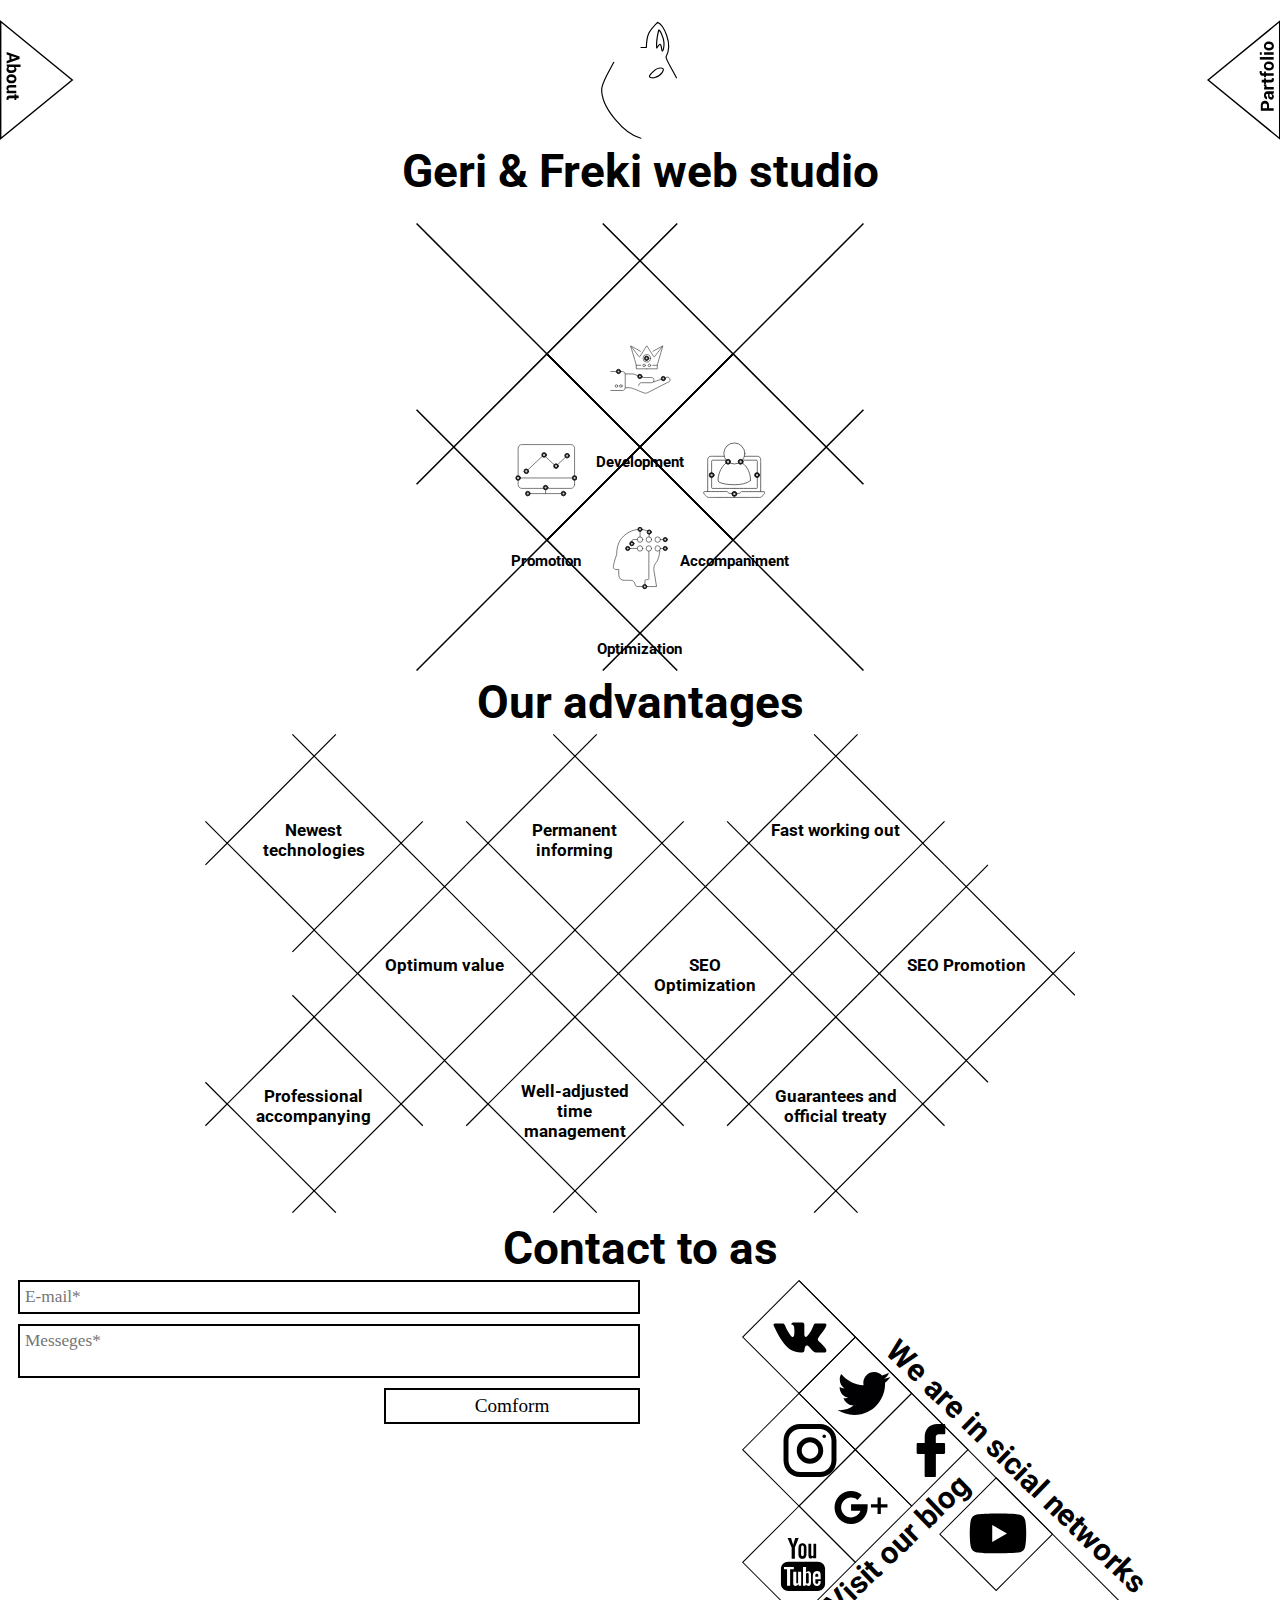
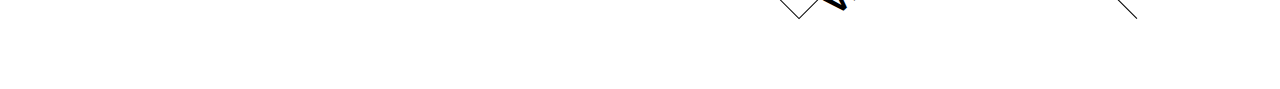
==== index.html @ c4fdc816 "Add files via upload" ====
<!DOCTYPE html>
<html lang="en" prefix="og: http://ogp.me/ns#">

<head>
	<meta charset="UTF-8">
	<meta http-equiv="X-UA-Compatible" content="IE=edge">
	<meta name="viewport" content="initial-scale=1.0,minimum-scale=1.0,maximum-scale=1.0,width=device-width">

	<meta property="og:type" content="Geri & Friki web studio">
	<meta property="og:url" content="https://geruandfreki.github.io">
	<meta property="og:title" content="Geri & Friki web studio">
	<meta property="og:description" content="Создаём, сопровождаем, продвигаем и оптимизируем сайты любой сложности">
	<meta property="og:image" content="https://geruandfreki.github.io/img/header/logo.png">

	<title>Geri & Friki web studio</title>
	<meta name="description" content="Создаём, сопровождаем, продвигаем и оптимизируем сайты любой сложности">
	<meta name="keywords" content="сайт, создать сайт, заказать сайт, веб студия">

	<link rel="shortcut icon" href="img/icons/favicon.ico" type="image/x-icon" />
	<link rel="apple-touch-icon" sizes="57x57" href="img/icons/apple-touch-icon-57x57.png">
	<link rel="apple-touch-icon" sizes="60x60" href="img/icons/apple-touch-icon-60x60.png">
	<link rel="apple-touch-icon" sizes="72x72" href="img/icons/apple-touch-icon-72x72.png">
	<link rel="apple-touch-icon" sizes="76x76" href="img/icons/apple-touch-icon-76x76.png">
	<link rel="apple-touch-icon" sizes="114x114" href="img/icons/apple-touch-icon-114x114.png">
	<link rel="apple-touch-icon" sizes="120x120" href="img/icons/apple-touch-icon-120x120.png">
	<link rel="apple-touch-icon" sizes="144x144" href="img/icons/apple-touch-icon-144x144.png">
	<link rel="apple-touch-icon" sizes="152x152" href="img/icons/apple-touch-icon-152x152.png">
	<link rel="apple-touch-icon" sizes="180x180" href="img/icons/apple-touch-icon-180x180.png">
	<link rel="icon" type="image/png" href="img/icons/favicon-16x16.png" sizes="16x16">
	<link rel="icon" type="image/png" href="img/icons/favicon-32x32.png" sizes="32x32">
	<link rel="icon" type="image/png" href="img/icons/favicon-96x96.png" sizes="96x96">
	<link rel="icon" type="image/png" href="img/icons/android-chrome-192x192.png" sizes="192x192">
	<meta name="application-name" content="Geri & Friki" />
	<meta name="msapplication-TileColor" content="#020305" />
	<meta name="msapplication-square70x70logo" content="img/icons/small.jpg" />
	<meta name="msapplication-square150x150logo" content="img/icons/medium.jpg" />
	<meta name="msapplication-wide310x150logo" content="img/icons/wide.jpg" />
	<meta name="msapplication-square310x310logo" content="img/icons/large.jpg" />
	<meta name="msapplication-notification" content="frequency=30;polling-uri=http://notifications.buildmypinnedsite.com/?feed=http://#&amp;id=1;polling-uri2=http://notifications.buildmypinnedsite.com/?feed=http://#&amp;id=2;polling-uri3=http://notifications.buildmypinnedsite.com/?feed=http://#&amp;id=3;polling-uri4=http://notifications.buildmypinnedsite.com/?feed=http://#&amp;id=4;polling-uri5=http://notifications.buildmypinnedsite.com/?feed=http://#&amp;id=5; cycle=1"
	/>

	<meta name="yandex-verification" content="e38f8c609e2bc6b4" />

	<link rel="stylesheet" type="text/css" href="style.css">
	<link href="https://fonts.googleapis.com/css?family=Roboto:400,700" rel="stylesheet">
</head>

<body>
	<div class="wrapper">
		<header>
			<!-- спрайт -->
			<object type="image/svg+xml" data="sprite.svg" height="0px" width="0px"></object>
			<svg class="header__btn-left" xmlns="http://www.w3.org/2000/svg" xmlns:xlink="http://www.w3.org/1999/xlink" viewBox="0 0 105.2 171.7"
			    style="enable-background:new 0 0 105.235 171.686;version:1">
				<a class="btn" href="#">
					<path class="header__btn__st0" d="M1 2.1l102.4 83.7L1 169.6V2.1z" />
					<g class="header__btn__st1">
						<path class="header__btn__st2" d="M13.5 57.2V50.7l-4-1.3v-3.7l18.5 6.4v3.8L9.5 62.2v-3.7L13.5 57.2zM16.4 51.6v4.7l7.3-2.3v-0.1L16.4 51.6z"
						/>
						<path class="header__btn__st2" d="M16 76c-2 0-3.7-0.5-4.9-1.4s-1.8-2.2-1.8-4c0-0.8 0.2-1.5 0.5-2.1 0.3-0.6 0.8-1.1 1.5-1.5l-1.7-0.3v-3.2h19.8v3.7H21.8c0.6 0.4 1 0.9 1.3 1.4s0.4 1.2 0.4 1.9c0 1.7-0.7 3.1-2 4 -1.3 0.9-3.1 1.4-5.3 1.4H16zM16.3 72.3c1.3 0 2.4-0.2 3.2-0.6 0.8-0.4 1.2-1.1 1.2-2 0-0.6-0.1-1.1-0.4-1.5 -0.2-0.4-0.6-0.7-1-0.9h-5.8c-0.4 0.2-0.7 0.5-1 0.9s-0.3 0.9-0.3 1.5c0 1 0.3 1.6 1 2s1.6 0.6 2.9 0.6H16.3z"
						/>
						<path class="header__btn__st2" d="M16.5 77.7c2 0 3.7 0.6 5 1.7 1.3 1.1 2 2.7 2 4.7 0 2-0.7 3.6-2 4.8s-3 1.7-5 1.7h-0.3c-2.1 0-3.7-0.6-5-1.7 -1.3-1.1-1.9-2.7-1.9-4.8 0-2 0.6-3.6 1.9-4.8 1.3-1.1 3-1.7 5-1.7H16.5zM16.3 81.4c-1.3 0-2.3 0.2-3 0.7 -0.8 0.4-1.1 1.2-1.1 2.1 0 1 0.4 1.7 1.1 2.1s1.8 0.7 3 0.7h0.3c1.2 0 2.2-0.2 3-0.7 0.8-0.4 1.2-1.2 1.2-2.1 0-1-0.4-1.7-1.2-2.1s-1.8-0.7-3-0.7H16.3z"
						/>
						<path class="header__btn__st2" d="M11.5 101.3c-0.7-0.4-1.3-1-1.7-1.6s-0.6-1.4-0.6-2.2c0-1.4 0.5-2.6 1.4-3.4 0.9-0.8 2.4-1.2 4.3-1.2h8.3v3.7h-8.3c-1 0-1.7 0.2-2.2 0.5s-0.7 0.8-0.7 1.5c0 0.6 0.1 1.1 0.3 1.5 0.2 0.4 0.5 0.8 0.8 1H23.3v3.7H9.5v-3.2L11.5 101.3z"
						/>
						<path class="header__btn__st2" d="M26.6 112H23.3v2.3h-2.6v-2.3h-7c-0.5 0-0.9 0.1-1.1 0.3s-0.3 0.5-0.3 0.9c0 0.2 0 0.4 0 0.5 0 0.1 0.1 0.3 0.1 0.5l-2.7 0.3c-0.1-0.4-0.2-0.7-0.3-1.1 -0.1-0.4-0.1-0.7-0.1-1.2 0-1.3 0.4-2.3 1.1-3s1.8-1 3.3-1h7v-2h2.6v2h3.4V112z"
						/>
					</g>
				</a>
			</svg>
			<svg xmlns="http://www.w3.org/2000/svg" xmlns:xlink="http://www.w3.org/1999/xlink" class="header__btn-right" viewBox="0 0 105 171.7">
				<a class="btn" href="#">
					<path class="header__btn__st0" d="M104 169.6L1.6 85.8l102.4-83.7V169.6z" />
					<g class="header__btn__st1">
						<path class="header__btn__st2" d="M88.7 126.2h6.7v3.7H77v-7.4c0-2.1 0.5-3.8 1.6-5s2.5-1.8 4.3-1.8 3.2 0.6 4.3 1.8 1.6 2.9 1.6 5V126.2zM85.9 126.2v-3.7c0-1-0.3-1.8-0.8-2.3-0.6-0.5-1.3-0.8-2.2-0.8-0.9 0-1.6 0.3-2.2 0.8-0.6 0.5-0.9 1.3-0.9 2.4v3.7H85.9z"
						/>
						<path class="header__btn__st2" d="M95.4 105.3c-0.3 0.1-0.6 0.3-1 0.3s-0.7 0.2-1.1 0.2c0.7 0.4 1.2 0.9 1.7 1.5s0.7 1.4 0.7 2.2c0 1.4-0.4 2.5-1.1 3.3-0.7 0.8-1.7 1.2-3 1.2-1.3 0-2.4-0.5-3.1-1.6-0.7-1-1.1-2.5-1.1-4.5v-2.1h-1.1c-0.7 0-1.2 0.2-1.5 0.5s-0.5 0.9-0.5 1.5c0 0.6 0.1 1.1 0.4 1.4 0.3 0.3 0.7 0.5 1.2 0.5l0 3.6-0.1 0c-1.2 0.1-2.2-0.4-3-1.5-0.8-1.1-1.3-2.5-1.3-4.2 0-1.6 0.4-3 1.3-4 0.8-1 2-1.5 3.6-1.5h5.7c0.6 0 1.2 0 1.8-0.1s1.1-0.3 1.7-0.5V105.3zM93 108.7c0-0.7-0.2-1.2-0.5-1.7s-0.7-0.9-1.1-1h-1.9v2.1c0 0.8 0.2 1.4 0.6 1.8 0.4 0.4 0.9 0.6 1.4 0.6 0.5 0 0.8-0.2 1.1-0.5S93 109.2 93 108.7z"
						/>
						<path class="header__btn__st2" d="M84.9 92.2l0 1.4c0 0.6 0.1 1 0.3 1.4s0.6 0.6 1 0.8h9.3v3.7H81.7v-3.4l2-0.2c-0.7-0.3-1.3-0.7-1.7-1.2-0.4-0.5-0.6-1.1-0.6-1.8 0-0.2 0-0.4 0-0.5 0-0.2 0.1-0.3 0.1-0.5L84.9 92.2z"
						/>
						<path class="header__btn__st2" d="M78.3 85.6h3.4V83.3h2.6v2.3h7c0.5 0 0.9-0.1 1.1-0.3s0.3-0.5 0.3-0.9c0-0.2 0-0.4 0-0.5 0-0.1-0.1-0.3-0.1-0.5l2.7-0.3c0.1 0.4 0.2 0.7 0.3 1.1 0.1 0.4 0.1 0.7 0.1 1.2 0 1.3-0.4 2.3-1.1 3s-1.8 1-3.3 1h-7v2H81.7v-2h-3.4V85.6z"
						/>
						<path class="header__btn__st2" d="M95.4 79.9H84.3v2H81.7v-2h-1.5c-1.5 0-2.7-0.4-3.6-1.3-0.8-0.9-1.3-2.1-1.3-3.7 0-0.3 0-0.6 0.1-1 0-0.3 0.1-0.7 0.2-1.1l2.8 0.3c0 0.2-0.1 0.4-0.1 0.6s0 0.4 0 0.7c0 0.6 0.2 1.1 0.5 1.4s0.8 0.5 1.4 0.5h1.5v-2.7h2.6v2.7h11.1V79.9z"
						/>
						<path class="header__btn__st2" d="M88.5 72.2c-2 0-3.7-0.6-5-1.7-1.3-1.1-2-2.7-2-4.7 0-2 0.7-3.6 2-4.8s3-1.7 5-1.7h0.3c2.1 0 3.7 0.6 5 1.7 1.3 1.1 1.9 2.7 1.9 4.8 0 2-0.6 3.6-1.9 4.8-1.3 1.1-3 1.7-5 1.7H88.5zM88.7 68.5c1.3 0 2.3-0.2 3-0.7 0.8-0.4 1.1-1.2 1.1-2.1 0-1-0.4-1.7-1.1-2.1s-1.8-0.7-3-0.7h-0.3c-1.2 0-2.2 0.2-3 0.7-0.8 0.4-1.2 1.2-1.2 2.1 0 1 0.4 1.7 1.2 2.1s1.8 0.7 3 0.7H88.7z"
						/>
						<path class="header__btn__st2" d="M95.4 53v3.7H75.6v-3.7H95.4z" />
						<path class="header__btn__st2" d="M78.4 46.1v3.7h-2.8v-3.7H78.4zM95.4 46.1v3.7H81.7v-3.7H95.4z" />
						<path class="header__btn__st2" d="M88.5 43.6c-2 0-3.7-0.6-5-1.7-1.3-1.1-2-2.7-2-4.7 0-2 0.7-3.6 2-4.8 1.3-1.2 3-1.7 5-1.7h0.3c2.1 0 3.7 0.6 5 1.7 1.3 1.1 1.9 2.7 1.9 4.8 0 2-0.6 3.6-1.9 4.8-1.3 1.1-3 1.7-5 1.7H88.5zM88.7 39.9c1.3 0 2.3-0.2 3-0.7 0.8-0.4 1.1-1.2 1.1-2.1 0-1-0.4-1.7-1.1-2.1s-1.8-0.7-3-0.7h-0.3c-1.2 0-2.2 0.2-3 0.7-0.8 0.4-1.2 1.2-1.2 2.1 0 1 0.4 1.7 1.2 2.1s1.8 0.7 3 0.7H88.7z"
						/>
					</g>
				</a>
			</svg>

			<svg class="header__logo" xmlns="http://www.w3.org/2000/svg" xmlns:xlink="http://www.w3.org/1999/xlink" viewBox="0 0 143 206">
				<a class="btn" href="http://gfstudio/">
					<path id="path1" fill="white" stroke-dasharray="600" stroke-dashoffset="0" class="header__logo__stt0" d="M72 203c-27.9-7.1-69.2-52.9-67.1-85.8C7.8 99 27.8 73 29.1 63.5 16.2 40.3 33.8 8.2 43.6 4 58 18.5 62.3 24.5 62.8 46.9l9.2 0.3V203z">
						<animate attributeName="stroke-dashoffset" values="600; 0" dur="2.5s" fill="freeze" />
					</path>
					<path id="path2" fill-opacity="0.0" stroke-dasharray="600" stroke-dashoffset="0" d="M46.5 48.2C47 43 45.2 26.6 43 18c-0.8-3.4-8.9 11.5-9.2 22.4 -0.2 7.3 1.8 13.7 2.9 13.7 1.4-0.1 1.1-11.3 3.9-11.8C43 41.8 46.3 49.7 46.5 48.2z">
						<animate attributeName="fill-opacity" begin="2.5s" from="0.0" to="1.0" dur="1s" fill="freeze" />
					</path>
					<path id="path3" fill-opacity="0.0" stroke-dasharray="600" stroke-dashoffset="0" d="M64.4 90.3c2.1 3.4-3.1 25.3 4.5 33.7 2.6 2.9 2 3.8 2.1 5 0.1 0.8-6.5 0.9-7.6 5 -3.2 12.1 7.6 11.6 7.6 15.3l0 10.6c-17.8 3.6-23.9-19.7-25.2-18.7 -2.3 1.9-0.3 22.4-1.3 22.1 -6.2-1.5-14.2-12.6-15-17.1 -1.2-6.7 6.4-22 5.8-22.4 -0.6-0.3-7.9 13.4-10 12.9 -3.9-1-9.7-12.9-9.7-17.4 0-7.5 19.7-18.7 19.7-24.7 0-3.8-3.8-4.2-4.2-11.1 -0.2-2.6 0.7-4.8 2.6-6.3 2.6-2.1 15.1 0.2 15.8 0.5C51.9 78.9 58 80 64.4 90.3zM59.4 98c0.5-1.3 3.4-1.1-9.2-12.4 -4.3-3.8-13.5-4.4-14-1.6 -0.3 1.6 0.8 10 14.5 14.7C53 99.6 58.9 99.2 59.4 98z">
						<animate attributeName="fill-opacity" begin="2.5s" from="0.0" to="1.0" dur="1s" fill="freeze" />
					</path>
					<path id="path4" fill-opacity="0.0" stroke-dasharray="600" stroke-dashoffset="0" class="header__logo__stt1" d="M72.3 47.2l9.2-0.3C82 24.5 86.2 18.5 100.7 4c9.7 4.2 27.4 36.3 14.5 59.5 1.3 9.5 21.3 35.5 24.2 53.7 0.6 10-2.7 21.2-8.6 32.2 -1.6-2.7-3.9-5.3-6.5-7.7 1.6 4.5 3 8.8 3.7 12.6 -3.6 6.1-8 12-12.7 17.5 -2.6-2.9-5-8-7.3-13.9 -1.3 5.8 0 13.4-0.3 22 -11.6 11.5-24.6 20.2-35.5 23M105 41.9c2.9 0.5 2.5 11.8 3.9 11.8 1.1 0.1 3.1-6.4 2.9-13.7 -0.3-10.9-8.4-25.8-9.2-22.4 -2.1 8.7-3.9 25-3.4 30.3C99.3 49.5 102.7 41.5 105 41.9zM96.1 98.8c13.7-4.7 14.7-13.2 14.5-14.7 -0.5-2.8-9.7-2.2-14 1.6 -12.7 11.2-9.8 11-9.2 12.3C87.9 99.2 93.8 99.6 96.1 98.8z">
						<animate attributeName="stroke-dashoffset" values="600; 0" dur="2.5s" fill="freeze" />
						<animate attributeName="fill-opacity" begin="2.5s" from="0.0" to="1.0" dur="1s" fill="freeze" />
					</path>
				</a>
			</svg>
		</header>
		<div class="content">
			<p class="content-caption">Geri & Freki web studio</p>
			<div class="content-1__conteiner">
				<svg class="content-1__conteiner__sections" xmlns="http://www.w3.org/2000/svg" xmlns:xlink="http://www.w3.org/1999/xlink"
				    viewBox="0 0 577.4 577.4">
					<g transform="translate(-47.293 -55.293)">
						<a class="btn" href="#1">
							<path class="content-1__conteiner__romb__a " d="M96 344l120-120 120 120-120 120Z" />
						</a>
						<a class="btn" href="#2">
							<path class="content-1__conteiner__romb__a " d="M216 224l120-120 120 120-120 120Z" />
						</a>
						<a class="btn" href="#3">
							<path class="content-1__conteiner__romb__a " d="M216 464l120 120 120-120-120-120Z" />
						</a>
						<a class="btn" href="#4">
							<path class="content-1__conteiner__romb__a " d="M456 224l120 120-120 120-120-120Z" />
						</a>
						<path class="content-1__conteiner__romb__e" d="M288 56l48 48 48-48" />
						<path class="content-1__conteiner__romb__e" d="M48 56l576 576" />
						<path class="content-1__conteiner__romb__e" d="M624 56l-576 576" />
						<path class="content-1__conteiner__romb__e" d="M48 296l48 48-48 48" />
						<path class="content-1__conteiner__romb__e" d="M624 296l-48 48 48 48" />
						<path class="content-1__conteiner__romb__e" d="M288 632l48-48 48 48" />
					</g>
				</svg>
				<div class="content-1__conteiner__romb p1_romb1">
					<a href="#nomer1" class="btn">
						<svg class="content-1__conteiner__romb__icon dev-sprite" xmlns="http://www.w3.org/2000/svg" xmlns:xlink="http://www.w3.org/1999/xlink">
							<use xlink:href="sprite.svg#development" />
						</svg>
						<p class="content-1__conteiner__romb__header-text">Development</p>
					</a>
				</div>
				<div class="content-1__conteiner__romb p1_romb2">
					<a href="#nomer2" class="btn">
						<svg class="content-1__conteiner__romb__icon promo-sprite" xmlns="http://www.w3.org/2000/svg" xmlns:xlink="http://www.w3.org/1999/xlink">
							<use xlink:href="sprite.svg#promotion" />
						</svg>
						<p class="content-1__conteiner__romb__header-text">Promotion</p>
					</a>
				</div>
				<div class="content-1__conteiner__romb p1_romb3">
					<a href="#nomer3" class="btn">
						<svg class="content-1__conteiner__romb__icon accomp-sprite" xmlns="http://www.w3.org/2000/svg" xmlns:xlink="http://www.w3.org/1999/xlink">
							<use xlink:href="sprite.svg#accompaniment" />
						</svg>
						<p class="content-1__conteiner__romb__header-text">Accompaniment</p>
					</a>
				</div>
				<div class="content-1__conteiner__romb p1_romb4">
					<a href="#nomer4" class="btn">
						<svg class="content-1__conteiner__romb__icon optim-sprite" xmlns="http://www.w3.org/2000/svg" xmlns:xlink="http://www.w3.org/1999/xlink">
							<use xlink:href="sprite.svg#optimization" />
						</svg>
						<p class="content-1__conteiner__romb__header-text">Optimization</p>
					</a>
				</div>
			</div>
		</div>
		<div class="content">
			<p class="content-caption">Our advantages</p>
			<div class="conteiner-advantages">
				<svg xmlns="http://www.w3.org/2000/svg" xmlns:xlink="http://www.w3.org/1999/xlink" class="content-2__conteiner__grid" viewBox="0 0 1437.7 791.4">
					<g transform="translate(1107.46 1654.574)">
						<a href="#1" class="btn">
							<path class="st0" d="M-927.2-1618l-143.6 143.6 143.6 143.6 143.6-143.6L-927.2-1618" />
						</a>
						<path class="st1" d="M-963.1-1653.9l35.9 35.9 35.9-35.9" />
						<path class="st1" d="M-1106.8-1510.2l35.9 35.9-35.9 35.9" />
						<path class="st1" d="M-963.1-1294.8l35.9-35.9 35.9 35.9" />
						<path class="st1" d="M-747.7-1510.2l-35.9 35.9 35.9 35.9" />
					</g>
					<g transform="translate(1322.903 1870.018)">
						<a href="#2" class="btn">
							<path class="st2" d="M-927.2-1618l-143.6 143.6 143.6 143.6 143.6-143.6L-927.2-1618" />
						</a>
						<path class="st1" d="M-963.1-1653.9l35.9 35.9 35.9-35.9" />
						<path class="st1" d="M-1106.8-1510.2l35.9 35.9-35.9 35.9" />
						<path class="st1" d="M-963.1-1294.8l35.9-35.9 35.9 35.9" />
						<path class="st1" d="M-747.7-1510.2l-35.9 35.9 35.9 35.9" />
					</g>
					<g transform="translate(1538.346 1654.574)">
						<a href="#3" class="btn">
							<path class="st3" d="M-927.2-1618l-143.6 143.6 143.6 143.6 143.6-143.6L-927.2-1618" />
						</a>
						<path class="st1" d="M-963.1-1653.9l35.9 35.9 35.9-35.9" />
						<path class="st1" d="M-1106.8-1510.2l35.9 35.9-35.9 35.9" />
						<path class="st1" d="M-963.1-1294.8l35.9-35.9 35.9 35.9" />
						<path class="st1" d="M-747.7-1510.2l-35.9 35.9 35.9 35.9" />
					</g>
					<g transform="translate(1107.46 2085.46)">
						<a href="#4" class="btn">
							<path class="st4" d="M-927.2-1618l-143.6 143.6 143.6 143.6 143.6-143.6L-927.2-1618" />
						</a>
						<path class="st1" d="M-963.1-1653.9l35.9 35.9 35.9-35.9" />
						<path class="st1" d="M-1106.8-1510.2l35.9 35.9-35.9 35.9" />
						<path class="st1" d="M-963.1-1294.8l35.9-35.9 35.9 35.9" />
						<path class="st1" d="M-747.7-1510.2l-35.9 35.9 35.9 35.9" />
					</g>
					<g transform="translate(1969.211 1654.579)">
						<a href="#5" class="btn">
							<path class="st5" d="M-927.2-1618l-143.6 143.6 143.6 143.6 143.6-143.6L-927.2-1618" />
						</a>
						<path class="st1" d="M-963.1-1653.9l35.9 35.9 35.9-35.9" />
						<path class="st1" d="M-1106.8-1510.2l35.9 35.9-35.9 35.9" />
						<path class="st1" d="M-963.1-1294.8l35.9-35.9 35.9 35.9" />
						<path class="st1" d="M-747.7-1510.2l-35.9 35.9 35.9 35.9" />
					</g>
					<g transform="translate(1538.346 2085.46)">
						<a href="#6" class="btn">
							<path class="st6" d="M-927.2-1618l-143.6 143.6 143.6 143.6 143.6-143.6L-927.2-1618" />
						</a>
						<path class="st1" d="M-963.1-1653.9l35.9 35.9 35.9-35.9" />
						<path class="st1" d="M-1106.8-1510.2l35.9 35.9-35.9 35.9" />
						<path class="st1" d="M-963.1-1294.8l35.9-35.9 35.9 35.9" />
						<path class="st1" d="M-747.7-1510.2l-35.9 35.9 35.9 35.9" />
					</g>
					<g transform="translate(1753.768 1870.022)">
						<a href="#7" class="btn">
							<path class="st7" d="M-927.2-1618l-143.6 143.6 143.6 143.6 143.6-143.6L-927.2-1618" />
						</a>
						<path class="st1" d="M-963.1-1653.9l35.9 35.9 35.9-35.9" />
						<path class="st1" d="M-1106.8-1510.2l35.9 35.9-35.9 35.9" />
						<path class="st1" d="M-963.1-1294.8l35.9-35.9 35.9 35.9" />
						<path class="st1" d="M-747.7-1510.2l-35.9 35.9 35.9 35.9" />
					</g>
					<g transform="translate(1969.211 2085.464)">
						<a href="#8" class="btn">
							<path class="st8" d="M-927.2-1618l-143.6 143.6 143.6 143.6 143.6-143.6L-927.2-1618" />
						</a>
						<path class="st1" d="M-963.1-1653.9l35.9 35.9 35.9-35.9" />
						<path class="st1" d="M-1106.8-1510.2l35.9 35.9-35.9 35.9" />
						<path class="st1" d="M-963.1-1294.8l35.9-35.9 35.9 35.9" />
						<path class="st1" d="M-747.7-1510.2l-35.9 35.9 35.9 35.9" />
					</g>
					<g transform="translate(2184.654 1870.022)">
						<a href="#9" class="btn">
							<path class="st9" d="M-927.2-1618l-143.6 143.6 143.6 143.6 143.6-143.6L-927.2-1618" />
						</a>
						<path class="st1" d="M-963.1-1653.9l35.9 35.9 35.9-35.9" />
						<path class="st1" d="M-1106.8-1510.2l35.9 35.9-35.9 35.9" />
						<path class="st1" d="M-963.1-1294.8l35.9-35.9 35.9 35.9" />
						<path class="st1" d="M-747.7-1510.2l-35.9 35.9 35.9 35.9" />
					</g>
				</svg>

				<div class="romb-advantages romb-1">
					<a href="#nomer1" class=" btn">
						<p class="grid-text-advantages">Newest technologies</p>
					</a>
				</div>
				<div class="romb-advantages romb-2">
					<a href="#nomer2" class=" btn">
						<p class="grid-text-advantages">Permanent informing</p>
					</a>
				</div>
				<div class="romb-advantages romb-3">
					<a href="#nomer3" class=" btn">
						<p class="grid-text-advantages">Fast working out</p>
					</a>
				</div>
				<div class="romb-advantages romb-4">
					<a href="#nomer4" class=" btn">
						<p class="grid-text-advantages">Optimum value</p>
					</a>
				</div>
				<div class="romb-advantages romb-5">
					<a href="#nomer5" class=" btn">
						<p class="grid-text-advantages">SEO Optimization</p>
					</a>
				</div>
				<div class="romb-advantages romb-6">
					<a href="#nomer6" class=" btn">
						<p class="grid-text-advantages">SEO Promotion</p>
					</a>
				</div>
				<div class="romb-advantages romb-7">
					<a href="#nomer7" class=" btn">
						<p class="grid-text-advantages">Professional accompanying</p>
					</a>
				</div>
				<div class="romb-advantages romb-8">
					<a href="#nomer8" class=" btn">
						<p class="grid-text-advantages">Well-adjusted time management</p>
					</a>
				</div>
				<div class="romb-advantages romb-9">
					<a href="#nomer9" class=" btn">
						<p class="grid-text-advantages">Guarantees and official treaty</p>
					</a>
				</div>
			</div>
		</div>
		<div class="content">
			<p class="content-caption">Contact to as</p>
			<div class="form">
				<form name="test" method="post" action="input1.php">
					<input type="text" id="uname" name="E-mail" placeholder="E-mail*">
					<textarea name="comment" placeholder="Messeges*"></textarea>
					<div class="form-btn">
						<input type="submit" value="Comform" name="Comform">
					</div>
				</form>
			</div>
			<div class="information">
				<div class="conteiner-information">
					<svg xmlns="http://www.w3.org/2000/svg" xmlns:xlink="http://www.w3.org/1999/xlink" viewBox="0 0 865.4 743.4">
						<g transform="translate(-2030.586 -742.586)">
							<a href="#1" class="btn">
								<path class="main3" d="M2144 744l-112 112 112 112 112-112L2144 744z" />
							</a>
							<a href="#2" class="btn">
								<path class="main3" d="M2256 856l-112 112 112 112 112-112L2256 856z" />
							</a>
							<a href="#3" class="btn">
								<path class="main3" d="M2144 968l-112 112 112 112 112-112L2144 968z" />
							</a>
							<a href="#4" class="btn">
								<path class="main3" d="M2368 968l-112 112 112 112 112-112L2368 968z" />
							</a>
							<a href="#5" class="btn">
								<path class="main3" d="M2256 1080l-112 112 112 112 112-112L2256 1080z" />
							</a>
							<a href="#6" class="btn">
								<path class="main3" d="M2144 1192l-112 112 112 112 112-112L2144 1192z" />
							</a>
							<a href="#7" class="btn">
								<path class="main3" d="M2144 744l672 672" />
							</a>
							<a href="#8" class="btn">
								<path class="main3" d="M2536 1136l-112 112 112 112 112-112L2536 1136z" />
							</a>
						</g>
					</svg>
				</div>
				<p class="information-text">We are in sicial networks</p>
				<p class="information-text-blog">Visit our blog</p>
				<a href="#1">
					<svg class="information-icon-vk" xmlns="http://www.w3.org/2000/svg" xmlns:xlink="http://www.w3.org/1999/xlink">
						<use xlink:href="sprite.svg#vk" />
					</svg>
				</a>
				<a href="#2">
					<svg class="information-icon-twitter" xmlns="http://www.w3.org/2000/svg" xmlns:xlink="http://www.w3.org/1999/xlink">
						<use xlink:href="sprite.svg#twitter" />
					</svg>
				</a>
				<a href="#3">
					<svg class="information-icon-instagram" xmlns="http://www.w3.org/2000/svg" xmlns:xlink="http://www.w3.org/1999/xlink">
						<use xlink:href="sprite.svg#instagram" />
					</svg>
				</a>
				<a href="#4">
					<svg class="information-icon-facebook" xmlns="http://www.w3.org/2000/svg" xmlns:xlink="http://www.w3.org/1999/xlink">
						<use xlink:href="sprite.svg#facebook" />
					</svg>
				</a>
				<a href="#5">
					<svg class="information-icon-google" xmlns="http://www.w3.org/2000/svg" xmlns:xlink="http://www.w3.org/1999/xlink">
						<use xlink:href="sprite.svg#google" />
					</svg>
				</a>
				<a href="#6">
					<svg class="information-icon-youtube" xmlns="http://www.w3.org/2000/svg" xmlns:xlink="http://www.w3.org/1999/xlink">
						<use xlink:href="sprite.svg#youtube" />
					</svg>
				</a>
				<a href="#7">
					<svg class="information-icon-blog" xmlns="http://www.w3.org/2000/svg" xmlns:xlink="http://www.w3.org/1999/xlink">
						<use xlink:href="sprite.svg#blog" />
					</svg>
				</a>
			</div>
		</div>
	</div>
	</div>
</body>

</html>
---- style.css ----
/*! normalize.css v8.0.0 | MIT License | github.com/necolas/normalize.css */

/* Document
========================================================================== */

/**
 * 1. Correct the line height in all browsers.
 * 2. Prevent adjustments of font size after orientation changes in iOS.
 */

html {
	line-height: 1.15;
	/* 1 */
	-webkit-text-size-adjust: 100%;
	/* 2 */
}

/* Sections
========================================================================== */

/**
  * Remove the margin in all browsers.
  */

body {
	margin: 0;
	background-image: url(img/bg_black.jpg);
	background-size: 100%;
}

/**
  * Correct the font size and margin on `h1` elements within `section` and
  * `article` contexts in Chrome, Firefox, and Safari.
  */

h1 {
	font-size: 2em;
	margin: 0.67em 0;
}

/* Grouping content
========================================================================== */

/**
  * 1. Add the correct box sizing in Firefox.
  * 2. Show the overflow in Edge and IE.
  */

hr {
	box-sizing: content-box;
	/* 1 */
	height: 0;
	/* 1 */
	overflow: visible;
	/* 2 */
}

/**
  * 1. Correct the inheritance and scaling of font size in all browsers.
  * 2. Correct the odd `em` font sizing in all browsers.
  */

pre {
	font-family: monospace, monospace;
	/* 1 */
	font-size: 1em;
	/* 2 */
}

/* Text-level semantics
========================================================================== */

/**
  * Remove the gray background on active links in IE 10.
  */

a {
	background-color: transparent;
	color: black;
	text-decoration: none;
}

/**
  * 1. Remove the bottom border in Chrome 57-
  * 2. Add the correct text decoration in Chrome, Edge, IE, Opera, and Safari.
  */

abbr[title] {
	border-bottom: none;
	/* 1 */
	text-decoration: underline;
	/* 2 */
	text-decoration: underline dotted;
	/* 2 */
}

/**
  * Add the correct font weight in Chrome, Edge, and Safari.
  */

b,
strong {
	font-weight: bolder;
}

/**
  * 1. Correct the inheritance and scaling of font size in all browsers.
  * 2. Correct the odd `em` font sizing in all browsers.
  */

code,
kbd,
samp {
	font-family: monospace, monospace;
	/* 1 */
	font-size: 1em;
	/* 2 */
}

/**
  * Add the correct font size in all browsers.
  */

small {
	font-size: 80%;
}

/**
  * Prevent `sub` and `sup` elements from affecting the line height in
  * all browsers.
  */

sub,
sup {
	font-size: 75%;
	line-height: 0;
	position: relative;
	vertical-align: baseline;
}

sub {
	bottom: -0.25em;
}

sup {
	top: -0.5em;
}

/* Embedded content
========================================================================== */

/**
  * Remove the border on images inside links in IE 10.
  */

img {
	border-style: none;
}

/* Forms
========================================================================== */

/**
  * 1. Change the font styles in all browsers.
  * 2. Remove the margin in Firefox and Safari.
  */

button,
input,
optgroup,
select,
textarea {
	font-family: inherit;
	/* 1 */
	font-size: 100%;
	/* 1 */
	line-height: 1.15;
	/* 1 */
	margin: 0;
	/* 2 */
}

/**
  * Show the overflow in IE.
  * 1. Show the overflow in Edge.
  */

button,
input {
	/* 1 */
	overflow: visible;
}

/**
  * Remove the inheritance of text transform in Edge, Firefox, and IE.
  * 1. Remove the inheritance of text transform in Firefox.
  */

button,
select {
	/* 1 */
	text-transform: none;
}

/**
  * Correct the inability to style clickable types in iOS and Safari.
  */

button,
[type="button"],
[type="reset"],
[type="submit"] {
	-webkit-appearance: button;
}

/**
  * Remove the inner border and padding in Firefox.
  */

button::-moz-focus-inner,
[type="button"]::-moz-focus-inner,
[type="reset"]::-moz-focus-inner,
[type="submit"]::-moz-focus-inner {
	border-style: none;
	padding: 0;
}

/**
  * Restore the focus styles unset by the previous rule.
  */

button:-moz-focusring,
[type="button"]:-moz-focusring,
[type="reset"]:-moz-focusring,
[type="submit"]:-moz-focusring {
	outline: 1px dotted ButtonText;
}

/**
  * Correct the padding in Firefox.
  */

fieldset {
	padding: 0.35em 0.75em 0.625em;
}

/**
  * 1. Correct the text wrapping in Edge and IE.
  * 2. Correct the color inheritance from `fieldset` elements in IE.
  * 3. Remove the padding so developers are not caught out when they zero out
  *    `fieldset` elements in all browsers.
  */

legend {
	box-sizing: border-box;
	/* 1 */
	color: inherit;
	/* 2 */
	display: table;
	/* 1 */
	max-width: 100%;
	/* 1 */
	padding: 0;
	/* 3 */
	white-space: normal;
	/* 1 */
}

/**
  * Add the correct vertical alignment in Chrome, Firefox, and Opera.
  */

progress {
	vertical-align: baseline;
}

/**
  * Remove the default vertical scrollbar in IE 10+.
  */

textarea {
	overflow: auto;
}

/**
  * 1. Add the correct box sizing in IE 10.
  * 2. Remove the padding in IE 10.
  */

[type="checkbox"],
[type="radio"] {
	box-sizing: border-box;
	/* 1 */
	padding: 0;
	/* 2 */
}

/**
  * Correct the cursor style of increment and decrement buttons in Chrome.
  */

[type="number"]::-webkit-inner-spin-button,
[type="number"]::-webkit-outer-spin-button {
	height: auto;
}

/**
  * 1. Correct the odd appearance in Chrome and Safari.
  * 2. Correct the outline style in Safari.
  */

[type="search"] {
	-webkit-appearance: textfield;
	/* 1 */
	outline-offset: -2px;
	/* 2 */
}

/**
  * Remove the inner padding in Chrome and Safari on macOS.
  */

[type="search"]::-webkit-search-decoration {
	-webkit-appearance: none;
}

/**
  * 1. Correct the inability to style clickable types in iOS and Safari.
  * 2. Change font properties to `inherit` in Safari.
  */

::-webkit-file-upload-button {
	-webkit-appearance: button;
	/* 1 */
	font: inherit;
	/* 2 */
}

/* Interactive
========================================================================== */

/*
  * Add the correct display in Edge, IE 10+, and Firefox.
  */

details {
	display: block;
}

/*
  * Add the correct display in all browsers.
  */

summary {
	display: list-item;
}

/* Misc
========================================================================== */

/**
  * Add the correct display in IE 10+.
  */

template {
	display: none;
}

/**
  * Add the correct display in IE 10.
  */

[hidden] {
	display: none;
}

.wrapper {
	width: 100%;
}

/*header*/

header {
	position: relative;
	float: left;
	height: 120px;
	width: 100%;
	margin-top: 20px;
}

.header__btn-left {
	float: left;
	height: 120px;
}

.header__btn-right {
	float: right;
	height: 120px;
}

.header__logo {
	float: left;
	width: calc(100% - 146.9px);
	height: 120px;
}

.btn {
	cursor: pointer;
}

/* header button */

.header__btn__st0 {
	fill: transparent;
	stroke: #000000;
	stroke-width: 2;
}

.header__btn__st1 {
	enable-background: new;
}

.header__btn__st2 {
	fill: #000000;
}

/* //header button */

/* header logo */

.header__logo__stt0 {
	fill: none;
	stroke: #000000;
	stroke-width: 2;
	stroke-linecap: round;
	stroke-linejoin: round;
	stroke-miterlimit: 10;
}

.header__logo__stt1 {
	stroke: #000000;
	stroke-width: 2;
	stroke-linecap: round;
	stroke-linejoin: round;
	stroke-miterlimit: 10;
}

/* //header logo */

/* //header */

.content {
	position: relative;
	float: left;
	text-align: center;
	width: 100%;
}

/* content main page 1 */

.content-caption {
	font-family: 'Roboto', sans-serif;
	font-weight: 700;
	font-size: calc(120vw * 0.03);
	margin: 5px 0 5px 0;
	text-align: center;
}

.content-1__conteiner {
	position: relative;
	display: block;
	width: 70%;
	margin: 0 auto;
	padding-top: 20px;
}

.content-1__conteiner__sections {
	position: relative;
	display: block;
	width: 50%;
	margin: 0 auto;
}

.content-1__conteiner__romb {
	position: absolute;
	display: block;
	width: 20%;
	text-align: center;
}

.p1_romb1 {
	top: 21%;
	left: 40%;
}

.p1_romb2 {
	top: 42%;
	left: 29.5%;
}

.p1_romb3 {
	top: 42%;
	left: 50.5%;
}

.p1_romb4 {
	top: 61%;
	left: 40%;
}

/* romb buttons */

.content-1__conteiner__romb__a {
	fill: transparent;
}

.content-1__conteiner__romb__e {
	fill: none;
}

.content-1__conteiner__romb__a,
.content-1__conteiner__romb__e {
	stroke: #000000;
	stroke-width: 2px;
}

/* //romb buttons */

.content-1__conteiner__romb__header-text {
	text-align: center;
	font-family: 'Roboto', sans-serif;
	font-weight: 700;
	font-size: calc(38vw * 0.03);
	margin: 0px;
}

.content-1__conteiner__romb__icon {
	margin: -5px;
	width: 35%;
	margin-bottom: 2%;
	fill: none;
	stroke: #3F3F3F;
	stroke-linecap: round;
	stroke-linejoin: round;
}

.content-1__conteiner__romb__content {
	margin: 0px;
	font-family: 'Roboto', sans-serif;
	font-weight: 400;
	font-size: calc(30vw * 0.03);
}

/* //content main page 2 */

.content-2__conteiner__grid {
	fill: transparent;
	stroke: #000000;
	stroke-width: 2;
}

.content-2__studio-name {
	font-family: 'Roboto', sans-serif;
	font-weight: 700;
	font-size: calc(120vw * 0.03);
	margin: 5px 0 5px 0;
	text-align: center;
}

.conteiner-advantages {
	position: relative;
	display: block;
	width: 68%;
	margin: 0 auto;
}

.grid-text-advantages {
	text-align: center;
	margin: 0px;
	font-size: calc(45vw * 0.03);
	font-family: 'Roboto', sans-serif;
	font-weight: 700;
}

.romb-advantages {
	position: absolute;
	margin: 0 auto;
	text-align: center;
	width: 15%;
}

.romb-1 {
	top: 18%;
	left: 5%;
}

.romb-2 {
	top: 18%;
	left: 35%;
}

.romb-3 {
	top: 18%;
	left: 65%;
}

.romb-4 {
	top: 46%;
	left: 20%;
}

.romb-5 {
	top: 46%;
	left: 50%;
}

.romb-6 {
	top: 46%;
	left: 80%;
}

.romb-7 {
	top: 73%;
	left: 5%;
}

.romb-8 {
	top: 72%;
	left: 35%;
}

.romb-9 {
	top: 73%;
	left: 65%;
}

/* //content main page 3 */

.main3 {
	fill: transparent;
	stroke: #000000;
	stroke-width: 2;
}

.content-3__studio-name {
	font-family: 'Roboto', sans-serif;
	font-weight: 700;
	font-size: calc(120vw * 0.03);
	margin: 5px 0 5px 0;
	text-align: center;
}

.form {
	position: relative;
	width: 50%;
	float: left;
}

.form-btn {
	text-align: right;
}

input[type=text] {
	float: right;
	padding: 5px;
	border: 2px solid #000000;
	margin-bottom: 10px;
	width: 95%;
	font-size: calc(45vw * 0.03);
}

textarea {
	float: right;
	padding: 5px;
	border: 2px solid #000000;
	margin-bottom: 10px;
	width: 95%;
	min-width: 20%;
	font-size: calc(45vw * 0.03);
	resize: none;
}

input[type=submit] {
	padding: 5px 15px;
	border: 2px solid #000000;
	cursor: pointer;
	width: 40%;
	font-size: calc(50vw * 0.03);
	background: transparent;
}

.information {
	position: relative;
	width: 50%;
	float: right;
}

.information-text {
	position: absolute;
	font-family: 'Roboto', sans-serif;
	font-weight: 700;
	font-size: calc(80vw * 0.03);
	transform: rotate(44deg);
	top: 32%;
	left: 25%;
	bottom: 10%;
}

.information-text-blog {
	position: absolute;
	font-family: 'Roboto', sans-serif;
	font-weight: 700;
	font-size: calc(80vw * 0.03);
	transform: rotate(-44deg);
	top: 58%;
	left: 24%;
	bottom: 25%;
}

.conteiner-information {
	z-index: 999;
	position: relative;
	display: block;
	width: 68%;
	margin: 0 auto;
}

.information-icon-vk {
	position: absolute;
	top: 8%;
	left: 20%;
	height: 14%;
	width: 10%;
}

.information-icon-twitter {
	position: absolute;
	top: 23%;
	left: 30%;
	height: 14%;
	width: 10%;
}

.information-icon-instagram {
	position: absolute;
	top: 38%;
	left: 21.5%;
	height: 14%;
	width: 10%;
}

.information-icon-facebook {
	position: absolute;
	top: 38%;
	left: 40.5%;
	height: 14%;
	width: 10%;
}

.information-icon-google {
	position: absolute;
	top: 53%;
	left: 29.5%;
	height: 14%;
	width: 10%;
}

.information-icon-youtube {
	position: absolute;
	top: 68%;
	left: 20.5%;
	height: 14%;
	width: 10%;
}

.information-icon-blog {
	position: absolute;
	top: 60%;
	left: 51%;
	height: 14%;
	width: 10%;
}

/* //content main page 1 @media only screen  */

@media screen and (max-width: 768px) {
	.content-1__conteiner {
		position: relative;
		display: block;
		width: 100%;
		margin: 0 auto;
		padding-top: 20px;
	}
	.content-1__conteiner__sections {
		position: relative;
		display: block;
		width: 80%;
		margin: 0 auto;
	}
	.content-1__studio-name {
		font-size: calc(200vw * 0.03);
	}
	.content-1__conteiner__romb__header-text {
		font-size: calc(100vw * 0.03);
	}
	.content-1__conteiner__romb__icon {
		width: 35%;
	}
	.content-1__conteiner__romb__content {
		font-size: calc(80vw * 0.03);
	}
	.p1_romb1 {
		top: 16%;
		left: 37.5%;
		width: 25%;
	}
	.p1_romb2 {
		top: 36%;
		left: 21%;
		width: 25%;
	}
	.p1_romb3 {
		top: 36%;
		left: 55%;
		width: 25%;
	}
	.p1_romb4 {
		top: 56%;
		left: 37.5%;
		width: 25%;
	}
	/* //content main page 2 @media only screen  */
	.content-2__studio-name {
		font-size: calc(200vw * 0.03);
	}
	.conteiner-advantages {
		position: relative;
		display: block;
		width: 85%;
		margin-top: 20%;
		margin-bottom: 20%;
		transform: rotate(90deg);
	}
	.romb-advantages {
		transform: rotate(-90deg);
	}
	/* //content main page 3 @media only screen  */
	.content-3__studio-name {
		font-size: calc(200vw * 0.03);
	}
	.form {
		position: relative;
		width: 97%;
	}
	input[type=text] {
		font-size: calc(100vw * 0.03);
	}
	textarea {
		font-size: calc(100vw * 0.03);
		resize: none;
	}
	input[type=submit] {
		font-size: calc(100vw * 0.03);
		background: transparent;
	}
	.information {
		margin-top: 5%;
		position: relative;
		width: 100%;
	}
	.information-text {
		top: 30%;
		left: 30%;
		bottom: 5%;
	}
	.information-text-blog {
		top: 53%;
		left: 43%;
		bottom: 6%;
	}
}

@media screen and (max-width: 570px) {
	.content-1__conteiner {
		position: relative;
		display: block;
		width: 100%;
		margin: 0 auto;
		padding-top: 20px;
	}
	.content-1__conteiner__sections {
		position: relative;
		display: block;
		width: 80%;
		margin: 0 auto;
	}
	.content-1__studio-name {
		font-size: calc(200vw * 0.03);
	}
	.content-1__conteiner__romb__header-text {
		font-size: calc(100vw * 0.03);
	}
	.content-1__conteiner__romb__icon {
		width: 35%;
	}
	.content-1__conteiner__romb__content {
		font-size: calc(80vw * 0.03);
	}
	.p1_romb1 {
		top: 20%;
		left: 37.5%;
		width: 25%;
	}
	.p1_romb2 {
		top: 40%;
		left: 21%;
		width: 25%;
	}
	.p1_romb3 {
		top: 40%;
		left: 55%;
		width: 25%;
	}
	.p1_romb4 {
		top: 60%;
		left: 37.5%;
		width: 25%;
	}
	/* //content main page 2 @media only screen  */
	.content-2__studio-name {
		font-size: calc(200vw * 0.03);
	}
	.conteiner-advantages {
		width: 100%;
		margin-top: 25%;
		margin-bottom: 25%;
	}
	.grid-text-advantages {
		font-size: calc(70vw * 0.03);
	}
	.romb-advantages {
		width: 15%;
		top: 18%;
		left: 5%;
	}
	/* //content main page 3 @media only screen  */
	.content-3__studio-name {
		font-size: calc(200vw * 0.03);
	}
	.form {
		position: relative;
		width: 97%;
	}
	input[type=text] {
		font-size: calc(100vw * 0.03);
	}
	textarea {
		font-size: calc(100vw * 0.03);
		resize: none;
	}
	input[type=submit] {
		font-size: calc(100vw * 0.03);
		background: transparent;
	}
	.information {
		margin-top: 5%;
		position: relative;
		width: 100%;
	}
	.information-text {
		font-size: calc(100vw * 0.03);
	}
	.information-text-blog {
		font-size: calc(100vw * 0.03);
		top: 48%;
	}
	.conteiner-information {
		z-index: 999;
		position: relative;
		display: block;
		width: 68%;
		margin: 0 auto;
	}
	.information-icon-vk {
		position: absolute;
		top: 8%;
		left: 20%;
		height: 14%;
	}
	.information-icon-twitter {
		position: absolute;
		top: 23%;
		left: 30%;
		height: 14%;
	}
	.information-icon-instagram {
		position: absolute;
		top: 38%;
		left: 21.5%;
		height: 14%;
	}
	.information-icon-facebook {
		position: absolute;
		top: 38%;
		left: 40.5%;
		height: 14%;
	}
	.information-icon-google {
		position: absolute;
		top: 53%;
		left: 29.5%;
		height: 14%;
	}
	.information-icon-youtube {
		position: absolute;
		top: 68%;
		left: 20.5%;
		height: 14%;
	}
	.information-icon-blog {
		position: absolute;
		top: 60%;
		left: 51%;
		height: 14%;
	}
}

.dev-sprite {}

.promo-sprite {}

.accomp-sprite {}

.optim-sprite {}

#st0 {
	fill: none;
	stroke: #3F3F3F;
	stroke-linecap: round;
	stroke-linejoin: round;
}

#st1 {
	fill: #C2C2C2;
}

#st2 {
	fill: none;
	stroke: #151515;
	stroke-width: 1.5;
}

#st3 {
	fill: none;
	stroke: #151515;
}
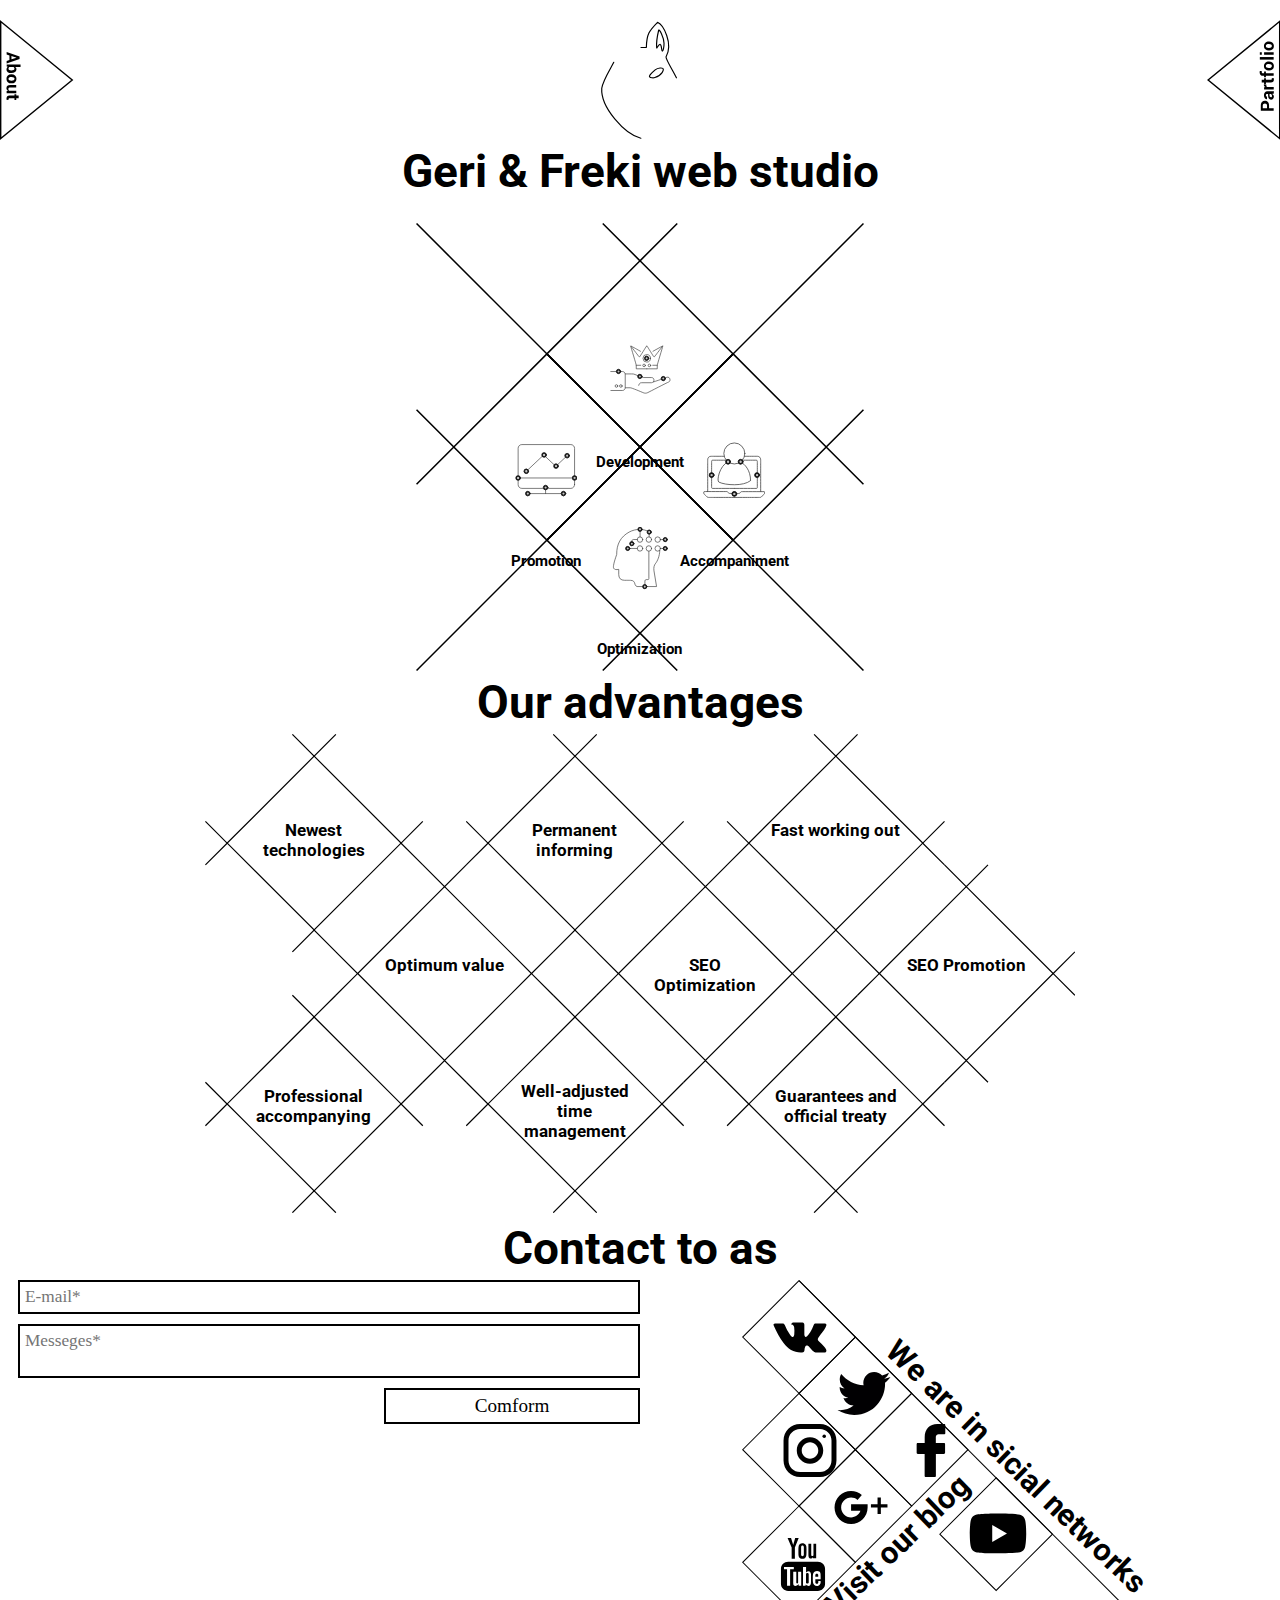
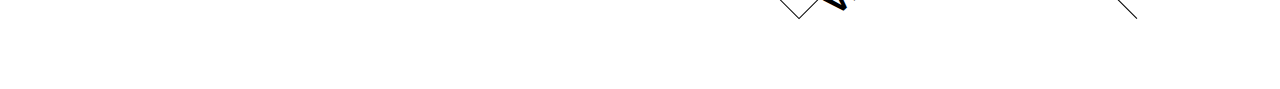
==== commit b260b76f: "Update index.html" ====
--- a/index.html
+++ b/index.html
@@ -48,8 +48,6 @@
 <body>
 	<div class="wrapper">
 		<header>
-			<!-- спрайт -->
-			<object type="image/svg+xml" data="sprite.svg" height="0px" width="0px"></object>
 			<svg class="header__btn-left" xmlns="http://www.w3.org/2000/svg" xmlns:xlink="http://www.w3.org/1999/xlink" viewBox="0 0 105.2 171.7"
 			    style="enable-background:new 0 0 105.235 171.686;version:1">
 				<a class="btn" href="#">
@@ -389,4 +387,4 @@
 	</div>
 </body>
 
-</html>+</html>
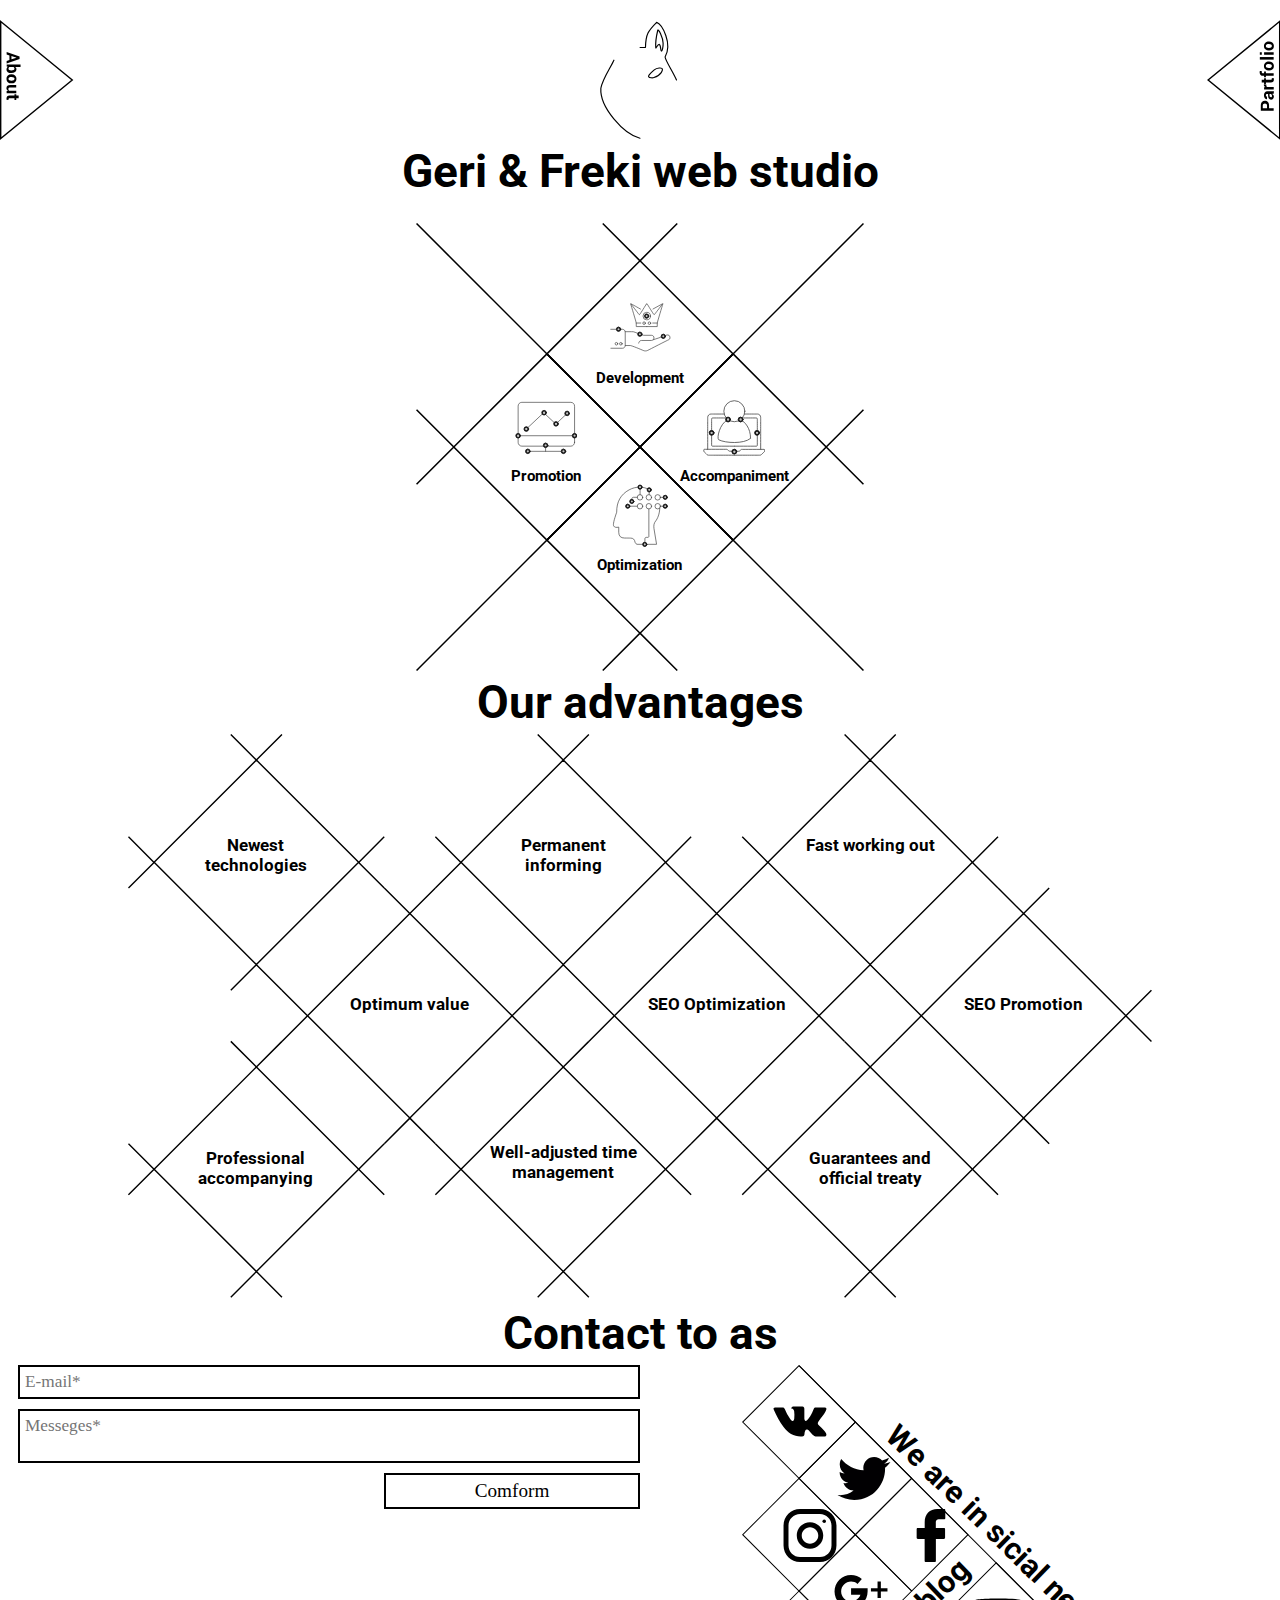
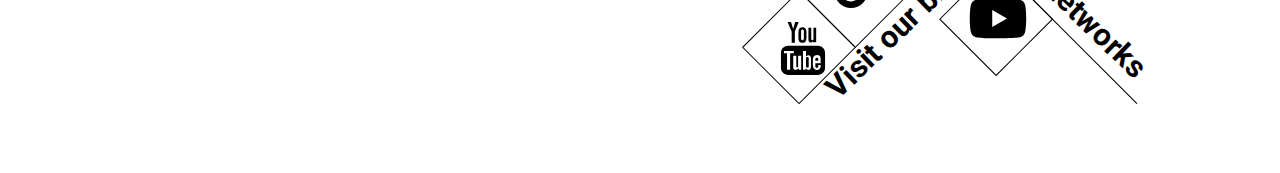
==== commit 2efd34b8: "Add files via upload" ====
--- a/index.html
+++ b/index.html
@@ -12,9 +12,9 @@
 	<meta property="og:description" content="Создаём, сопровождаем, продвигаем и оптимизируем сайты любой сложности">
 	<meta property="og:image" content="https://geruandfreki.github.io/img/header/logo.png">
 
-	<title>Geri & Friki web studio</title>
-	<meta name="description" content="Создаём, сопровождаем, продвигаем и оптимизируем сайты любой сложности">
-	<meta name="keywords" content="сайт, создать сайт, заказать сайт, веб студия">
+	<title>Geri & Friki web studio - site under reserve</title>
+	<meta name="description" content="We create, maintain, promote and optimize sites of any complexity">
+	<meta name="keywords" content="create a site, order a website, web studio, site to order, site">
 
 	<link rel="shortcut icon" href="img/icons/favicon.ico" type="image/x-icon" />
 	<link rel="apple-touch-icon" sizes="57x57" href="img/icons/apple-touch-icon-57x57.png">
@@ -387,4 +387,4 @@
 	</div>
 </body>
 
-</html>
+</html>--- a/style.css
+++ b/style.css
@@ -383,25 +383,29 @@
 header {
 	position: relative;
 	float: left;
-	height: 120px;
+	text-align: center;
 	width: 100%;
+	max-height: 120px;
 	margin-top: 20px;
 }
 
 .header__btn-left {
-	float: left;
-	height: 120px;
+	position: absolute;
+	height: 100%;
+	left: 0%;
 }
 
 .header__btn-right {
-	float: right;
-	height: 120px;
+	position: absolute;
+	height: 100%;
+	right: 0%;
+
 }
 
 .header__logo {
-	float: left;
-	width: calc(100% - 146.9px);
-	height: 120px;
+	position: relative;
+	height: 100%;
+	max-height: 120px;
 }
 
 .btn {
@@ -410,7 +414,7 @@
 
 /* header button */
 
-.header__btn__st0 {
+.header__btn__st0, .content-2__conteiner__grid{
 	fill: transparent;
 	stroke: #000000;
 	stroke-width: 2;
@@ -485,6 +489,7 @@
 	position: absolute;
 	display: block;
 	width: 20%;
+	height: 20%;
 	text-align: center;
 }
 
@@ -537,6 +542,7 @@
 .content-1__conteiner__romb__icon {
 	margin: -5px;
 	width: 35%;
+	height: 70%;
 	margin-bottom: 2%;
 	fill: none;
 	stroke: #3F3F3F;
@@ -553,24 +559,10 @@
 
 /* //content main page 2 */
 
-.content-2__conteiner__grid {
-	fill: transparent;
-	stroke: #000000;
-	stroke-width: 2;
-}
-
-.content-2__studio-name {
-	font-family: 'Roboto', sans-serif;
-	font-weight: 700;
-	font-size: calc(120vw * 0.03);
-	margin: 5px 0 5px 0;
-	text-align: center;
-}
-
 .conteiner-advantages {
 	position: relative;
 	display: block;
-	width: 68%;
+	width: 80%;
 	margin: 0 auto;
 }
 
@@ -1023,34 +1015,4 @@
 		left: 51%;
 		height: 14%;
 	}
-}
-
-.dev-sprite {}
-
-.promo-sprite {}
-
-.accomp-sprite {}
-
-.optim-sprite {}
-
-#st0 {
-	fill: none;
-	stroke: #3F3F3F;
-	stroke-linecap: round;
-	stroke-linejoin: round;
-}
-
-#st1 {
-	fill: #C2C2C2;
-}
-
-#st2 {
-	fill: none;
-	stroke: #151515;
-	stroke-width: 1.5;
-}
-
-#st3 {
-	fill: none;
-	stroke: #151515;
 }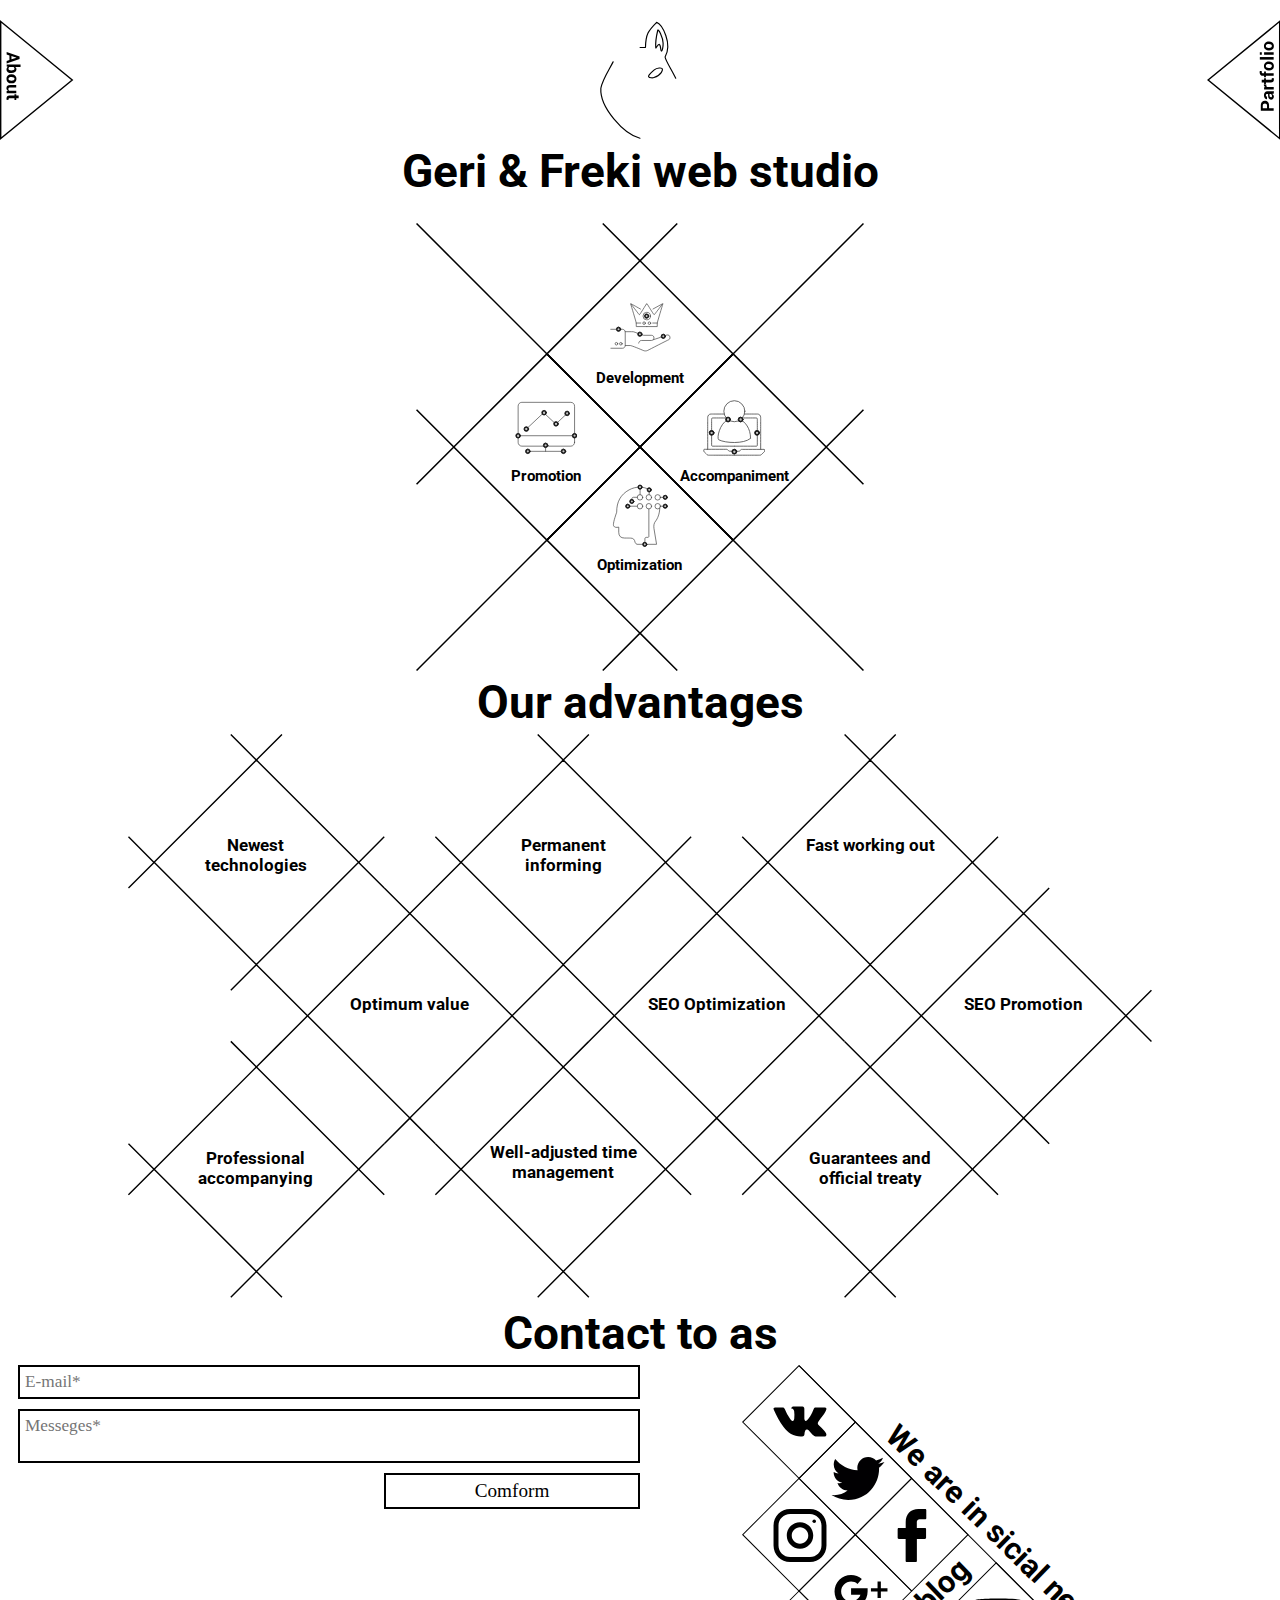
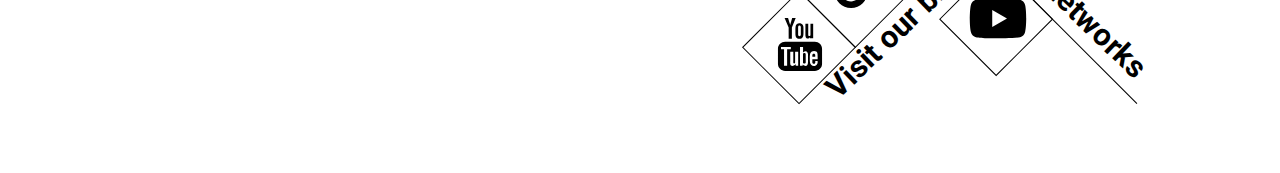
==== commit 93159a53: "Add files via upload" ====
--- a/index.html
+++ b/index.html
@@ -306,8 +306,8 @@
 			<p class="content-caption">Contact to as</p>
 			<div class="form">
 				<form name="test" method="post" action="input1.php">
-					<input type="text" id="uname" name="E-mail" placeholder="E-mail*">
-					<textarea name="comment" placeholder="Messeges*"></textarea>
+					<input type="text" id="uname" class="form-text" name="E-mail" placeholder="E-mail*">
+					<textarea name="comment" class="form-text" placeholder="Messeges*"></textarea>
 					<div class="form-btn">
 						<input type="submit" value="Comform" name="Comform">
 					</div>
@@ -318,28 +318,28 @@
 					<svg xmlns="http://www.w3.org/2000/svg" xmlns:xlink="http://www.w3.org/1999/xlink" viewBox="0 0 865.4 743.4">
 						<g transform="translate(-2030.586 -742.586)">
 							<a href="#1" class="btn">
-								<path class="main3" d="M2144 744l-112 112 112 112 112-112L2144 744z" />
+								<path class="conteiner-information__main3" d="M2144 744l-112 112 112 112 112-112L2144 744z" />
 							</a>
 							<a href="#2" class="btn">
-								<path class="main3" d="M2256 856l-112 112 112 112 112-112L2256 856z" />
+								<path class="conteiner-information__main3" d="M2256 856l-112 112 112 112 112-112L2256 856z" />
 							</a>
 							<a href="#3" class="btn">
-								<path class="main3" d="M2144 968l-112 112 112 112 112-112L2144 968z" />
+								<path class="conteiner-information__main3" d="M2144 968l-112 112 112 112 112-112L2144 968z" />
 							</a>
 							<a href="#4" class="btn">
-								<path class="main3" d="M2368 968l-112 112 112 112 112-112L2368 968z" />
+								<path class="conteiner-information__main3" d="M2368 968l-112 112 112 112 112-112L2368 968z" />
 							</a>
 							<a href="#5" class="btn">
-								<path class="main3" d="M2256 1080l-112 112 112 112 112-112L2256 1080z" />
+								<path class="conteiner-information__main3" d="M2256 1080l-112 112 112 112 112-112L2256 1080z" />
 							</a>
 							<a href="#6" class="btn">
-								<path class="main3" d="M2144 1192l-112 112 112 112 112-112L2144 1192z" />
+								<path class="conteiner-information__main3" d="M2144 1192l-112 112 112 112 112-112L2144 1192z" />
 							</a>
 							<a href="#7" class="btn">
-								<path class="main3" d="M2144 744l672 672" />
+								<path class="conteiner-information__main3" d="M2144 744l672 672" />
 							</a>
 							<a href="#8" class="btn">
-								<path class="main3" d="M2536 1136l-112 112 112 112 112-112L2536 1136z" />
+								<path class="conteiner-information__main3" d="M2536 1136l-112 112 112 112 112-112L2536 1136z" />
 							</a>
 						</g>
 					</svg>
@@ -347,37 +347,37 @@
 				<p class="information-text">We are in sicial networks</p>
 				<p class="information-text-blog">Visit our blog</p>
 				<a href="#1">
-					<svg class="information-icon-vk" xmlns="http://www.w3.org/2000/svg" xmlns:xlink="http://www.w3.org/1999/xlink">
+					<svg class="information-social-icon icon-vk" xmlns="http://www.w3.org/2000/svg" xmlns:xlink="http://www.w3.org/1999/xlink">
 						<use xlink:href="sprite.svg#vk" />
 					</svg>
 				</a>
 				<a href="#2">
-					<svg class="information-icon-twitter" xmlns="http://www.w3.org/2000/svg" xmlns:xlink="http://www.w3.org/1999/xlink">
+					<svg class="information-social-icon icon-twitter" xmlns="http://www.w3.org/2000/svg" xmlns:xlink="http://www.w3.org/1999/xlink">
 						<use xlink:href="sprite.svg#twitter" />
 					</svg>
 				</a>
 				<a href="#3">
-					<svg class="information-icon-instagram" xmlns="http://www.w3.org/2000/svg" xmlns:xlink="http://www.w3.org/1999/xlink">
+					<svg class="information-social-icon icon-instagram" xmlns="http://www.w3.org/2000/svg" xmlns:xlink="http://www.w3.org/1999/xlink">
 						<use xlink:href="sprite.svg#instagram" />
 					</svg>
 				</a>
 				<a href="#4">
-					<svg class="information-icon-facebook" xmlns="http://www.w3.org/2000/svg" xmlns:xlink="http://www.w3.org/1999/xlink">
+					<svg class="information-social-icon icon-facebook" xmlns="http://www.w3.org/2000/svg" xmlns:xlink="http://www.w3.org/1999/xlink">
 						<use xlink:href="sprite.svg#facebook" />
 					</svg>
 				</a>
 				<a href="#5">
-					<svg class="information-icon-google" xmlns="http://www.w3.org/2000/svg" xmlns:xlink="http://www.w3.org/1999/xlink">
+					<svg class="information-social-icon icon-google" xmlns="http://www.w3.org/2000/svg" xmlns:xlink="http://www.w3.org/1999/xlink">
 						<use xlink:href="sprite.svg#google" />
 					</svg>
 				</a>
 				<a href="#6">
-					<svg class="information-icon-youtube" xmlns="http://www.w3.org/2000/svg" xmlns:xlink="http://www.w3.org/1999/xlink">
+					<svg class="information-social-icon icon-youtube" xmlns="http://www.w3.org/2000/svg" xmlns:xlink="http://www.w3.org/1999/xlink">
 						<use xlink:href="sprite.svg#youtube" />
 					</svg>
 				</a>
 				<a href="#7">
-					<svg class="information-icon-blog" xmlns="http://www.w3.org/2000/svg" xmlns:xlink="http://www.w3.org/1999/xlink">
+					<svg class="information-social-icon icon-blog" xmlns="http://www.w3.org/2000/svg" xmlns:xlink="http://www.w3.org/1999/xlink">
 						<use xlink:href="sprite.svg#blog" />
 					</svg>
 				</a>
--- a/style.css
+++ b/style.css
@@ -399,7 +399,6 @@
 	position: absolute;
 	height: 100%;
 	right: 0%;
-
 }
 
 .header__logo {
@@ -414,7 +413,9 @@
 
 /* header button */
 
-.header__btn__st0, .content-2__conteiner__grid{
+.header__btn__st0,
+.content-2__conteiner__grid,
+.conteiner-information__main3 {
 	fill: transparent;
 	stroke: #000000;
 	stroke-width: 2;
@@ -628,22 +629,7 @@
 
 /* //content main page 3 */
 
-.main3 {
-	fill: transparent;
-	stroke: #000000;
-	stroke-width: 2;
-}
-
-.content-3__studio-name {
-	font-family: 'Roboto', sans-serif;
-	font-weight: 700;
-	font-size: calc(120vw * 0.03);
-	margin: 5px 0 5px 0;
-	text-align: center;
-}
-
 .form {
-	position: relative;
 	width: 50%;
 	float: left;
 }
@@ -652,7 +638,7 @@
 	text-align: right;
 }
 
-input[type=text] {
+.form-text {
 	float: right;
 	padding: 5px;
 	border: 2px solid #000000;
@@ -662,13 +648,6 @@
 }
 
 textarea {
-	float: right;
-	padding: 5px;
-	border: 2px solid #000000;
-	margin-bottom: 10px;
-	width: 95%;
-	min-width: 20%;
-	font-size: calc(45vw * 0.03);
 	resize: none;
 }
 
@@ -710,87 +689,62 @@
 }
 
 .conteiner-information {
-	z-index: 999;
-	position: relative;
-	display: block;
 	width: 68%;
 	margin: 0 auto;
 }
 
-.information-icon-vk {
+.information-social-icon {
 	position: absolute;
+	height: 14%;
+	width: 10%;
+}
+
+.icon-vk {
 	top: 8%;
 	left: 20%;
-	height: 14%;
-	width: 10%;
-}
-
-.information-icon-twitter {
-	position: absolute;
+}
+
+.icon-twitter {
 	top: 23%;
-	left: 30%;
-	height: 14%;
-	width: 10%;
-}
-
-.information-icon-instagram {
-	position: absolute;
+	left: 29%;
+}
+
+.icon-instagram {
 	top: 38%;
-	left: 21.5%;
-	height: 14%;
-	width: 10%;
-}
-
-.information-icon-facebook {
-	position: absolute;
+	left: 20%;
+}
+
+.icon-facebook {
 	top: 38%;
-	left: 40.5%;
-	height: 14%;
-	width: 10%;
-}
-
-.information-icon-google {
-	position: absolute;
+	left: 37.5%;
+}
+
+.icon-google {
 	top: 53%;
 	left: 29.5%;
-	height: 14%;
-	width: 10%;
-}
-
-.information-icon-youtube {
-	position: absolute;
-	top: 68%;
-	left: 20.5%;
-	height: 14%;
-	width: 10%;
-}
-
-.information-icon-blog {
-	position: absolute;
+}
+
+.icon-youtube {
+	top: 67%;
+	left: 20%;
+}
+
+.icon-blog {
 	top: 60%;
 	left: 51%;
-	height: 14%;
-	width: 10%;
 }
 
 /* //content main page 1 @media only screen  */
 
 @media screen and (max-width: 768px) {
 	.content-1__conteiner {
-		position: relative;
-		display: block;
 		width: 100%;
 		margin: 0 auto;
 		padding-top: 20px;
 	}
 	.content-1__conteiner__sections {
-		position: relative;
-		display: block;
 		width: 80%;
 		margin: 0 auto;
-	}
-	.content-1__studio-name {
-		font-size: calc(200vw * 0.03);
 	}
 	.content-1__conteiner__romb__header-text {
 		font-size: calc(100vw * 0.03);
@@ -804,30 +758,21 @@
 	.p1_romb1 {
 		top: 16%;
 		left: 37.5%;
-		width: 25%;
 	}
 	.p1_romb2 {
 		top: 36%;
 		left: 21%;
-		width: 25%;
 	}
 	.p1_romb3 {
 		top: 36%;
 		left: 55%;
-		width: 25%;
 	}
 	.p1_romb4 {
 		top: 56%;
 		left: 37.5%;
-		width: 25%;
 	}
 	/* //content main page 2 @media only screen  */
-	.content-2__studio-name {
-		font-size: calc(200vw * 0.03);
-	}
 	.conteiner-advantages {
-		position: relative;
-		display: block;
 		width: 85%;
 		margin-top: 20%;
 		margin-bottom: 20%;
@@ -837,11 +782,7 @@
 		transform: rotate(-90deg);
 	}
 	/* //content main page 3 @media only screen  */
-	.content-3__studio-name {
-		font-size: calc(200vw * 0.03);
-	}
 	.form {
-		position: relative;
 		width: 97%;
 	}
 	input[type=text] {
@@ -853,7 +794,6 @@
 	}
 	input[type=submit] {
 		font-size: calc(100vw * 0.03);
-		background: transparent;
 	}
 	.information {
 		margin-top: 5%;
@@ -874,20 +814,13 @@
 
 @media screen and (max-width: 570px) {
 	.content-1__conteiner {
-		position: relative;
-		display: block;
 		width: 100%;
 		margin: 0 auto;
 		padding-top: 20px;
 	}
 	.content-1__conteiner__sections {
-		position: relative;
-		display: block;
 		width: 80%;
 		margin: 0 auto;
-	}
-	.content-1__studio-name {
-		font-size: calc(200vw * 0.03);
 	}
 	.content-1__conteiner__romb__header-text {
 		font-size: calc(100vw * 0.03);
@@ -901,27 +834,20 @@
 	.p1_romb1 {
 		top: 20%;
 		left: 37.5%;
-		width: 25%;
 	}
 	.p1_romb2 {
 		top: 40%;
 		left: 21%;
-		width: 25%;
 	}
 	.p1_romb3 {
 		top: 40%;
 		left: 55%;
-		width: 25%;
 	}
 	.p1_romb4 {
 		top: 60%;
 		left: 37.5%;
-		width: 25%;
 	}
 	/* //content main page 2 @media only screen  */
-	.content-2__studio-name {
-		font-size: calc(200vw * 0.03);
-	}
 	.conteiner-advantages {
 		width: 100%;
 		margin-top: 25%;
@@ -936,11 +862,7 @@
 		left: 5%;
 	}
 	/* //content main page 3 @media only screen  */
-	.content-3__studio-name {
-		font-size: calc(200vw * 0.03);
-	}
 	.form {
-		position: relative;
 		width: 97%;
 	}
 	input[type=text] {
@@ -952,7 +874,6 @@
 	}
 	input[type=submit] {
 		font-size: calc(100vw * 0.03);
-		background: transparent;
 	}
 	.information {
 		margin-top: 5%;
@@ -967,52 +888,38 @@
 		top: 48%;
 	}
 	.conteiner-information {
-		z-index: 999;
-		position: relative;
-		display: block;
 		width: 68%;
 		margin: 0 auto;
 	}
-	.information-icon-vk {
-		position: absolute;
+	.information-social-icon {
+		height: 14%;
+	}
+	.icon-vk {
 		top: 8%;
 		left: 20%;
-		height: 14%;
-	}
-	.information-icon-twitter {
-		position: absolute;
+	}
+	.icon-twitter {
 		top: 23%;
 		left: 30%;
-		height: 14%;
-	}
-	.information-icon-instagram {
-		position: absolute;
+	}
+	.icon-instagram {
 		top: 38%;
 		left: 21.5%;
-		height: 14%;
-	}
-	.information-icon-facebook {
-		position: absolute;
+	}
+	.icon-facebook {
 		top: 38%;
 		left: 40.5%;
-		height: 14%;
 	}
 	.information-icon-google {
-		position: absolute;
 		top: 53%;
 		left: 29.5%;
-		height: 14%;
-	}
-	.information-icon-youtube {
-		position: absolute;
+	}
+	.icon-youtube {
 		top: 68%;
 		left: 20.5%;
-		height: 14%;
-	}
-	.information-icon-blog {
-		position: absolute;
+	}
+	.icon-blog {
 		top: 60%;
 		left: 51%;
-		height: 14%;
 	}
 }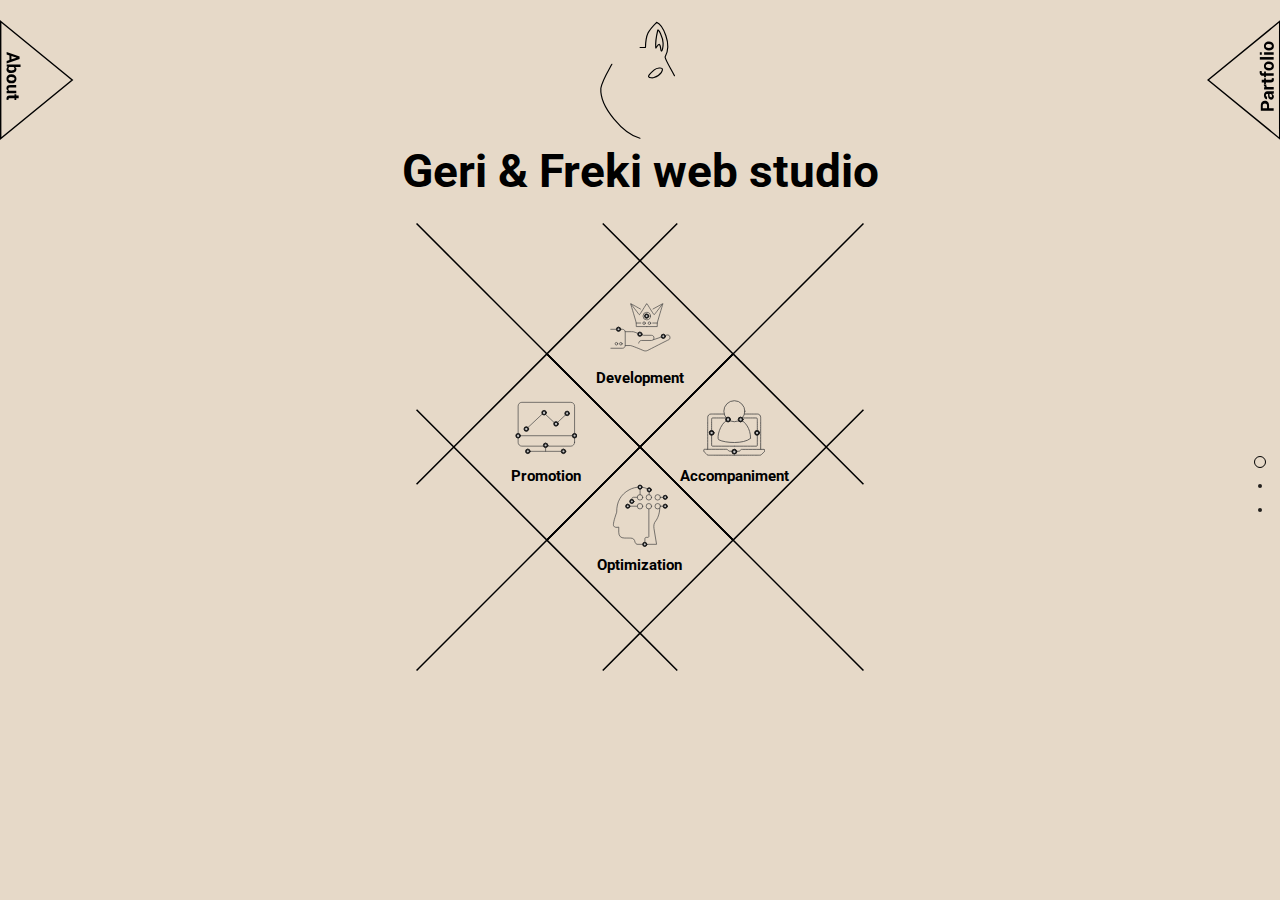
==== commit d64a6f86: "Add files via upload" ====
--- a/index.html
+++ b/index.html
@@ -43,76 +43,80 @@
 
 	<link rel="stylesheet" type="text/css" href="style.css">
 	<link href="https://fonts.googleapis.com/css?family=Roboto:400,700" rel="stylesheet">
+	<script type="text/javascript" src="onepagescroll.js"></script>
+	<link href='onepage-scroll.css' rel='stylesheet' type='text/css'>
 </head>
 
 <body>
 	<div class="wrapper">
-		<header>
-			<svg class="header__btn-left" xmlns="http://www.w3.org/2000/svg" xmlns:xlink="http://www.w3.org/1999/xlink" viewBox="0 0 105.2 171.7"
-			    style="enable-background:new 0 0 105.235 171.686;version:1">
-				<a class="btn" href="#">
-					<path class="header__btn__st0" d="M1 2.1l102.4 83.7L1 169.6V2.1z" />
-					<g class="header__btn__st1">
-						<path class="header__btn__st2" d="M13.5 57.2V50.7l-4-1.3v-3.7l18.5 6.4v3.8L9.5 62.2v-3.7L13.5 57.2zM16.4 51.6v4.7l7.3-2.3v-0.1L16.4 51.6z"
-						/>
-						<path class="header__btn__st2" d="M16 76c-2 0-3.7-0.5-4.9-1.4s-1.8-2.2-1.8-4c0-0.8 0.2-1.5 0.5-2.1 0.3-0.6 0.8-1.1 1.5-1.5l-1.7-0.3v-3.2h19.8v3.7H21.8c0.6 0.4 1 0.9 1.3 1.4s0.4 1.2 0.4 1.9c0 1.7-0.7 3.1-2 4 -1.3 0.9-3.1 1.4-5.3 1.4H16zM16.3 72.3c1.3 0 2.4-0.2 3.2-0.6 0.8-0.4 1.2-1.1 1.2-2 0-0.6-0.1-1.1-0.4-1.5 -0.2-0.4-0.6-0.7-1-0.9h-5.8c-0.4 0.2-0.7 0.5-1 0.9s-0.3 0.9-0.3 1.5c0 1 0.3 1.6 1 2s1.6 0.6 2.9 0.6H16.3z"
-						/>
-						<path class="header__btn__st2" d="M16.5 77.7c2 0 3.7 0.6 5 1.7 1.3 1.1 2 2.7 2 4.7 0 2-0.7 3.6-2 4.8s-3 1.7-5 1.7h-0.3c-2.1 0-3.7-0.6-5-1.7 -1.3-1.1-1.9-2.7-1.9-4.8 0-2 0.6-3.6 1.9-4.8 1.3-1.1 3-1.7 5-1.7H16.5zM16.3 81.4c-1.3 0-2.3 0.2-3 0.7 -0.8 0.4-1.1 1.2-1.1 2.1 0 1 0.4 1.7 1.1 2.1s1.8 0.7 3 0.7h0.3c1.2 0 2.2-0.2 3-0.7 0.8-0.4 1.2-1.2 1.2-2.1 0-1-0.4-1.7-1.2-2.1s-1.8-0.7-3-0.7H16.3z"
-						/>
-						<path class="header__btn__st2" d="M11.5 101.3c-0.7-0.4-1.3-1-1.7-1.6s-0.6-1.4-0.6-2.2c0-1.4 0.5-2.6 1.4-3.4 0.9-0.8 2.4-1.2 4.3-1.2h8.3v3.7h-8.3c-1 0-1.7 0.2-2.2 0.5s-0.7 0.8-0.7 1.5c0 0.6 0.1 1.1 0.3 1.5 0.2 0.4 0.5 0.8 0.8 1H23.3v3.7H9.5v-3.2L11.5 101.3z"
-						/>
-						<path class="header__btn__st2" d="M26.6 112H23.3v2.3h-2.6v-2.3h-7c-0.5 0-0.9 0.1-1.1 0.3s-0.3 0.5-0.3 0.9c0 0.2 0 0.4 0 0.5 0 0.1 0.1 0.3 0.1 0.5l-2.7 0.3c-0.1-0.4-0.2-0.7-0.3-1.1 -0.1-0.4-0.1-0.7-0.1-1.2 0-1.3 0.4-2.3 1.1-3s1.8-1 3.3-1h7v-2h2.6v2h3.4V112z"
-						/>
-					</g>
-				</a>
-			</svg>
-			<svg xmlns="http://www.w3.org/2000/svg" xmlns:xlink="http://www.w3.org/1999/xlink" class="header__btn-right" viewBox="0 0 105 171.7">
-				<a class="btn" href="#">
-					<path class="header__btn__st0" d="M104 169.6L1.6 85.8l102.4-83.7V169.6z" />
-					<g class="header__btn__st1">
-						<path class="header__btn__st2" d="M88.7 126.2h6.7v3.7H77v-7.4c0-2.1 0.5-3.8 1.6-5s2.5-1.8 4.3-1.8 3.2 0.6 4.3 1.8 1.6 2.9 1.6 5V126.2zM85.9 126.2v-3.7c0-1-0.3-1.8-0.8-2.3-0.6-0.5-1.3-0.8-2.2-0.8-0.9 0-1.6 0.3-2.2 0.8-0.6 0.5-0.9 1.3-0.9 2.4v3.7H85.9z"
-						/>
-						<path class="header__btn__st2" d="M95.4 105.3c-0.3 0.1-0.6 0.3-1 0.3s-0.7 0.2-1.1 0.2c0.7 0.4 1.2 0.9 1.7 1.5s0.7 1.4 0.7 2.2c0 1.4-0.4 2.5-1.1 3.3-0.7 0.8-1.7 1.2-3 1.2-1.3 0-2.4-0.5-3.1-1.6-0.7-1-1.1-2.5-1.1-4.5v-2.1h-1.1c-0.7 0-1.2 0.2-1.5 0.5s-0.5 0.9-0.5 1.5c0 0.6 0.1 1.1 0.4 1.4 0.3 0.3 0.7 0.5 1.2 0.5l0 3.6-0.1 0c-1.2 0.1-2.2-0.4-3-1.5-0.8-1.1-1.3-2.5-1.3-4.2 0-1.6 0.4-3 1.3-4 0.8-1 2-1.5 3.6-1.5h5.7c0.6 0 1.2 0 1.8-0.1s1.1-0.3 1.7-0.5V105.3zM93 108.7c0-0.7-0.2-1.2-0.5-1.7s-0.7-0.9-1.1-1h-1.9v2.1c0 0.8 0.2 1.4 0.6 1.8 0.4 0.4 0.9 0.6 1.4 0.6 0.5 0 0.8-0.2 1.1-0.5S93 109.2 93 108.7z"
-						/>
-						<path class="header__btn__st2" d="M84.9 92.2l0 1.4c0 0.6 0.1 1 0.3 1.4s0.6 0.6 1 0.8h9.3v3.7H81.7v-3.4l2-0.2c-0.7-0.3-1.3-0.7-1.7-1.2-0.4-0.5-0.6-1.1-0.6-1.8 0-0.2 0-0.4 0-0.5 0-0.2 0.1-0.3 0.1-0.5L84.9 92.2z"
-						/>
-						<path class="header__btn__st2" d="M78.3 85.6h3.4V83.3h2.6v2.3h7c0.5 0 0.9-0.1 1.1-0.3s0.3-0.5 0.3-0.9c0-0.2 0-0.4 0-0.5 0-0.1-0.1-0.3-0.1-0.5l2.7-0.3c0.1 0.4 0.2 0.7 0.3 1.1 0.1 0.4 0.1 0.7 0.1 1.2 0 1.3-0.4 2.3-1.1 3s-1.8 1-3.3 1h-7v2H81.7v-2h-3.4V85.6z"
-						/>
-						<path class="header__btn__st2" d="M95.4 79.9H84.3v2H81.7v-2h-1.5c-1.5 0-2.7-0.4-3.6-1.3-0.8-0.9-1.3-2.1-1.3-3.7 0-0.3 0-0.6 0.1-1 0-0.3 0.1-0.7 0.2-1.1l2.8 0.3c0 0.2-0.1 0.4-0.1 0.6s0 0.4 0 0.7c0 0.6 0.2 1.1 0.5 1.4s0.8 0.5 1.4 0.5h1.5v-2.7h2.6v2.7h11.1V79.9z"
-						/>
-						<path class="header__btn__st2" d="M88.5 72.2c-2 0-3.7-0.6-5-1.7-1.3-1.1-2-2.7-2-4.7 0-2 0.7-3.6 2-4.8s3-1.7 5-1.7h0.3c2.1 0 3.7 0.6 5 1.7 1.3 1.1 1.9 2.7 1.9 4.8 0 2-0.6 3.6-1.9 4.8-1.3 1.1-3 1.7-5 1.7H88.5zM88.7 68.5c1.3 0 2.3-0.2 3-0.7 0.8-0.4 1.1-1.2 1.1-2.1 0-1-0.4-1.7-1.1-2.1s-1.8-0.7-3-0.7h-0.3c-1.2 0-2.2 0.2-3 0.7-0.8 0.4-1.2 1.2-1.2 2.1 0 1 0.4 1.7 1.2 2.1s1.8 0.7 3 0.7H88.7z"
-						/>
-						<path class="header__btn__st2" d="M95.4 53v3.7H75.6v-3.7H95.4z" />
-						<path class="header__btn__st2" d="M78.4 46.1v3.7h-2.8v-3.7H78.4zM95.4 46.1v3.7H81.7v-3.7H95.4z" />
-						<path class="header__btn__st2" d="M88.5 43.6c-2 0-3.7-0.6-5-1.7-1.3-1.1-2-2.7-2-4.7 0-2 0.7-3.6 2-4.8 1.3-1.2 3-1.7 5-1.7h0.3c2.1 0 3.7 0.6 5 1.7 1.3 1.1 1.9 2.7 1.9 4.8 0 2-0.6 3.6-1.9 4.8-1.3 1.1-3 1.7-5 1.7H88.5zM88.7 39.9c1.3 0 2.3-0.2 3-0.7 0.8-0.4 1.1-1.2 1.1-2.1 0-1-0.4-1.7-1.1-2.1s-1.8-0.7-3-0.7h-0.3c-1.2 0-2.2 0.2-3 0.7-0.8 0.4-1.2 1.2-1.2 2.1 0 1 0.4 1.7 1.2 2.1s1.8 0.7 3 0.7H88.7z"
-						/>
-					</g>
-				</a>
-			</svg>
-
-			<svg class="header__logo" xmlns="http://www.w3.org/2000/svg" xmlns:xlink="http://www.w3.org/1999/xlink" viewBox="0 0 143 206">
-				<a class="btn" href="http://gfstudio/">
-					<path id="path1" fill="white" stroke-dasharray="600" stroke-dashoffset="0" class="header__logo__stt0" d="M72 203c-27.9-7.1-69.2-52.9-67.1-85.8C7.8 99 27.8 73 29.1 63.5 16.2 40.3 33.8 8.2 43.6 4 58 18.5 62.3 24.5 62.8 46.9l9.2 0.3V203z">
-						<animate attributeName="stroke-dashoffset" values="600; 0" dur="2.5s" fill="freeze" />
-					</path>
-					<path id="path2" fill-opacity="0.0" stroke-dasharray="600" stroke-dashoffset="0" d="M46.5 48.2C47 43 45.2 26.6 43 18c-0.8-3.4-8.9 11.5-9.2 22.4 -0.2 7.3 1.8 13.7 2.9 13.7 1.4-0.1 1.1-11.3 3.9-11.8C43 41.8 46.3 49.7 46.5 48.2z">
-						<animate attributeName="fill-opacity" begin="2.5s" from="0.0" to="1.0" dur="1s" fill="freeze" />
-					</path>
-					<path id="path3" fill-opacity="0.0" stroke-dasharray="600" stroke-dashoffset="0" d="M64.4 90.3c2.1 3.4-3.1 25.3 4.5 33.7 2.6 2.9 2 3.8 2.1 5 0.1 0.8-6.5 0.9-7.6 5 -3.2 12.1 7.6 11.6 7.6 15.3l0 10.6c-17.8 3.6-23.9-19.7-25.2-18.7 -2.3 1.9-0.3 22.4-1.3 22.1 -6.2-1.5-14.2-12.6-15-17.1 -1.2-6.7 6.4-22 5.8-22.4 -0.6-0.3-7.9 13.4-10 12.9 -3.9-1-9.7-12.9-9.7-17.4 0-7.5 19.7-18.7 19.7-24.7 0-3.8-3.8-4.2-4.2-11.1 -0.2-2.6 0.7-4.8 2.6-6.3 2.6-2.1 15.1 0.2 15.8 0.5C51.9 78.9 58 80 64.4 90.3zM59.4 98c0.5-1.3 3.4-1.1-9.2-12.4 -4.3-3.8-13.5-4.4-14-1.6 -0.3 1.6 0.8 10 14.5 14.7C53 99.6 58.9 99.2 59.4 98z">
-						<animate attributeName="fill-opacity" begin="2.5s" from="0.0" to="1.0" dur="1s" fill="freeze" />
-					</path>
-					<path id="path4" fill-opacity="0.0" stroke-dasharray="600" stroke-dashoffset="0" class="header__logo__stt1" d="M72.3 47.2l9.2-0.3C82 24.5 86.2 18.5 100.7 4c9.7 4.2 27.4 36.3 14.5 59.5 1.3 9.5 21.3 35.5 24.2 53.7 0.6 10-2.7 21.2-8.6 32.2 -1.6-2.7-3.9-5.3-6.5-7.7 1.6 4.5 3 8.8 3.7 12.6 -3.6 6.1-8 12-12.7 17.5 -2.6-2.9-5-8-7.3-13.9 -1.3 5.8 0 13.4-0.3 22 -11.6 11.5-24.6 20.2-35.5 23M105 41.9c2.9 0.5 2.5 11.8 3.9 11.8 1.1 0.1 3.1-6.4 2.9-13.7 -0.3-10.9-8.4-25.8-9.2-22.4 -2.1 8.7-3.9 25-3.4 30.3C99.3 49.5 102.7 41.5 105 41.9zM96.1 98.8c13.7-4.7 14.7-13.2 14.5-14.7 -0.5-2.8-9.7-2.2-14 1.6 -12.7 11.2-9.8 11-9.2 12.3C87.9 99.2 93.8 99.6 96.1 98.8z">
-						<animate attributeName="stroke-dashoffset" values="600; 0" dur="2.5s" fill="freeze" />
-						<animate attributeName="fill-opacity" begin="2.5s" from="0.0" to="1.0" dur="1s" fill="freeze" />
-					</path>
-				</a>
-			</svg>
-		</header>
-		<div class="content">
-			<p class="content-caption">Geri & Freki web studio</p>
-			<div class="content-1__conteiner">
-				<svg class="content-1__conteiner__sections" xmlns="http://www.w3.org/2000/svg" xmlns:xlink="http://www.w3.org/1999/xlink"
-				    viewBox="0 0 577.4 577.4">
+		<div class="main">
+			<section class="page1">
+				<header>
+					<svg class="header__btn-left" xmlns="http://www.w3.org/2000/svg" xmlns:xlink="http://www.w3.org/1999/xlink" viewBox="0 0 105.2 171.7"
+					style="enable-background:new 0 0 105.235 171.686;version:1">
+					<a class="btn" href="#">
+						<path class="header__btn__st0" d="M1 2.1l102.4 83.7L1 169.6V2.1z" />
+						<g class="header__btn__st1">
+							<path class="header__btn__st2" d="M13.5 57.2V50.7l-4-1.3v-3.7l18.5 6.4v3.8L9.5 62.2v-3.7L13.5 57.2zM16.4 51.6v4.7l7.3-2.3v-0.1L16.4 51.6z"
+							/>
+							<path class="header__btn__st2" d="M16 76c-2 0-3.7-0.5-4.9-1.4s-1.8-2.2-1.8-4c0-0.8 0.2-1.5 0.5-2.1 0.3-0.6 0.8-1.1 1.5-1.5l-1.7-0.3v-3.2h19.8v3.7H21.8c0.6 0.4 1 0.9 1.3 1.4s0.4 1.2 0.4 1.9c0 1.7-0.7 3.1-2 4 -1.3 0.9-3.1 1.4-5.3 1.4H16zM16.3 72.3c1.3 0 2.4-0.2 3.2-0.6 0.8-0.4 1.2-1.1 1.2-2 0-0.6-0.1-1.1-0.4-1.5 -0.2-0.4-0.6-0.7-1-0.9h-5.8c-0.4 0.2-0.7 0.5-1 0.9s-0.3 0.9-0.3 1.5c0 1 0.3 1.6 1 2s1.6 0.6 2.9 0.6H16.3z"
+							/>
+							<path class="header__btn__st2" d="M16.5 77.7c2 0 3.7 0.6 5 1.7 1.3 1.1 2 2.7 2 4.7 0 2-0.7 3.6-2 4.8s-3 1.7-5 1.7h-0.3c-2.1 0-3.7-0.6-5-1.7 -1.3-1.1-1.9-2.7-1.9-4.8 0-2 0.6-3.6 1.9-4.8 1.3-1.1 3-1.7 5-1.7H16.5zM16.3 81.4c-1.3 0-2.3 0.2-3 0.7 -0.8 0.4-1.1 1.2-1.1 2.1 0 1 0.4 1.7 1.1 2.1s1.8 0.7 3 0.7h0.3c1.2 0 2.2-0.2 3-0.7 0.8-0.4 1.2-1.2 1.2-2.1 0-1-0.4-1.7-1.2-2.1s-1.8-0.7-3-0.7H16.3z"
+							/>
+							<path class="header__btn__st2" d="M11.5 101.3c-0.7-0.4-1.3-1-1.7-1.6s-0.6-1.4-0.6-2.2c0-1.4 0.5-2.6 1.4-3.4 0.9-0.8 2.4-1.2 4.3-1.2h8.3v3.7h-8.3c-1 0-1.7 0.2-2.2 0.5s-0.7 0.8-0.7 1.5c0 0.6 0.1 1.1 0.3 1.5 0.2 0.4 0.5 0.8 0.8 1H23.3v3.7H9.5v-3.2L11.5 101.3z"
+							/>
+							<path class="header__btn__st2" d="M26.6 112H23.3v2.3h-2.6v-2.3h-7c-0.5 0-0.9 0.1-1.1 0.3s-0.3 0.5-0.3 0.9c0 0.2 0 0.4 0 0.5 0 0.1 0.1 0.3 0.1 0.5l-2.7 0.3c-0.1-0.4-0.2-0.7-0.3-1.1 -0.1-0.4-0.1-0.7-0.1-1.2 0-1.3 0.4-2.3 1.1-3s1.8-1 3.3-1h7v-2h2.6v2h3.4V112z"
+							/>
+						</g>
+					</a>
+				</svg>
+				<svg xmlns="http://www.w3.org/2000/svg" xmlns:xlink="http://www.w3.org/1999/xlink" class="header__btn-right" viewBox="0 0 105 171.7">
+					<a class="btn" href="#">
+						<path class="header__btn__st0" d="M104 169.6L1.6 85.8l102.4-83.7V169.6z" />
+						<g class="header__btn__st1">
+							<path class="header__btn__st2" d="M88.7 126.2h6.7v3.7H77v-7.4c0-2.1 0.5-3.8 1.6-5s2.5-1.8 4.3-1.8 3.2 0.6 4.3 1.8 1.6 2.9 1.6 5V126.2zM85.9 126.2v-3.7c0-1-0.3-1.8-0.8-2.3-0.6-0.5-1.3-0.8-2.2-0.8-0.9 0-1.6 0.3-2.2 0.8-0.6 0.5-0.9 1.3-0.9 2.4v3.7H85.9z"
+							/>
+							<path class="header__btn__st2" d="M95.4 105.3c-0.3 0.1-0.6 0.3-1 0.3s-0.7 0.2-1.1 0.2c0.7 0.4 1.2 0.9 1.7 1.5s0.7 1.4 0.7 2.2c0 1.4-0.4 2.5-1.1 3.3-0.7 0.8-1.7 1.2-3 1.2-1.3 0-2.4-0.5-3.1-1.6-0.7-1-1.1-2.5-1.1-4.5v-2.1h-1.1c-0.7 0-1.2 0.2-1.5 0.5s-0.5 0.9-0.5 1.5c0 0.6 0.1 1.1 0.4 1.4 0.3 0.3 0.7 0.5 1.2 0.5l0 3.6-0.1 0c-1.2 0.1-2.2-0.4-3-1.5-0.8-1.1-1.3-2.5-1.3-4.2 0-1.6 0.4-3 1.3-4 0.8-1 2-1.5 3.6-1.5h5.7c0.6 0 1.2 0 1.8-0.1s1.1-0.3 1.7-0.5V105.3zM93 108.7c0-0.7-0.2-1.2-0.5-1.7s-0.7-0.9-1.1-1h-1.9v2.1c0 0.8 0.2 1.4 0.6 1.8 0.4 0.4 0.9 0.6 1.4 0.6 0.5 0 0.8-0.2 1.1-0.5S93 109.2 93 108.7z"
+							/>
+							<path class="header__btn__st2" d="M84.9 92.2l0 1.4c0 0.6 0.1 1 0.3 1.4s0.6 0.6 1 0.8h9.3v3.7H81.7v-3.4l2-0.2c-0.7-0.3-1.3-0.7-1.7-1.2-0.4-0.5-0.6-1.1-0.6-1.8 0-0.2 0-0.4 0-0.5 0-0.2 0.1-0.3 0.1-0.5L84.9 92.2z"
+							/>
+							<path class="header__btn__st2" d="M78.3 85.6h3.4V83.3h2.6v2.3h7c0.5 0 0.9-0.1 1.1-0.3s0.3-0.5 0.3-0.9c0-0.2 0-0.4 0-0.5 0-0.1-0.1-0.3-0.1-0.5l2.7-0.3c0.1 0.4 0.2 0.7 0.3 1.1 0.1 0.4 0.1 0.7 0.1 1.2 0 1.3-0.4 2.3-1.1 3s-1.8 1-3.3 1h-7v2H81.7v-2h-3.4V85.6z"
+							/>
+							<path class="header__btn__st2" d="M95.4 79.9H84.3v2H81.7v-2h-1.5c-1.5 0-2.7-0.4-3.6-1.3-0.8-0.9-1.3-2.1-1.3-3.7 0-0.3 0-0.6 0.1-1 0-0.3 0.1-0.7 0.2-1.1l2.8 0.3c0 0.2-0.1 0.4-0.1 0.6s0 0.4 0 0.7c0 0.6 0.2 1.1 0.5 1.4s0.8 0.5 1.4 0.5h1.5v-2.7h2.6v2.7h11.1V79.9z"
+							/>
+							<path class="header__btn__st2" d="M88.5 72.2c-2 0-3.7-0.6-5-1.7-1.3-1.1-2-2.7-2-4.7 0-2 0.7-3.6 2-4.8s3-1.7 5-1.7h0.3c2.1 0 3.7 0.6 5 1.7 1.3 1.1 1.9 2.7 1.9 4.8 0 2-0.6 3.6-1.9 4.8-1.3 1.1-3 1.7-5 1.7H88.5zM88.7 68.5c1.3 0 2.3-0.2 3-0.7 0.8-0.4 1.1-1.2 1.1-2.1 0-1-0.4-1.7-1.1-2.1s-1.8-0.7-3-0.7h-0.3c-1.2 0-2.2 0.2-3 0.7-0.8 0.4-1.2 1.2-1.2 2.1 0 1 0.4 1.7 1.2 2.1s1.8 0.7 3 0.7H88.7z"
+							/>
+							<path class="header__btn__st2" d="M95.4 53v3.7H75.6v-3.7H95.4z" />
+							<path class="header__btn__st2" d="M78.4 46.1v3.7h-2.8v-3.7H78.4zM95.4 46.1v3.7H81.7v-3.7H95.4z" />
+							<path class="header__btn__st2" d="M88.5 43.6c-2 0-3.7-0.6-5-1.7-1.3-1.1-2-2.7-2-4.7 0-2 0.7-3.6 2-4.8 1.3-1.2 3-1.7 5-1.7h0.3c2.1 0 3.7 0.6 5 1.7 1.3 1.1 1.9 2.7 1.9 4.8 0 2-0.6 3.6-1.9 4.8-1.3 1.1-3 1.7-5 1.7H88.5zM88.7 39.9c1.3 0 2.3-0.2 3-0.7 0.8-0.4 1.1-1.2 1.1-2.1 0-1-0.4-1.7-1.1-2.1s-1.8-0.7-3-0.7h-0.3c-1.2 0-2.2 0.2-3 0.7-0.8 0.4-1.2 1.2-1.2 2.1 0 1 0.4 1.7 1.2 2.1s1.8 0.7 3 0.7H88.7z"
+							/>
+						</g>
+					</a>
+				</svg>
+
+				<svg class="header__logo" xmlns="http://www.w3.org/2000/svg" xmlns:xlink="http://www.w3.org/1999/xlink" viewBox="0 0 143 206">
+					<a class="btn" href="http://gfstudio/">
+						<path id="path1" fill="white" stroke-dasharray="600" stroke-dashoffset="0" class="header__logo__stt0" d="M72 203c-27.9-7.1-69.2-52.9-67.1-85.8C7.8 99 27.8 73 29.1 63.5 16.2 40.3 33.8 8.2 43.6 4 58 18.5 62.3 24.5 62.8 46.9l9.2 0.3V203z">
+							<animate attributeName="stroke-dashoffset" values="600; 0" dur="2.5s" fill="freeze" />
+						</path>
+						<path id="path2" fill-opacity="0.0" stroke-dasharray="600" stroke-dashoffset="0" d="M46.5 48.2C47 43 45.2 26.6 43 18c-0.8-3.4-8.9 11.5-9.2 22.4 -0.2 7.3 1.8 13.7 2.9 13.7 1.4-0.1 1.1-11.3 3.9-11.8C43 41.8 46.3 49.7 46.5 48.2z">
+							<animate attributeName="fill-opacity" begin="2.5s" from="0.0" to="1.0" dur="1s" fill="freeze" />
+						</path>
+						<path id="path3" fill-opacity="0.0" stroke-dasharray="600" stroke-dashoffset="0" d="M64.4 90.3c2.1 3.4-3.1 25.3 4.5 33.7 2.6 2.9 2 3.8 2.1 5 0.1 0.8-6.5 0.9-7.6 5 -3.2 12.1 7.6 11.6 7.6 15.3l0 10.6c-17.8 3.6-23.9-19.7-25.2-18.7 -2.3 1.9-0.3 22.4-1.3 22.1 -6.2-1.5-14.2-12.6-15-17.1 -1.2-6.7 6.4-22 5.8-22.4 -0.6-0.3-7.9 13.4-10 12.9 -3.9-1-9.7-12.9-9.7-17.4 0-7.5 19.7-18.7 19.7-24.7 0-3.8-3.8-4.2-4.2-11.1 -0.2-2.6 0.7-4.8 2.6-6.3 2.6-2.1 15.1 0.2 15.8 0.5C51.9 78.9 58 80 64.4 90.3zM59.4 98c0.5-1.3 3.4-1.1-9.2-12.4 -4.3-3.8-13.5-4.4-14-1.6 -0.3 1.6 0.8 10 14.5 14.7C53 99.6 58.9 99.2 59.4 98z">
+							<animate attributeName="fill-opacity" begin="2.5s" from="0.0" to="1.0" dur="1s" fill="freeze" />
+						</path>
+						<path id="path4" fill-opacity="0.0" stroke-dasharray="600" stroke-dashoffset="0" class="header__logo__stt1" d="M72.3 47.2l9.2-0.3C82 24.5 86.2 18.5 100.7 4c9.7 4.2 27.4 36.3 14.5 59.5 1.3 9.5 21.3 35.5 24.2 53.7 0.6 10-2.7 21.2-8.6 32.2 -1.6-2.7-3.9-5.3-6.5-7.7 1.6 4.5 3 8.8 3.7 12.6 -3.6 6.1-8 12-12.7 17.5 -2.6-2.9-5-8-7.3-13.9 -1.3 5.8 0 13.4-0.3 22 -11.6 11.5-24.6 20.2-35.5 23M105 41.9c2.9 0.5 2.5 11.8 3.9 11.8 1.1 0.1 3.1-6.4 2.9-13.7 -0.3-10.9-8.4-25.8-9.2-22.4 -2.1 8.7-3.9 25-3.4 30.3C99.3 49.5 102.7 41.5 105 41.9zM96.1 98.8c13.7-4.7 14.7-13.2 14.5-14.7 -0.5-2.8-9.7-2.2-14 1.6 -12.7 11.2-9.8 11-9.2 12.3C87.9 99.2 93.8 99.6 96.1 98.8z">
+							<animate attributeName="stroke-dashoffset" values="600; 0" dur="2.5s" fill="freeze" />
+							<animate attributeName="fill-opacity" begin="2.5s" from="0.0" to="1.0" dur="1s" fill="freeze" />
+						</path>
+					</a>
+				</svg>
+			</header>
+			<div class="content">
+				<p class="content-caption">Geri & Freki web studio</p>
+				<div class="content-1__conteiner">
+					<svg class="content-1__conteiner__sections" xmlns="http://www.w3.org/2000/svg" xmlns:xlink="http://www.w3.org/1999/xlink"
+					viewBox="0 0 577.4 577.4">
 					<g transform="translate(-47.293 -55.293)">
 						<a class="btn" href="#1">
 							<path class="content-1__conteiner__romb__a " d="M96 344l120-120 120 120-120 120Z" />
@@ -168,6 +172,8 @@
 				</div>
 			</div>
 		</div>
+	</section>
+	<section class="page2">
 		<div class="content">
 			<p class="content-caption">Our advantages</p>
 			<div class="conteiner-advantages">
@@ -302,6 +308,8 @@
 				</div>
 			</div>
 		</div>
+	</section>
+	<section class="page3">
 		<div class="content">
 			<p class="content-caption">Contact to as</p>
 			<div class="form">
@@ -383,8 +391,17 @@
 				</a>
 			</div>
 		</div>
-	</div>
-	</div>
+	</section>
+</div>
+</div>
+</div>
+<script>
+	onePageScroll(".main", {
+		sectionContainer: "section",
+		loop: true,
+		responsiveFallback: false
+	});
+</script>
 </body>
 
 </html>--- a/style.css
+++ b/style.css
@@ -374,44 +374,165 @@
 	display: none;
 }
 
-.wrapper {
-	width: 100%;
-}
-
-/*header*/
-
-header {
-	position: relative;
-	float: left;
-	text-align: center;
-	width: 100%;
-	max-height: 120px;
-	margin-top: 20px;
-}
-
-.header__btn-left {
-	position: absolute;
-	height: 100%;
-	left: 0%;
-}
-
-.header__btn-right {
-	position: absolute;
-	height: 100%;
-	right: 0%;
-}
-
-.header__logo {
-	position: relative;
-	height: 100%;
-	max-height: 120px;
-}
-
-.btn {
-	cursor: pointer;
-}
-
-/* header button */
+/* //ПОБЛОЧНАЯ СХЕМА */
+
+  .wrapper {
+    	height: 100% !important;
+    	height: 100%;
+    	margin: 0 auto; 
+    	overflow: hidden;
+    }
+    .main section .page_container {
+      position: relative;
+      top: 25%;
+      margin: 0 auto 0;
+      max-width: 950px;
+      z-index: 3;
+    }
+    .main section  {
+      overflow: hidden;
+    }
+    
+    .main section > img {
+      position: absolute;
+      max-width: 100%;
+      z-index: 1;
+    }
+    
+    .main section.page1 {
+      background:rgb(230, 217, 200);
+    }
+    .main section.page1 h1 {
+      float: none;
+      width: 435px;
+      display: block;
+      text-align: center;
+      padding: 0;
+      margin-bottom: 15px;
+      font-size: 44px;
+      color: black;
+    }
+    .main section.page1 h2 {
+      font-size: 18px;
+      display: block;
+      color: rgba(0,0,0,0.85);
+      text-align: center;
+      width: 435px;
+      line-height: 160%;
+    }
+    .main section .page_container .btns {
+      clear: both;
+      float: left;
+      text-align: center;
+      width: 435px;
+    }
+    .main section .page_container .btns a{
+      text-align: center;
+    }
+    .main section.page2 {
+      background: #555557 url(back-phone.png) no-repeat center -150px ;
+    }
+    .main section.page2 > img {
+      position: absolute;
+      top: -300px;
+      left: 50%;
+      margin-left: -1095px;
+    }
+    .main section.page2 .page_container {
+      margin-top: 240px;
+      overflow: hidden;
+    }
+    .main section.page2 h1 {
+      text-align: center;
+      padding: 0;
+      margin-bottom: 15px;
+      font-size: 50px;
+      letter-spacing: -1px;
+      color: white;
+    }
+    .main section.page2 h2 {
+      color: rgba(255,255,255,0.85);
+      text-align: center;
+      line-height: 160%;
+      font-weight: 100;
+    }
+    .viewing-page-2 .back{
+      background: rgba(0, 0, 0, 0.25);
+      color: #FFF;
+      }
+    .main section.page3 {
+      background:url(tilted-phone.png) no-repeat 156px -150px ;
+    }
+    .main section.page3 .page_container {
+      overflow: hidden;
+      width: 500px;
+      right: -285px;
+    }
+    .main section.page3 h1 {
+      text-align: left;
+      padding: 0;
+      margin-bottom: 0;
+      font-size: 70px;
+      letter-spacing: -1px;
+      color: black;
+    }
+    .main section.page3 h2 {
+      color: rgba(0,0,0,0.85);
+      text-align: left;
+      line-height: 160%;
+      font-weight: 100;
+      font-size: 21px;
+    }
+    body.disabled-onepage-scroll .onepage-wrapper  section {
+      min-height: 100%;
+      height: auto;
+    }
+    
+    body.disabled-onepage-scroll .main section .page_container, body.disabled-onepage-scroll .main section.page3 .page_container  {
+      padding: 20px;
+      margin-top: 150px;
+      -webkit-box-sizing: border-box;
+      -moz-box-sizing: border-box;
+      box-sizing: border-box;
+    }
+    
+    body.disabled-onepage-scroll  section .page_container h1{
+      text-align: center;
+      font-size: 50px;
+      width: 100%;
+    }
+    body.disabled-onepage-scroll section .page_container h2, body.disabled-onepage-scroll section .page_container .credit, body.disabled-onepage-scroll section .page_container .btns{
+      text-align: center;
+      width: 100%;
+    }
+    
+    body.disabled-onepage-scroll .main section.page1 > img {
+      position: absolute;
+      width: 80%;
+      left: 10%;
+    }
+    
+    body.disabled-onepage-scroll .main section > img {
+      position: relative;
+      max-width: 80%;
+      bottom: 0;
+    }
+    body.disabled-onepage-scroll code {
+      width: 95%;
+      margin: 0 auto 25px;
+      float: none;
+      overflow: hidden;
+    }
+    
+    body.disabled-onepage-scroll .main section.page3 .page_container {
+      width: 90%;
+      margin-left: auto;
+      margin-right: auto;
+      right: 0;
+    }
+    
+   
+/* SVG style */
 
 .header__btn__st0,
 .content-2__conteiner__grid,
@@ -429,7 +550,57 @@
 	fill: #000000;
 }
 
-/* //header button */
+/* romb buttons */
+
+.content-1__conteiner__romb__a {
+	fill: transparent;
+}
+
+.content-1__conteiner__romb__e {
+	fill: none;
+}
+
+.content-1__conteiner__romb__a,
+.content-1__conteiner__romb__e {
+	stroke: #000000;
+	stroke-width: 2px;
+}
+
+/* //romb buttons */
+
+/* //SVG style */
+
+/*header*/
+
+header {
+	position: relative;
+	float: left;
+	text-align: center;
+	width: 100%;
+	height: 120px;
+	margin-top: 20px;
+}
+
+.header__btn-left {
+	position: absolute;
+	height: 100%;
+	left: 0%;
+}
+
+.header__btn-right {
+	position: absolute;
+	height: 100%;
+	right: 0%;
+}
+
+.header__logo {
+	position: relative;
+	height: 100%;
+}
+
+.btn {
+	cursor: pointer;
+}
 
 /* header logo */
 
@@ -513,24 +684,6 @@
 	top: 61%;
 	left: 40%;
 }
-
-/* romb buttons */
-
-.content-1__conteiner__romb__a {
-	fill: transparent;
-}
-
-.content-1__conteiner__romb__e {
-	fill: none;
-}
-
-.content-1__conteiner__romb__a,
-.content-1__conteiner__romb__e {
-	stroke: #000000;
-	stroke-width: 2px;
-}
-
-/* //romb buttons */
 
 .content-1__conteiner__romb__header-text {
 	text-align: center;
@@ -910,7 +1063,7 @@
 		top: 38%;
 		left: 40.5%;
 	}
-	.information-icon-google {
+	.icon-google {
 		top: 53%;
 		left: 29.5%;
 	}
--- a/onepage-scroll.css
+++ b/onepage-scroll.css
@@ -0,0 +1,95 @@
+body, html {
+  margin: 0;
+  overflow: hidden;
+  -webkit-transition: opacity 400ms;
+  -moz-transition: opacity 400ms;
+  transition: opacity 400ms;
+}
+
+body, .onepage-wrapper, html {
+  display: block;
+  position: static;
+  padding: 0;
+  width: 100%;
+  height: 100%;
+}
+
+.onepage-wrapper {
+  width: 100%;
+  height: 100%;
+  display: block;
+  position: relative;
+  padding: 0;
+  -webkit-transform-style: preserve-3d;
+}
+
+.onepage-wrapper .ops-section {
+  width: 100%;
+  height: 100%;
+  position: relative;
+}
+
+.onepage-pagination {
+  position: absolute;
+  right: 10px;
+  top: 50%;
+  z-index: 5;
+  list-style: none;
+  margin: 0;
+  padding: 0;
+}
+.onepage-pagination li {
+  padding: 0;
+  text-align: center;
+}
+.onepage-pagination li a{
+  padding: 10px;
+  width: 4px;
+  height: 4px;
+  display: block;
+  
+}
+.onepage-pagination li a:before{
+  content: '';
+  position: absolute;
+  width: 4px;
+  height: 4px;
+  background: rgba(0,0,0,0.85);
+  border-radius: 10px;
+  -webkit-border-radius: 10px;
+  -moz-border-radius: 10px;
+}
+
+.onepage-pagination li a.active:before{
+  width: 10px;
+  height: 10px;
+  background: none;
+  border: 1px solid black;
+  margin-top: -4px;
+  left: 8px;
+}
+
+.disabled-onepage-scroll, .disabled-onepage-scroll .wrapper {
+  overflow: auto;
+}
+
+.disabled-onepage-scroll .onepage-wrapper .ops-section {
+  position: relative !important;
+  top: auto !important;
+}
+.disabled-onepage-scroll .onepage-wrapper {
+  -webkit-transform: none !important;
+  -moz-transform: none !important;
+  transform: none !important;
+  -ms-transform: none !important;
+  min-height: 100%;
+}
+
+
+.disabled-onepage-scroll .onepage-pagination {
+  display: none;
+}
+
+body.disabled-onepage-scroll, .disabled-onepage-scroll .onepage-wrapper, html {
+  position: inherit;
+}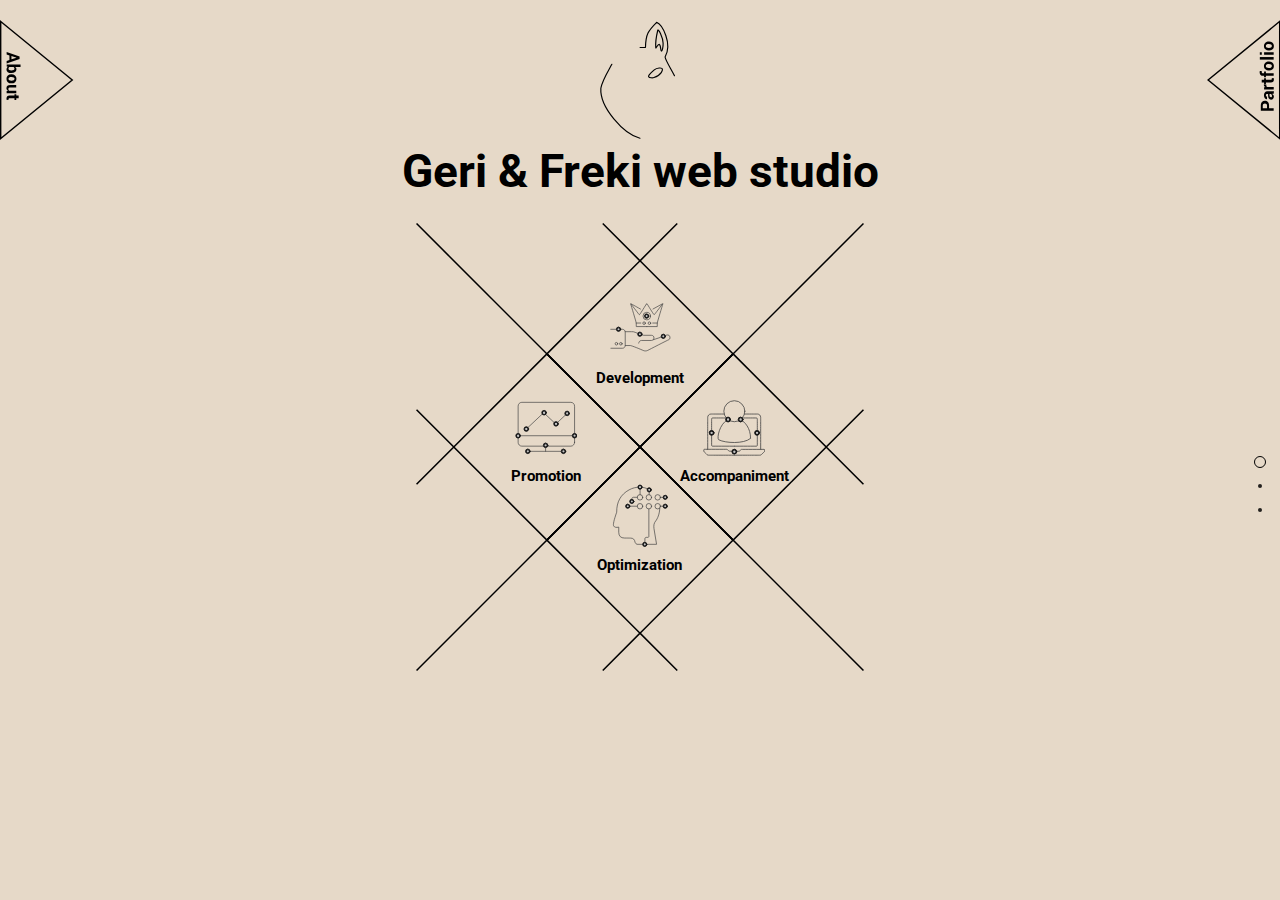
==== commit 02f453de: "style+script on body bottom" ====
--- a/index.html
+++ b/index.html
@@ -40,11 +40,6 @@
 	/>
 
 	<meta name="yandex-verification" content="e38f8c609e2bc6b4" />
-
-	<link rel="stylesheet" type="text/css" href="style.css">
-	<link href="https://fonts.googleapis.com/css?family=Roboto:400,700" rel="stylesheet">
-	<script type="text/javascript" src="onepagescroll.js"></script>
-	<link href='onepage-scroll.css' rel='stylesheet' type='text/css'>
 </head>
 
 <body>
@@ -53,355 +48,359 @@
 			<section class="page1">
 				<header>
 					<svg class="header__btn-left" xmlns="http://www.w3.org/2000/svg" xmlns:xlink="http://www.w3.org/1999/xlink" viewBox="0 0 105.2 171.7"
-					style="enable-background:new 0 0 105.235 171.686;version:1">
-					<a class="btn" href="#">
-						<path class="header__btn__st0" d="M1 2.1l102.4 83.7L1 169.6V2.1z" />
-						<g class="header__btn__st1">
-							<path class="header__btn__st2" d="M13.5 57.2V50.7l-4-1.3v-3.7l18.5 6.4v3.8L9.5 62.2v-3.7L13.5 57.2zM16.4 51.6v4.7l7.3-2.3v-0.1L16.4 51.6z"
-							/>
-							<path class="header__btn__st2" d="M16 76c-2 0-3.7-0.5-4.9-1.4s-1.8-2.2-1.8-4c0-0.8 0.2-1.5 0.5-2.1 0.3-0.6 0.8-1.1 1.5-1.5l-1.7-0.3v-3.2h19.8v3.7H21.8c0.6 0.4 1 0.9 1.3 1.4s0.4 1.2 0.4 1.9c0 1.7-0.7 3.1-2 4 -1.3 0.9-3.1 1.4-5.3 1.4H16zM16.3 72.3c1.3 0 2.4-0.2 3.2-0.6 0.8-0.4 1.2-1.1 1.2-2 0-0.6-0.1-1.1-0.4-1.5 -0.2-0.4-0.6-0.7-1-0.9h-5.8c-0.4 0.2-0.7 0.5-1 0.9s-0.3 0.9-0.3 1.5c0 1 0.3 1.6 1 2s1.6 0.6 2.9 0.6H16.3z"
-							/>
-							<path class="header__btn__st2" d="M16.5 77.7c2 0 3.7 0.6 5 1.7 1.3 1.1 2 2.7 2 4.7 0 2-0.7 3.6-2 4.8s-3 1.7-5 1.7h-0.3c-2.1 0-3.7-0.6-5-1.7 -1.3-1.1-1.9-2.7-1.9-4.8 0-2 0.6-3.6 1.9-4.8 1.3-1.1 3-1.7 5-1.7H16.5zM16.3 81.4c-1.3 0-2.3 0.2-3 0.7 -0.8 0.4-1.1 1.2-1.1 2.1 0 1 0.4 1.7 1.1 2.1s1.8 0.7 3 0.7h0.3c1.2 0 2.2-0.2 3-0.7 0.8-0.4 1.2-1.2 1.2-2.1 0-1-0.4-1.7-1.2-2.1s-1.8-0.7-3-0.7H16.3z"
-							/>
-							<path class="header__btn__st2" d="M11.5 101.3c-0.7-0.4-1.3-1-1.7-1.6s-0.6-1.4-0.6-2.2c0-1.4 0.5-2.6 1.4-3.4 0.9-0.8 2.4-1.2 4.3-1.2h8.3v3.7h-8.3c-1 0-1.7 0.2-2.2 0.5s-0.7 0.8-0.7 1.5c0 0.6 0.1 1.1 0.3 1.5 0.2 0.4 0.5 0.8 0.8 1H23.3v3.7H9.5v-3.2L11.5 101.3z"
-							/>
-							<path class="header__btn__st2" d="M26.6 112H23.3v2.3h-2.6v-2.3h-7c-0.5 0-0.9 0.1-1.1 0.3s-0.3 0.5-0.3 0.9c0 0.2 0 0.4 0 0.5 0 0.1 0.1 0.3 0.1 0.5l-2.7 0.3c-0.1-0.4-0.2-0.7-0.3-1.1 -0.1-0.4-0.1-0.7-0.1-1.2 0-1.3 0.4-2.3 1.1-3s1.8-1 3.3-1h7v-2h2.6v2h3.4V112z"
-							/>
-						</g>
-					</a>
-				</svg>
-				<svg xmlns="http://www.w3.org/2000/svg" xmlns:xlink="http://www.w3.org/1999/xlink" class="header__btn-right" viewBox="0 0 105 171.7">
-					<a class="btn" href="#">
-						<path class="header__btn__st0" d="M104 169.6L1.6 85.8l102.4-83.7V169.6z" />
-						<g class="header__btn__st1">
-							<path class="header__btn__st2" d="M88.7 126.2h6.7v3.7H77v-7.4c0-2.1 0.5-3.8 1.6-5s2.5-1.8 4.3-1.8 3.2 0.6 4.3 1.8 1.6 2.9 1.6 5V126.2zM85.9 126.2v-3.7c0-1-0.3-1.8-0.8-2.3-0.6-0.5-1.3-0.8-2.2-0.8-0.9 0-1.6 0.3-2.2 0.8-0.6 0.5-0.9 1.3-0.9 2.4v3.7H85.9z"
-							/>
-							<path class="header__btn__st2" d="M95.4 105.3c-0.3 0.1-0.6 0.3-1 0.3s-0.7 0.2-1.1 0.2c0.7 0.4 1.2 0.9 1.7 1.5s0.7 1.4 0.7 2.2c0 1.4-0.4 2.5-1.1 3.3-0.7 0.8-1.7 1.2-3 1.2-1.3 0-2.4-0.5-3.1-1.6-0.7-1-1.1-2.5-1.1-4.5v-2.1h-1.1c-0.7 0-1.2 0.2-1.5 0.5s-0.5 0.9-0.5 1.5c0 0.6 0.1 1.1 0.4 1.4 0.3 0.3 0.7 0.5 1.2 0.5l0 3.6-0.1 0c-1.2 0.1-2.2-0.4-3-1.5-0.8-1.1-1.3-2.5-1.3-4.2 0-1.6 0.4-3 1.3-4 0.8-1 2-1.5 3.6-1.5h5.7c0.6 0 1.2 0 1.8-0.1s1.1-0.3 1.7-0.5V105.3zM93 108.7c0-0.7-0.2-1.2-0.5-1.7s-0.7-0.9-1.1-1h-1.9v2.1c0 0.8 0.2 1.4 0.6 1.8 0.4 0.4 0.9 0.6 1.4 0.6 0.5 0 0.8-0.2 1.1-0.5S93 109.2 93 108.7z"
-							/>
-							<path class="header__btn__st2" d="M84.9 92.2l0 1.4c0 0.6 0.1 1 0.3 1.4s0.6 0.6 1 0.8h9.3v3.7H81.7v-3.4l2-0.2c-0.7-0.3-1.3-0.7-1.7-1.2-0.4-0.5-0.6-1.1-0.6-1.8 0-0.2 0-0.4 0-0.5 0-0.2 0.1-0.3 0.1-0.5L84.9 92.2z"
-							/>
-							<path class="header__btn__st2" d="M78.3 85.6h3.4V83.3h2.6v2.3h7c0.5 0 0.9-0.1 1.1-0.3s0.3-0.5 0.3-0.9c0-0.2 0-0.4 0-0.5 0-0.1-0.1-0.3-0.1-0.5l2.7-0.3c0.1 0.4 0.2 0.7 0.3 1.1 0.1 0.4 0.1 0.7 0.1 1.2 0 1.3-0.4 2.3-1.1 3s-1.8 1-3.3 1h-7v2H81.7v-2h-3.4V85.6z"
-							/>
-							<path class="header__btn__st2" d="M95.4 79.9H84.3v2H81.7v-2h-1.5c-1.5 0-2.7-0.4-3.6-1.3-0.8-0.9-1.3-2.1-1.3-3.7 0-0.3 0-0.6 0.1-1 0-0.3 0.1-0.7 0.2-1.1l2.8 0.3c0 0.2-0.1 0.4-0.1 0.6s0 0.4 0 0.7c0 0.6 0.2 1.1 0.5 1.4s0.8 0.5 1.4 0.5h1.5v-2.7h2.6v2.7h11.1V79.9z"
-							/>
-							<path class="header__btn__st2" d="M88.5 72.2c-2 0-3.7-0.6-5-1.7-1.3-1.1-2-2.7-2-4.7 0-2 0.7-3.6 2-4.8s3-1.7 5-1.7h0.3c2.1 0 3.7 0.6 5 1.7 1.3 1.1 1.9 2.7 1.9 4.8 0 2-0.6 3.6-1.9 4.8-1.3 1.1-3 1.7-5 1.7H88.5zM88.7 68.5c1.3 0 2.3-0.2 3-0.7 0.8-0.4 1.1-1.2 1.1-2.1 0-1-0.4-1.7-1.1-2.1s-1.8-0.7-3-0.7h-0.3c-1.2 0-2.2 0.2-3 0.7-0.8 0.4-1.2 1.2-1.2 2.1 0 1 0.4 1.7 1.2 2.1s1.8 0.7 3 0.7H88.7z"
-							/>
-							<path class="header__btn__st2" d="M95.4 53v3.7H75.6v-3.7H95.4z" />
-							<path class="header__btn__st2" d="M78.4 46.1v3.7h-2.8v-3.7H78.4zM95.4 46.1v3.7H81.7v-3.7H95.4z" />
-							<path class="header__btn__st2" d="M88.5 43.6c-2 0-3.7-0.6-5-1.7-1.3-1.1-2-2.7-2-4.7 0-2 0.7-3.6 2-4.8 1.3-1.2 3-1.7 5-1.7h0.3c2.1 0 3.7 0.6 5 1.7 1.3 1.1 1.9 2.7 1.9 4.8 0 2-0.6 3.6-1.9 4.8-1.3 1.1-3 1.7-5 1.7H88.5zM88.7 39.9c1.3 0 2.3-0.2 3-0.7 0.8-0.4 1.1-1.2 1.1-2.1 0-1-0.4-1.7-1.1-2.1s-1.8-0.7-3-0.7h-0.3c-1.2 0-2.2 0.2-3 0.7-0.8 0.4-1.2 1.2-1.2 2.1 0 1 0.4 1.7 1.2 2.1s1.8 0.7 3 0.7H88.7z"
-							/>
-						</g>
-					</a>
-				</svg>
-
-				<svg class="header__logo" xmlns="http://www.w3.org/2000/svg" xmlns:xlink="http://www.w3.org/1999/xlink" viewBox="0 0 143 206">
-					<a class="btn" href="http://gfstudio/">
-						<path id="path1" fill="white" stroke-dasharray="600" stroke-dashoffset="0" class="header__logo__stt0" d="M72 203c-27.9-7.1-69.2-52.9-67.1-85.8C7.8 99 27.8 73 29.1 63.5 16.2 40.3 33.8 8.2 43.6 4 58 18.5 62.3 24.5 62.8 46.9l9.2 0.3V203z">
-							<animate attributeName="stroke-dashoffset" values="600; 0" dur="2.5s" fill="freeze" />
-						</path>
-						<path id="path2" fill-opacity="0.0" stroke-dasharray="600" stroke-dashoffset="0" d="M46.5 48.2C47 43 45.2 26.6 43 18c-0.8-3.4-8.9 11.5-9.2 22.4 -0.2 7.3 1.8 13.7 2.9 13.7 1.4-0.1 1.1-11.3 3.9-11.8C43 41.8 46.3 49.7 46.5 48.2z">
-							<animate attributeName="fill-opacity" begin="2.5s" from="0.0" to="1.0" dur="1s" fill="freeze" />
-						</path>
-						<path id="path3" fill-opacity="0.0" stroke-dasharray="600" stroke-dashoffset="0" d="M64.4 90.3c2.1 3.4-3.1 25.3 4.5 33.7 2.6 2.9 2 3.8 2.1 5 0.1 0.8-6.5 0.9-7.6 5 -3.2 12.1 7.6 11.6 7.6 15.3l0 10.6c-17.8 3.6-23.9-19.7-25.2-18.7 -2.3 1.9-0.3 22.4-1.3 22.1 -6.2-1.5-14.2-12.6-15-17.1 -1.2-6.7 6.4-22 5.8-22.4 -0.6-0.3-7.9 13.4-10 12.9 -3.9-1-9.7-12.9-9.7-17.4 0-7.5 19.7-18.7 19.7-24.7 0-3.8-3.8-4.2-4.2-11.1 -0.2-2.6 0.7-4.8 2.6-6.3 2.6-2.1 15.1 0.2 15.8 0.5C51.9 78.9 58 80 64.4 90.3zM59.4 98c0.5-1.3 3.4-1.1-9.2-12.4 -4.3-3.8-13.5-4.4-14-1.6 -0.3 1.6 0.8 10 14.5 14.7C53 99.6 58.9 99.2 59.4 98z">
-							<animate attributeName="fill-opacity" begin="2.5s" from="0.0" to="1.0" dur="1s" fill="freeze" />
-						</path>
-						<path id="path4" fill-opacity="0.0" stroke-dasharray="600" stroke-dashoffset="0" class="header__logo__stt1" d="M72.3 47.2l9.2-0.3C82 24.5 86.2 18.5 100.7 4c9.7 4.2 27.4 36.3 14.5 59.5 1.3 9.5 21.3 35.5 24.2 53.7 0.6 10-2.7 21.2-8.6 32.2 -1.6-2.7-3.9-5.3-6.5-7.7 1.6 4.5 3 8.8 3.7 12.6 -3.6 6.1-8 12-12.7 17.5 -2.6-2.9-5-8-7.3-13.9 -1.3 5.8 0 13.4-0.3 22 -11.6 11.5-24.6 20.2-35.5 23M105 41.9c2.9 0.5 2.5 11.8 3.9 11.8 1.1 0.1 3.1-6.4 2.9-13.7 -0.3-10.9-8.4-25.8-9.2-22.4 -2.1 8.7-3.9 25-3.4 30.3C99.3 49.5 102.7 41.5 105 41.9zM96.1 98.8c13.7-4.7 14.7-13.2 14.5-14.7 -0.5-2.8-9.7-2.2-14 1.6 -12.7 11.2-9.8 11-9.2 12.3C87.9 99.2 93.8 99.6 96.1 98.8z">
-							<animate attributeName="stroke-dashoffset" values="600; 0" dur="2.5s" fill="freeze" />
-							<animate attributeName="fill-opacity" begin="2.5s" from="0.0" to="1.0" dur="1s" fill="freeze" />
-						</path>
-					</a>
-				</svg>
-			</header>
-			<div class="content">
-				<p class="content-caption">Geri & Freki web studio</p>
-				<div class="content-1__conteiner">
-					<svg class="content-1__conteiner__sections" xmlns="http://www.w3.org/2000/svg" xmlns:xlink="http://www.w3.org/1999/xlink"
-					viewBox="0 0 577.4 577.4">
-					<g transform="translate(-47.293 -55.293)">
-						<a class="btn" href="#1">
-							<path class="content-1__conteiner__romb__a " d="M96 344l120-120 120 120-120 120Z" />
-						</a>
-						<a class="btn" href="#2">
-							<path class="content-1__conteiner__romb__a " d="M216 224l120-120 120 120-120 120Z" />
-						</a>
-						<a class="btn" href="#3">
-							<path class="content-1__conteiner__romb__a " d="M216 464l120 120 120-120-120-120Z" />
-						</a>
-						<a class="btn" href="#4">
-							<path class="content-1__conteiner__romb__a " d="M456 224l120 120-120 120-120-120Z" />
-						</a>
-						<path class="content-1__conteiner__romb__e" d="M288 56l48 48 48-48" />
-						<path class="content-1__conteiner__romb__e" d="M48 56l576 576" />
-						<path class="content-1__conteiner__romb__e" d="M624 56l-576 576" />
-						<path class="content-1__conteiner__romb__e" d="M48 296l48 48-48 48" />
-						<path class="content-1__conteiner__romb__e" d="M624 296l-48 48 48 48" />
-						<path class="content-1__conteiner__romb__e" d="M288 632l48-48 48 48" />
-					</g>
-				</svg>
-				<div class="content-1__conteiner__romb p1_romb1">
-					<a href="#nomer1" class="btn">
-						<svg class="content-1__conteiner__romb__icon dev-sprite" xmlns="http://www.w3.org/2000/svg" xmlns:xlink="http://www.w3.org/1999/xlink">
-							<use xlink:href="sprite.svg#development" />
+					    style="enable-background:new 0 0 105.235 171.686;version:1">
+						<a class="btn" href="#">
+							<path class="header__btn__st0" d="M1 2.1l102.4 83.7L1 169.6V2.1z" />
+							<g class="header__btn__st1">
+								<path class="header__btn__st2" d="M13.5 57.2V50.7l-4-1.3v-3.7l18.5 6.4v3.8L9.5 62.2v-3.7L13.5 57.2zM16.4 51.6v4.7l7.3-2.3v-0.1L16.4 51.6z"
+								/>
+								<path class="header__btn__st2" d="M16 76c-2 0-3.7-0.5-4.9-1.4s-1.8-2.2-1.8-4c0-0.8 0.2-1.5 0.5-2.1 0.3-0.6 0.8-1.1 1.5-1.5l-1.7-0.3v-3.2h19.8v3.7H21.8c0.6 0.4 1 0.9 1.3 1.4s0.4 1.2 0.4 1.9c0 1.7-0.7 3.1-2 4 -1.3 0.9-3.1 1.4-5.3 1.4H16zM16.3 72.3c1.3 0 2.4-0.2 3.2-0.6 0.8-0.4 1.2-1.1 1.2-2 0-0.6-0.1-1.1-0.4-1.5 -0.2-0.4-0.6-0.7-1-0.9h-5.8c-0.4 0.2-0.7 0.5-1 0.9s-0.3 0.9-0.3 1.5c0 1 0.3 1.6 1 2s1.6 0.6 2.9 0.6H16.3z"
+								/>
+								<path class="header__btn__st2" d="M16.5 77.7c2 0 3.7 0.6 5 1.7 1.3 1.1 2 2.7 2 4.7 0 2-0.7 3.6-2 4.8s-3 1.7-5 1.7h-0.3c-2.1 0-3.7-0.6-5-1.7 -1.3-1.1-1.9-2.7-1.9-4.8 0-2 0.6-3.6 1.9-4.8 1.3-1.1 3-1.7 5-1.7H16.5zM16.3 81.4c-1.3 0-2.3 0.2-3 0.7 -0.8 0.4-1.1 1.2-1.1 2.1 0 1 0.4 1.7 1.1 2.1s1.8 0.7 3 0.7h0.3c1.2 0 2.2-0.2 3-0.7 0.8-0.4 1.2-1.2 1.2-2.1 0-1-0.4-1.7-1.2-2.1s-1.8-0.7-3-0.7H16.3z"
+								/>
+								<path class="header__btn__st2" d="M11.5 101.3c-0.7-0.4-1.3-1-1.7-1.6s-0.6-1.4-0.6-2.2c0-1.4 0.5-2.6 1.4-3.4 0.9-0.8 2.4-1.2 4.3-1.2h8.3v3.7h-8.3c-1 0-1.7 0.2-2.2 0.5s-0.7 0.8-0.7 1.5c0 0.6 0.1 1.1 0.3 1.5 0.2 0.4 0.5 0.8 0.8 1H23.3v3.7H9.5v-3.2L11.5 101.3z"
+								/>
+								<path class="header__btn__st2" d="M26.6 112H23.3v2.3h-2.6v-2.3h-7c-0.5 0-0.9 0.1-1.1 0.3s-0.3 0.5-0.3 0.9c0 0.2 0 0.4 0 0.5 0 0.1 0.1 0.3 0.1 0.5l-2.7 0.3c-0.1-0.4-0.2-0.7-0.3-1.1 -0.1-0.4-0.1-0.7-0.1-1.2 0-1.3 0.4-2.3 1.1-3s1.8-1 3.3-1h7v-2h2.6v2h3.4V112z"
+								/>
+							</g>
+						</a>
+					</svg>
+					<svg xmlns="http://www.w3.org/2000/svg" xmlns:xlink="http://www.w3.org/1999/xlink" class="header__btn-right" viewBox="0 0 105 171.7">
+						<a class="btn" href="#">
+							<path class="header__btn__st0" d="M104 169.6L1.6 85.8l102.4-83.7V169.6z" />
+							<g class="header__btn__st1">
+								<path class="header__btn__st2" d="M88.7 126.2h6.7v3.7H77v-7.4c0-2.1 0.5-3.8 1.6-5s2.5-1.8 4.3-1.8 3.2 0.6 4.3 1.8 1.6 2.9 1.6 5V126.2zM85.9 126.2v-3.7c0-1-0.3-1.8-0.8-2.3-0.6-0.5-1.3-0.8-2.2-0.8-0.9 0-1.6 0.3-2.2 0.8-0.6 0.5-0.9 1.3-0.9 2.4v3.7H85.9z"
+								/>
+								<path class="header__btn__st2" d="M95.4 105.3c-0.3 0.1-0.6 0.3-1 0.3s-0.7 0.2-1.1 0.2c0.7 0.4 1.2 0.9 1.7 1.5s0.7 1.4 0.7 2.2c0 1.4-0.4 2.5-1.1 3.3-0.7 0.8-1.7 1.2-3 1.2-1.3 0-2.4-0.5-3.1-1.6-0.7-1-1.1-2.5-1.1-4.5v-2.1h-1.1c-0.7 0-1.2 0.2-1.5 0.5s-0.5 0.9-0.5 1.5c0 0.6 0.1 1.1 0.4 1.4 0.3 0.3 0.7 0.5 1.2 0.5l0 3.6-0.1 0c-1.2 0.1-2.2-0.4-3-1.5-0.8-1.1-1.3-2.5-1.3-4.2 0-1.6 0.4-3 1.3-4 0.8-1 2-1.5 3.6-1.5h5.7c0.6 0 1.2 0 1.8-0.1s1.1-0.3 1.7-0.5V105.3zM93 108.7c0-0.7-0.2-1.2-0.5-1.7s-0.7-0.9-1.1-1h-1.9v2.1c0 0.8 0.2 1.4 0.6 1.8 0.4 0.4 0.9 0.6 1.4 0.6 0.5 0 0.8-0.2 1.1-0.5S93 109.2 93 108.7z"
+								/>
+								<path class="header__btn__st2" d="M84.9 92.2l0 1.4c0 0.6 0.1 1 0.3 1.4s0.6 0.6 1 0.8h9.3v3.7H81.7v-3.4l2-0.2c-0.7-0.3-1.3-0.7-1.7-1.2-0.4-0.5-0.6-1.1-0.6-1.8 0-0.2 0-0.4 0-0.5 0-0.2 0.1-0.3 0.1-0.5L84.9 92.2z"
+								/>
+								<path class="header__btn__st2" d="M78.3 85.6h3.4V83.3h2.6v2.3h7c0.5 0 0.9-0.1 1.1-0.3s0.3-0.5 0.3-0.9c0-0.2 0-0.4 0-0.5 0-0.1-0.1-0.3-0.1-0.5l2.7-0.3c0.1 0.4 0.2 0.7 0.3 1.1 0.1 0.4 0.1 0.7 0.1 1.2 0 1.3-0.4 2.3-1.1 3s-1.8 1-3.3 1h-7v2H81.7v-2h-3.4V85.6z"
+								/>
+								<path class="header__btn__st2" d="M95.4 79.9H84.3v2H81.7v-2h-1.5c-1.5 0-2.7-0.4-3.6-1.3-0.8-0.9-1.3-2.1-1.3-3.7 0-0.3 0-0.6 0.1-1 0-0.3 0.1-0.7 0.2-1.1l2.8 0.3c0 0.2-0.1 0.4-0.1 0.6s0 0.4 0 0.7c0 0.6 0.2 1.1 0.5 1.4s0.8 0.5 1.4 0.5h1.5v-2.7h2.6v2.7h11.1V79.9z"
+								/>
+								<path class="header__btn__st2" d="M88.5 72.2c-2 0-3.7-0.6-5-1.7-1.3-1.1-2-2.7-2-4.7 0-2 0.7-3.6 2-4.8s3-1.7 5-1.7h0.3c2.1 0 3.7 0.6 5 1.7 1.3 1.1 1.9 2.7 1.9 4.8 0 2-0.6 3.6-1.9 4.8-1.3 1.1-3 1.7-5 1.7H88.5zM88.7 68.5c1.3 0 2.3-0.2 3-0.7 0.8-0.4 1.1-1.2 1.1-2.1 0-1-0.4-1.7-1.1-2.1s-1.8-0.7-3-0.7h-0.3c-1.2 0-2.2 0.2-3 0.7-0.8 0.4-1.2 1.2-1.2 2.1 0 1 0.4 1.7 1.2 2.1s1.8 0.7 3 0.7H88.7z"
+								/>
+								<path class="header__btn__st2" d="M95.4 53v3.7H75.6v-3.7H95.4z" />
+								<path class="header__btn__st2" d="M78.4 46.1v3.7h-2.8v-3.7H78.4zM95.4 46.1v3.7H81.7v-3.7H95.4z" />
+								<path class="header__btn__st2" d="M88.5 43.6c-2 0-3.7-0.6-5-1.7-1.3-1.1-2-2.7-2-4.7 0-2 0.7-3.6 2-4.8 1.3-1.2 3-1.7 5-1.7h0.3c2.1 0 3.7 0.6 5 1.7 1.3 1.1 1.9 2.7 1.9 4.8 0 2-0.6 3.6-1.9 4.8-1.3 1.1-3 1.7-5 1.7H88.5zM88.7 39.9c1.3 0 2.3-0.2 3-0.7 0.8-0.4 1.1-1.2 1.1-2.1 0-1-0.4-1.7-1.1-2.1s-1.8-0.7-3-0.7h-0.3c-1.2 0-2.2 0.2-3 0.7-0.8 0.4-1.2 1.2-1.2 2.1 0 1 0.4 1.7 1.2 2.1s1.8 0.7 3 0.7H88.7z"
+								/>
+							</g>
+						</a>
+					</svg>
+
+					<svg class="header__logo" xmlns="http://www.w3.org/2000/svg" xmlns:xlink="http://www.w3.org/1999/xlink" viewBox="0 0 143 206">
+						<a class="btn" href="http://gfstudio/">
+							<path id="path1" fill="white" stroke-dasharray="600" stroke-dashoffset="0" class="header__logo__stt0" d="M72 203c-27.9-7.1-69.2-52.9-67.1-85.8C7.8 99 27.8 73 29.1 63.5 16.2 40.3 33.8 8.2 43.6 4 58 18.5 62.3 24.5 62.8 46.9l9.2 0.3V203z">
+								<animate attributeName="stroke-dashoffset" values="600; 0" dur="2.5s" fill="freeze" />
+							</path>
+							<path id="path2" fill-opacity="0.0" stroke-dasharray="600" stroke-dashoffset="0" d="M46.5 48.2C47 43 45.2 26.6 43 18c-0.8-3.4-8.9 11.5-9.2 22.4 -0.2 7.3 1.8 13.7 2.9 13.7 1.4-0.1 1.1-11.3 3.9-11.8C43 41.8 46.3 49.7 46.5 48.2z">
+								<animate attributeName="fill-opacity" begin="2.5s" from="0.0" to="1.0" dur="1s" fill="freeze" />
+							</path>
+							<path id="path3" fill-opacity="0.0" stroke-dasharray="600" stroke-dashoffset="0" d="M64.4 90.3c2.1 3.4-3.1 25.3 4.5 33.7 2.6 2.9 2 3.8 2.1 5 0.1 0.8-6.5 0.9-7.6 5 -3.2 12.1 7.6 11.6 7.6 15.3l0 10.6c-17.8 3.6-23.9-19.7-25.2-18.7 -2.3 1.9-0.3 22.4-1.3 22.1 -6.2-1.5-14.2-12.6-15-17.1 -1.2-6.7 6.4-22 5.8-22.4 -0.6-0.3-7.9 13.4-10 12.9 -3.9-1-9.7-12.9-9.7-17.4 0-7.5 19.7-18.7 19.7-24.7 0-3.8-3.8-4.2-4.2-11.1 -0.2-2.6 0.7-4.8 2.6-6.3 2.6-2.1 15.1 0.2 15.8 0.5C51.9 78.9 58 80 64.4 90.3zM59.4 98c0.5-1.3 3.4-1.1-9.2-12.4 -4.3-3.8-13.5-4.4-14-1.6 -0.3 1.6 0.8 10 14.5 14.7C53 99.6 58.9 99.2 59.4 98z">
+								<animate attributeName="fill-opacity" begin="2.5s" from="0.0" to="1.0" dur="1s" fill="freeze" />
+							</path>
+							<path id="path4" fill-opacity="0.0" stroke-dasharray="600" stroke-dashoffset="0" class="header__logo__stt1" d="M72.3 47.2l9.2-0.3C82 24.5 86.2 18.5 100.7 4c9.7 4.2 27.4 36.3 14.5 59.5 1.3 9.5 21.3 35.5 24.2 53.7 0.6 10-2.7 21.2-8.6 32.2 -1.6-2.7-3.9-5.3-6.5-7.7 1.6 4.5 3 8.8 3.7 12.6 -3.6 6.1-8 12-12.7 17.5 -2.6-2.9-5-8-7.3-13.9 -1.3 5.8 0 13.4-0.3 22 -11.6 11.5-24.6 20.2-35.5 23M105 41.9c2.9 0.5 2.5 11.8 3.9 11.8 1.1 0.1 3.1-6.4 2.9-13.7 -0.3-10.9-8.4-25.8-9.2-22.4 -2.1 8.7-3.9 25-3.4 30.3C99.3 49.5 102.7 41.5 105 41.9zM96.1 98.8c13.7-4.7 14.7-13.2 14.5-14.7 -0.5-2.8-9.7-2.2-14 1.6 -12.7 11.2-9.8 11-9.2 12.3C87.9 99.2 93.8 99.6 96.1 98.8z">
+								<animate attributeName="stroke-dashoffset" values="600; 0" dur="2.5s" fill="freeze" />
+								<animate attributeName="fill-opacity" begin="2.5s" from="0.0" to="1.0" dur="1s" fill="freeze" />
+							</path>
+						</a>
+					</svg>
+				</header>
+				<div class="content">
+					<p class="content-caption">Geri & Freki web studio</p>
+					<div class="content-1__conteiner">
+						<svg class="content-1__conteiner__sections" xmlns="http://www.w3.org/2000/svg" xmlns:xlink="http://www.w3.org/1999/xlink"
+						    viewBox="0 0 577.4 577.4">
+							<g transform="translate(-47.293 -55.293)">
+								<a class="btn" href="#1">
+									<path class="content-1__conteiner__romb__a " d="M96 344l120-120 120 120-120 120Z" />
+								</a>
+								<a class="btn" href="#2">
+									<path class="content-1__conteiner__romb__a " d="M216 224l120-120 120 120-120 120Z" />
+								</a>
+								<a class="btn" href="#3">
+									<path class="content-1__conteiner__romb__a " d="M216 464l120 120 120-120-120-120Z" />
+								</a>
+								<a class="btn" href="#4">
+									<path class="content-1__conteiner__romb__a " d="M456 224l120 120-120 120-120-120Z" />
+								</a>
+								<path class="content-1__conteiner__romb__e" d="M288 56l48 48 48-48" />
+								<path class="content-1__conteiner__romb__e" d="M48 56l576 576" />
+								<path class="content-1__conteiner__romb__e" d="M624 56l-576 576" />
+								<path class="content-1__conteiner__romb__e" d="M48 296l48 48-48 48" />
+								<path class="content-1__conteiner__romb__e" d="M624 296l-48 48 48 48" />
+								<path class="content-1__conteiner__romb__e" d="M288 632l48-48 48 48" />
+							</g>
 						</svg>
-						<p class="content-1__conteiner__romb__header-text">Development</p>
-					</a>
+						<div class="content-1__conteiner__romb p1_romb1">
+							<a href="#nomer1" class="btn">
+								<svg class="content-1__conteiner__romb__icon dev-sprite" xmlns="http://www.w3.org/2000/svg" xmlns:xlink="http://www.w3.org/1999/xlink">
+									<use xlink:href="sprite.svg#development" />
+								</svg>
+								<p class="content-1__conteiner__romb__header-text">Development</p>
+							</a>
+						</div>
+						<div class="content-1__conteiner__romb p1_romb2">
+							<a href="#nomer2" class="btn">
+								<svg class="content-1__conteiner__romb__icon promo-sprite" xmlns="http://www.w3.org/2000/svg" xmlns:xlink="http://www.w3.org/1999/xlink">
+									<use xlink:href="sprite.svg#promotion" />
+								</svg>
+								<p class="content-1__conteiner__romb__header-text">Promotion</p>
+							</a>
+						</div>
+						<div class="content-1__conteiner__romb p1_romb3">
+							<a href="#nomer3" class="btn">
+								<svg class="content-1__conteiner__romb__icon accomp-sprite" xmlns="http://www.w3.org/2000/svg" xmlns:xlink="http://www.w3.org/1999/xlink">
+									<use xlink:href="sprite.svg#accompaniment" />
+								</svg>
+								<p class="content-1__conteiner__romb__header-text">Accompaniment</p>
+							</a>
+						</div>
+						<div class="content-1__conteiner__romb p1_romb4">
+							<a href="#nomer4" class="btn">
+								<svg class="content-1__conteiner__romb__icon optim-sprite" xmlns="http://www.w3.org/2000/svg" xmlns:xlink="http://www.w3.org/1999/xlink">
+									<use xlink:href="sprite.svg#optimization" />
+								</svg>
+								<p class="content-1__conteiner__romb__header-text">Optimization</p>
+							</a>
+						</div>
+					</div>
 				</div>
-				<div class="content-1__conteiner__romb p1_romb2">
-					<a href="#nomer2" class="btn">
-						<svg class="content-1__conteiner__romb__icon promo-sprite" xmlns="http://www.w3.org/2000/svg" xmlns:xlink="http://www.w3.org/1999/xlink">
-							<use xlink:href="sprite.svg#promotion" />
+			</section>
+			<section class="page2">
+				<div class="content">
+					<p class="content-caption">Our advantages</p>
+					<div class="conteiner-advantages">
+						<svg xmlns="http://www.w3.org/2000/svg" xmlns:xlink="http://www.w3.org/1999/xlink" class="content-2__conteiner__grid" viewBox="0 0 1437.7 791.4">
+							<g transform="translate(1107.46 1654.574)">
+								<a href="#1" class="btn">
+									<path class="st0" d="M-927.2-1618l-143.6 143.6 143.6 143.6 143.6-143.6L-927.2-1618" />
+								</a>
+								<path class="st1" d="M-963.1-1653.9l35.9 35.9 35.9-35.9" />
+								<path class="st1" d="M-1106.8-1510.2l35.9 35.9-35.9 35.9" />
+								<path class="st1" d="M-963.1-1294.8l35.9-35.9 35.9 35.9" />
+								<path class="st1" d="M-747.7-1510.2l-35.9 35.9 35.9 35.9" />
+							</g>
+							<g transform="translate(1322.903 1870.018)">
+								<a href="#2" class="btn">
+									<path class="st2" d="M-927.2-1618l-143.6 143.6 143.6 143.6 143.6-143.6L-927.2-1618" />
+								</a>
+								<path class="st1" d="M-963.1-1653.9l35.9 35.9 35.9-35.9" />
+								<path class="st1" d="M-1106.8-1510.2l35.9 35.9-35.9 35.9" />
+								<path class="st1" d="M-963.1-1294.8l35.9-35.9 35.9 35.9" />
+								<path class="st1" d="M-747.7-1510.2l-35.9 35.9 35.9 35.9" />
+							</g>
+							<g transform="translate(1538.346 1654.574)">
+								<a href="#3" class="btn">
+									<path class="st3" d="M-927.2-1618l-143.6 143.6 143.6 143.6 143.6-143.6L-927.2-1618" />
+								</a>
+								<path class="st1" d="M-963.1-1653.9l35.9 35.9 35.9-35.9" />
+								<path class="st1" d="M-1106.8-1510.2l35.9 35.9-35.9 35.9" />
+								<path class="st1" d="M-963.1-1294.8l35.9-35.9 35.9 35.9" />
+								<path class="st1" d="M-747.7-1510.2l-35.9 35.9 35.9 35.9" />
+							</g>
+							<g transform="translate(1107.46 2085.46)">
+								<a href="#4" class="btn">
+									<path class="st4" d="M-927.2-1618l-143.6 143.6 143.6 143.6 143.6-143.6L-927.2-1618" />
+								</a>
+								<path class="st1" d="M-963.1-1653.9l35.9 35.9 35.9-35.9" />
+								<path class="st1" d="M-1106.8-1510.2l35.9 35.9-35.9 35.9" />
+								<path class="st1" d="M-963.1-1294.8l35.9-35.9 35.9 35.9" />
+								<path class="st1" d="M-747.7-1510.2l-35.9 35.9 35.9 35.9" />
+							</g>
+							<g transform="translate(1969.211 1654.579)">
+								<a href="#5" class="btn">
+									<path class="st5" d="M-927.2-1618l-143.6 143.6 143.6 143.6 143.6-143.6L-927.2-1618" />
+								</a>
+								<path class="st1" d="M-963.1-1653.9l35.9 35.9 35.9-35.9" />
+								<path class="st1" d="M-1106.8-1510.2l35.9 35.9-35.9 35.9" />
+								<path class="st1" d="M-963.1-1294.8l35.9-35.9 35.9 35.9" />
+								<path class="st1" d="M-747.7-1510.2l-35.9 35.9 35.9 35.9" />
+							</g>
+							<g transform="translate(1538.346 2085.46)">
+								<a href="#6" class="btn">
+									<path class="st6" d="M-927.2-1618l-143.6 143.6 143.6 143.6 143.6-143.6L-927.2-1618" />
+								</a>
+								<path class="st1" d="M-963.1-1653.9l35.9 35.9 35.9-35.9" />
+								<path class="st1" d="M-1106.8-1510.2l35.9 35.9-35.9 35.9" />
+								<path class="st1" d="M-963.1-1294.8l35.9-35.9 35.9 35.9" />
+								<path class="st1" d="M-747.7-1510.2l-35.9 35.9 35.9 35.9" />
+							</g>
+							<g transform="translate(1753.768 1870.022)">
+								<a href="#7" class="btn">
+									<path class="st7" d="M-927.2-1618l-143.6 143.6 143.6 143.6 143.6-143.6L-927.2-1618" />
+								</a>
+								<path class="st1" d="M-963.1-1653.9l35.9 35.9 35.9-35.9" />
+								<path class="st1" d="M-1106.8-1510.2l35.9 35.9-35.9 35.9" />
+								<path class="st1" d="M-963.1-1294.8l35.9-35.9 35.9 35.9" />
+								<path class="st1" d="M-747.7-1510.2l-35.9 35.9 35.9 35.9" />
+							</g>
+							<g transform="translate(1969.211 2085.464)">
+								<a href="#8" class="btn">
+									<path class="st8" d="M-927.2-1618l-143.6 143.6 143.6 143.6 143.6-143.6L-927.2-1618" />
+								</a>
+								<path class="st1" d="M-963.1-1653.9l35.9 35.9 35.9-35.9" />
+								<path class="st1" d="M-1106.8-1510.2l35.9 35.9-35.9 35.9" />
+								<path class="st1" d="M-963.1-1294.8l35.9-35.9 35.9 35.9" />
+								<path class="st1" d="M-747.7-1510.2l-35.9 35.9 35.9 35.9" />
+							</g>
+							<g transform="translate(2184.654 1870.022)">
+								<a href="#9" class="btn">
+									<path class="st9" d="M-927.2-1618l-143.6 143.6 143.6 143.6 143.6-143.6L-927.2-1618" />
+								</a>
+								<path class="st1" d="M-963.1-1653.9l35.9 35.9 35.9-35.9" />
+								<path class="st1" d="M-1106.8-1510.2l35.9 35.9-35.9 35.9" />
+								<path class="st1" d="M-963.1-1294.8l35.9-35.9 35.9 35.9" />
+								<path class="st1" d="M-747.7-1510.2l-35.9 35.9 35.9 35.9" />
+							</g>
 						</svg>
-						<p class="content-1__conteiner__romb__header-text">Promotion</p>
-					</a>
+
+						<div class="romb-advantages romb-1">
+							<a href="#nomer1" class=" btn">
+								<p class="grid-text-advantages">Newest technologies</p>
+							</a>
+						</div>
+						<div class="romb-advantages romb-2">
+							<a href="#nomer2" class=" btn">
+								<p class="grid-text-advantages">Permanent informing</p>
+							</a>
+						</div>
+						<div class="romb-advantages romb-3">
+							<a href="#nomer3" class=" btn">
+								<p class="grid-text-advantages">Fast working out</p>
+							</a>
+						</div>
+						<div class="romb-advantages romb-4">
+							<a href="#nomer4" class=" btn">
+								<p class="grid-text-advantages">Optimum value</p>
+							</a>
+						</div>
+						<div class="romb-advantages romb-5">
+							<a href="#nomer5" class=" btn">
+								<p class="grid-text-advantages">SEO Optimization</p>
+							</a>
+						</div>
+						<div class="romb-advantages romb-6">
+							<a href="#nomer6" class=" btn">
+								<p class="grid-text-advantages">SEO Promotion</p>
+							</a>
+						</div>
+						<div class="romb-advantages romb-7">
+							<a href="#nomer7" class=" btn">
+								<p class="grid-text-advantages">Professional accompanying</p>
+							</a>
+						</div>
+						<div class="romb-advantages romb-8">
+							<a href="#nomer8" class=" btn">
+								<p class="grid-text-advantages">Well-adjusted time management</p>
+							</a>
+						</div>
+						<div class="romb-advantages romb-9">
+							<a href="#nomer9" class=" btn">
+								<p class="grid-text-advantages">Guarantees and official treaty</p>
+							</a>
+						</div>
+					</div>
 				</div>
-				<div class="content-1__conteiner__romb p1_romb3">
-					<a href="#nomer3" class="btn">
-						<svg class="content-1__conteiner__romb__icon accomp-sprite" xmlns="http://www.w3.org/2000/svg" xmlns:xlink="http://www.w3.org/1999/xlink">
-							<use xlink:href="sprite.svg#accompaniment" />
-						</svg>
-						<p class="content-1__conteiner__romb__header-text">Accompaniment</p>
-					</a>
+			</section>
+			<section class="page3">
+				<div class="content">
+					<p class="content-caption">Contact to as</p>
+					<div class="form">
+						<form name="test" method="post" action="input1.php">
+							<input type="text" id="uname" class="form-text" name="E-mail" placeholder="E-mail*">
+							<textarea name="comment" class="form-text" placeholder="Messeges*"></textarea>
+							<div class="form-btn">
+								<input type="submit" value="Comform" name="Comform">
+							</div>
+						</form>
+					</div>
+					<div class="information">
+						<div class="conteiner-information">
+							<svg xmlns="http://www.w3.org/2000/svg" xmlns:xlink="http://www.w3.org/1999/xlink" viewBox="0 0 865.4 743.4">
+								<g transform="translate(-2030.586 -742.586)">
+									<a href="#1" class="btn">
+										<path class="conteiner-information__main3" d="M2144 744l-112 112 112 112 112-112L2144 744z" />
+									</a>
+									<a href="#2" class="btn">
+										<path class="conteiner-information__main3" d="M2256 856l-112 112 112 112 112-112L2256 856z" />
+									</a>
+									<a href="#3" class="btn">
+										<path class="conteiner-information__main3" d="M2144 968l-112 112 112 112 112-112L2144 968z" />
+									</a>
+									<a href="#4" class="btn">
+										<path class="conteiner-information__main3" d="M2368 968l-112 112 112 112 112-112L2368 968z" />
+									</a>
+									<a href="#5" class="btn">
+										<path class="conteiner-information__main3" d="M2256 1080l-112 112 112 112 112-112L2256 1080z" />
+									</a>
+									<a href="#6" class="btn">
+										<path class="conteiner-information__main3" d="M2144 1192l-112 112 112 112 112-112L2144 1192z" />
+									</a>
+									<a href="#7" class="btn">
+										<path class="conteiner-information__main3" d="M2144 744l672 672" />
+									</a>
+									<a href="#8" class="btn">
+										<path class="conteiner-information__main3" d="M2536 1136l-112 112 112 112 112-112L2536 1136z" />
+									</a>
+								</g>
+							</svg>
+						</div>
+						<p class="information-text">We are in sicial networks</p>
+						<p class="information-text-blog">Visit our blog</p>
+						<a href="#1">
+							<svg class="information-social-icon icon-vk" xmlns="http://www.w3.org/2000/svg" xmlns:xlink="http://www.w3.org/1999/xlink">
+								<use xlink:href="sprite.svg#vk" />
+							</svg>
+						</a>
+						<a href="#2">
+							<svg class="information-social-icon icon-twitter" xmlns="http://www.w3.org/2000/svg" xmlns:xlink="http://www.w3.org/1999/xlink">
+								<use xlink:href="sprite.svg#twitter" />
+							</svg>
+						</a>
+						<a href="#3">
+							<svg class="information-social-icon icon-instagram" xmlns="http://www.w3.org/2000/svg" xmlns:xlink="http://www.w3.org/1999/xlink">
+								<use xlink:href="sprite.svg#instagram" />
+							</svg>
+						</a>
+						<a href="#4">
+							<svg class="information-social-icon icon-facebook" xmlns="http://www.w3.org/2000/svg" xmlns:xlink="http://www.w3.org/1999/xlink">
+								<use xlink:href="sprite.svg#facebook" />
+							</svg>
+						</a>
+						<a href="#5">
+							<svg class="information-social-icon icon-google" xmlns="http://www.w3.org/2000/svg" xmlns:xlink="http://www.w3.org/1999/xlink">
+								<use xlink:href="sprite.svg#google" />
+							</svg>
+						</a>
+						<a href="#6">
+							<svg class="information-social-icon icon-youtube" xmlns="http://www.w3.org/2000/svg" xmlns:xlink="http://www.w3.org/1999/xlink">
+								<use xlink:href="sprite.svg#youtube" />
+							</svg>
+						</a>
+						<a href="#7">
+							<svg class="information-social-icon icon-blog" xmlns="http://www.w3.org/2000/svg" xmlns:xlink="http://www.w3.org/1999/xlink">
+								<use xlink:href="sprite.svg#blog" />
+							</svg>
+						</a>
+					</div>
 				</div>
-				<div class="content-1__conteiner__romb p1_romb4">
-					<a href="#nomer4" class="btn">
-						<svg class="content-1__conteiner__romb__icon optim-sprite" xmlns="http://www.w3.org/2000/svg" xmlns:xlink="http://www.w3.org/1999/xlink">
-							<use xlink:href="sprite.svg#optimization" />
-						</svg>
-						<p class="content-1__conteiner__romb__header-text">Optimization</p>
-					</a>
-				</div>
-			</div>
+			</section>
 		</div>
-	</section>
-	<section class="page2">
-		<div class="content">
-			<p class="content-caption">Our advantages</p>
-			<div class="conteiner-advantages">
-				<svg xmlns="http://www.w3.org/2000/svg" xmlns:xlink="http://www.w3.org/1999/xlink" class="content-2__conteiner__grid" viewBox="0 0 1437.7 791.4">
-					<g transform="translate(1107.46 1654.574)">
-						<a href="#1" class="btn">
-							<path class="st0" d="M-927.2-1618l-143.6 143.6 143.6 143.6 143.6-143.6L-927.2-1618" />
-						</a>
-						<path class="st1" d="M-963.1-1653.9l35.9 35.9 35.9-35.9" />
-						<path class="st1" d="M-1106.8-1510.2l35.9 35.9-35.9 35.9" />
-						<path class="st1" d="M-963.1-1294.8l35.9-35.9 35.9 35.9" />
-						<path class="st1" d="M-747.7-1510.2l-35.9 35.9 35.9 35.9" />
-					</g>
-					<g transform="translate(1322.903 1870.018)">
-						<a href="#2" class="btn">
-							<path class="st2" d="M-927.2-1618l-143.6 143.6 143.6 143.6 143.6-143.6L-927.2-1618" />
-						</a>
-						<path class="st1" d="M-963.1-1653.9l35.9 35.9 35.9-35.9" />
-						<path class="st1" d="M-1106.8-1510.2l35.9 35.9-35.9 35.9" />
-						<path class="st1" d="M-963.1-1294.8l35.9-35.9 35.9 35.9" />
-						<path class="st1" d="M-747.7-1510.2l-35.9 35.9 35.9 35.9" />
-					</g>
-					<g transform="translate(1538.346 1654.574)">
-						<a href="#3" class="btn">
-							<path class="st3" d="M-927.2-1618l-143.6 143.6 143.6 143.6 143.6-143.6L-927.2-1618" />
-						</a>
-						<path class="st1" d="M-963.1-1653.9l35.9 35.9 35.9-35.9" />
-						<path class="st1" d="M-1106.8-1510.2l35.9 35.9-35.9 35.9" />
-						<path class="st1" d="M-963.1-1294.8l35.9-35.9 35.9 35.9" />
-						<path class="st1" d="M-747.7-1510.2l-35.9 35.9 35.9 35.9" />
-					</g>
-					<g transform="translate(1107.46 2085.46)">
-						<a href="#4" class="btn">
-							<path class="st4" d="M-927.2-1618l-143.6 143.6 143.6 143.6 143.6-143.6L-927.2-1618" />
-						</a>
-						<path class="st1" d="M-963.1-1653.9l35.9 35.9 35.9-35.9" />
-						<path class="st1" d="M-1106.8-1510.2l35.9 35.9-35.9 35.9" />
-						<path class="st1" d="M-963.1-1294.8l35.9-35.9 35.9 35.9" />
-						<path class="st1" d="M-747.7-1510.2l-35.9 35.9 35.9 35.9" />
-					</g>
-					<g transform="translate(1969.211 1654.579)">
-						<a href="#5" class="btn">
-							<path class="st5" d="M-927.2-1618l-143.6 143.6 143.6 143.6 143.6-143.6L-927.2-1618" />
-						</a>
-						<path class="st1" d="M-963.1-1653.9l35.9 35.9 35.9-35.9" />
-						<path class="st1" d="M-1106.8-1510.2l35.9 35.9-35.9 35.9" />
-						<path class="st1" d="M-963.1-1294.8l35.9-35.9 35.9 35.9" />
-						<path class="st1" d="M-747.7-1510.2l-35.9 35.9 35.9 35.9" />
-					</g>
-					<g transform="translate(1538.346 2085.46)">
-						<a href="#6" class="btn">
-							<path class="st6" d="M-927.2-1618l-143.6 143.6 143.6 143.6 143.6-143.6L-927.2-1618" />
-						</a>
-						<path class="st1" d="M-963.1-1653.9l35.9 35.9 35.9-35.9" />
-						<path class="st1" d="M-1106.8-1510.2l35.9 35.9-35.9 35.9" />
-						<path class="st1" d="M-963.1-1294.8l35.9-35.9 35.9 35.9" />
-						<path class="st1" d="M-747.7-1510.2l-35.9 35.9 35.9 35.9" />
-					</g>
-					<g transform="translate(1753.768 1870.022)">
-						<a href="#7" class="btn">
-							<path class="st7" d="M-927.2-1618l-143.6 143.6 143.6 143.6 143.6-143.6L-927.2-1618" />
-						</a>
-						<path class="st1" d="M-963.1-1653.9l35.9 35.9 35.9-35.9" />
-						<path class="st1" d="M-1106.8-1510.2l35.9 35.9-35.9 35.9" />
-						<path class="st1" d="M-963.1-1294.8l35.9-35.9 35.9 35.9" />
-						<path class="st1" d="M-747.7-1510.2l-35.9 35.9 35.9 35.9" />
-					</g>
-					<g transform="translate(1969.211 2085.464)">
-						<a href="#8" class="btn">
-							<path class="st8" d="M-927.2-1618l-143.6 143.6 143.6 143.6 143.6-143.6L-927.2-1618" />
-						</a>
-						<path class="st1" d="M-963.1-1653.9l35.9 35.9 35.9-35.9" />
-						<path class="st1" d="M-1106.8-1510.2l35.9 35.9-35.9 35.9" />
-						<path class="st1" d="M-963.1-1294.8l35.9-35.9 35.9 35.9" />
-						<path class="st1" d="M-747.7-1510.2l-35.9 35.9 35.9 35.9" />
-					</g>
-					<g transform="translate(2184.654 1870.022)">
-						<a href="#9" class="btn">
-							<path class="st9" d="M-927.2-1618l-143.6 143.6 143.6 143.6 143.6-143.6L-927.2-1618" />
-						</a>
-						<path class="st1" d="M-963.1-1653.9l35.9 35.9 35.9-35.9" />
-						<path class="st1" d="M-1106.8-1510.2l35.9 35.9-35.9 35.9" />
-						<path class="st1" d="M-963.1-1294.8l35.9-35.9 35.9 35.9" />
-						<path class="st1" d="M-747.7-1510.2l-35.9 35.9 35.9 35.9" />
-					</g>
-				</svg>
-
-				<div class="romb-advantages romb-1">
-					<a href="#nomer1" class=" btn">
-						<p class="grid-text-advantages">Newest technologies</p>
-					</a>
-				</div>
-				<div class="romb-advantages romb-2">
-					<a href="#nomer2" class=" btn">
-						<p class="grid-text-advantages">Permanent informing</p>
-					</a>
-				</div>
-				<div class="romb-advantages romb-3">
-					<a href="#nomer3" class=" btn">
-						<p class="grid-text-advantages">Fast working out</p>
-					</a>
-				</div>
-				<div class="romb-advantages romb-4">
-					<a href="#nomer4" class=" btn">
-						<p class="grid-text-advantages">Optimum value</p>
-					</a>
-				</div>
-				<div class="romb-advantages romb-5">
-					<a href="#nomer5" class=" btn">
-						<p class="grid-text-advantages">SEO Optimization</p>
-					</a>
-				</div>
-				<div class="romb-advantages romb-6">
-					<a href="#nomer6" class=" btn">
-						<p class="grid-text-advantages">SEO Promotion</p>
-					</a>
-				</div>
-				<div class="romb-advantages romb-7">
-					<a href="#nomer7" class=" btn">
-						<p class="grid-text-advantages">Professional accompanying</p>
-					</a>
-				</div>
-				<div class="romb-advantages romb-8">
-					<a href="#nomer8" class=" btn">
-						<p class="grid-text-advantages">Well-adjusted time management</p>
-					</a>
-				</div>
-				<div class="romb-advantages romb-9">
-					<a href="#nomer9" class=" btn">
-						<p class="grid-text-advantages">Guarantees and official treaty</p>
-					</a>
-				</div>
-			</div>
-		</div>
-	</section>
-	<section class="page3">
-		<div class="content">
-			<p class="content-caption">Contact to as</p>
-			<div class="form">
-				<form name="test" method="post" action="input1.php">
-					<input type="text" id="uname" class="form-text" name="E-mail" placeholder="E-mail*">
-					<textarea name="comment" class="form-text" placeholder="Messeges*"></textarea>
-					<div class="form-btn">
-						<input type="submit" value="Comform" name="Comform">
-					</div>
-				</form>
-			</div>
-			<div class="information">
-				<div class="conteiner-information">
-					<svg xmlns="http://www.w3.org/2000/svg" xmlns:xlink="http://www.w3.org/1999/xlink" viewBox="0 0 865.4 743.4">
-						<g transform="translate(-2030.586 -742.586)">
-							<a href="#1" class="btn">
-								<path class="conteiner-information__main3" d="M2144 744l-112 112 112 112 112-112L2144 744z" />
-							</a>
-							<a href="#2" class="btn">
-								<path class="conteiner-information__main3" d="M2256 856l-112 112 112 112 112-112L2256 856z" />
-							</a>
-							<a href="#3" class="btn">
-								<path class="conteiner-information__main3" d="M2144 968l-112 112 112 112 112-112L2144 968z" />
-							</a>
-							<a href="#4" class="btn">
-								<path class="conteiner-information__main3" d="M2368 968l-112 112 112 112 112-112L2368 968z" />
-							</a>
-							<a href="#5" class="btn">
-								<path class="conteiner-information__main3" d="M2256 1080l-112 112 112 112 112-112L2256 1080z" />
-							</a>
-							<a href="#6" class="btn">
-								<path class="conteiner-information__main3" d="M2144 1192l-112 112 112 112 112-112L2144 1192z" />
-							</a>
-							<a href="#7" class="btn">
-								<path class="conteiner-information__main3" d="M2144 744l672 672" />
-							</a>
-							<a href="#8" class="btn">
-								<path class="conteiner-information__main3" d="M2536 1136l-112 112 112 112 112-112L2536 1136z" />
-							</a>
-						</g>
-					</svg>
-				</div>
-				<p class="information-text">We are in sicial networks</p>
-				<p class="information-text-blog">Visit our blog</p>
-				<a href="#1">
-					<svg class="information-social-icon icon-vk" xmlns="http://www.w3.org/2000/svg" xmlns:xlink="http://www.w3.org/1999/xlink">
-						<use xlink:href="sprite.svg#vk" />
-					</svg>
-				</a>
-				<a href="#2">
-					<svg class="information-social-icon icon-twitter" xmlns="http://www.w3.org/2000/svg" xmlns:xlink="http://www.w3.org/1999/xlink">
-						<use xlink:href="sprite.svg#twitter" />
-					</svg>
-				</a>
-				<a href="#3">
-					<svg class="information-social-icon icon-instagram" xmlns="http://www.w3.org/2000/svg" xmlns:xlink="http://www.w3.org/1999/xlink">
-						<use xlink:href="sprite.svg#instagram" />
-					</svg>
-				</a>
-				<a href="#4">
-					<svg class="information-social-icon icon-facebook" xmlns="http://www.w3.org/2000/svg" xmlns:xlink="http://www.w3.org/1999/xlink">
-						<use xlink:href="sprite.svg#facebook" />
-					</svg>
-				</a>
-				<a href="#5">
-					<svg class="information-social-icon icon-google" xmlns="http://www.w3.org/2000/svg" xmlns:xlink="http://www.w3.org/1999/xlink">
-						<use xlink:href="sprite.svg#google" />
-					</svg>
-				</a>
-				<a href="#6">
-					<svg class="information-social-icon icon-youtube" xmlns="http://www.w3.org/2000/svg" xmlns:xlink="http://www.w3.org/1999/xlink">
-						<use xlink:href="sprite.svg#youtube" />
-					</svg>
-				</a>
-				<a href="#7">
-					<svg class="information-social-icon icon-blog" xmlns="http://www.w3.org/2000/svg" xmlns:xlink="http://www.w3.org/1999/xlink">
-						<use xlink:href="sprite.svg#blog" />
-					</svg>
-				</a>
-			</div>
-		</div>
-	</section>
-</div>
-</div>
-</div>
-<script>
-	onePageScroll(".main", {
-		sectionContainer: "section",
-		loop: true,
-		responsiveFallback: false
-	});
-</script>
+	</div>
+	</div>
+	<link rel="stylesheet" type="text/css" href="style.css">
+	<link href="https://fonts.googleapis.com/css?family=Roboto:400,700" rel="stylesheet">
+	<script type="text/javascript" src="onepagescroll.js"></script>
+	<link href='onepage-scroll.css' rel='stylesheet' type='text/css'>
+	<script>
+		onePageScroll(".main", {
+			sectionContainer: "section",
+			loop: true,
+			responsiveFallback: false
+		});
+	</script>
 </body>
 
 </html>--- a/style.css
+++ b/style.css
@@ -374,164 +374,187 @@
 	display: none;
 }
 
-/* //ПОБЛОЧНАЯ СХЕМА */
-
-  .wrapper {
-    	height: 100% !important;
-    	height: 100%;
-    	margin: 0 auto; 
-    	overflow: hidden;
-    }
-    .main section .page_container {
-      position: relative;
-      top: 25%;
-      margin: 0 auto 0;
-      max-width: 950px;
-      z-index: 3;
-    }
-    .main section  {
-      overflow: hidden;
-    }
-    
-    .main section > img {
-      position: absolute;
-      max-width: 100%;
-      z-index: 1;
-    }
-    
-    .main section.page1 {
-      background:rgb(230, 217, 200);
-    }
-    .main section.page1 h1 {
-      float: none;
-      width: 435px;
-      display: block;
-      text-align: center;
-      padding: 0;
-      margin-bottom: 15px;
-      font-size: 44px;
-      color: black;
-    }
-    .main section.page1 h2 {
-      font-size: 18px;
-      display: block;
-      color: rgba(0,0,0,0.85);
-      text-align: center;
-      width: 435px;
-      line-height: 160%;
-    }
-    .main section .page_container .btns {
-      clear: both;
-      float: left;
-      text-align: center;
-      width: 435px;
-    }
-    .main section .page_container .btns a{
-      text-align: center;
-    }
-    .main section.page2 {
-      background: #555557 url(back-phone.png) no-repeat center -150px ;
-    }
-    .main section.page2 > img {
-      position: absolute;
-      top: -300px;
-      left: 50%;
-      margin-left: -1095px;
-    }
-    .main section.page2 .page_container {
-      margin-top: 240px;
-      overflow: hidden;
-    }
-    .main section.page2 h1 {
-      text-align: center;
-      padding: 0;
-      margin-bottom: 15px;
-      font-size: 50px;
-      letter-spacing: -1px;
-      color: white;
-    }
-    .main section.page2 h2 {
-      color: rgba(255,255,255,0.85);
-      text-align: center;
-      line-height: 160%;
-      font-weight: 100;
-    }
-    .viewing-page-2 .back{
-      background: rgba(0, 0, 0, 0.25);
-      color: #FFF;
-      }
-    .main section.page3 {
-      background:url(tilted-phone.png) no-repeat 156px -150px ;
-    }
-    .main section.page3 .page_container {
-      overflow: hidden;
-      width: 500px;
-      right: -285px;
-    }
-    .main section.page3 h1 {
-      text-align: left;
-      padding: 0;
-      margin-bottom: 0;
-      font-size: 70px;
-      letter-spacing: -1px;
-      color: black;
-    }
-    .main section.page3 h2 {
-      color: rgba(0,0,0,0.85);
-      text-align: left;
-      line-height: 160%;
-      font-weight: 100;
-      font-size: 21px;
-    }
-    body.disabled-onepage-scroll .onepage-wrapper  section {
-      min-height: 100%;
-      height: auto;
-    }
-    
-    body.disabled-onepage-scroll .main section .page_container, body.disabled-onepage-scroll .main section.page3 .page_container  {
-      padding: 20px;
-      margin-top: 150px;
-      -webkit-box-sizing: border-box;
-      -moz-box-sizing: border-box;
-      box-sizing: border-box;
-    }
-    
-    body.disabled-onepage-scroll  section .page_container h1{
-      text-align: center;
-      font-size: 50px;
-      width: 100%;
-    }
-    body.disabled-onepage-scroll section .page_container h2, body.disabled-onepage-scroll section .page_container .credit, body.disabled-onepage-scroll section .page_container .btns{
-      text-align: center;
-      width: 100%;
-    }
-    
-    body.disabled-onepage-scroll .main section.page1 > img {
-      position: absolute;
-      width: 80%;
-      left: 10%;
-    }
-    
-    body.disabled-onepage-scroll .main section > img {
-      position: relative;
-      max-width: 80%;
-      bottom: 0;
-    }
-    body.disabled-onepage-scroll code {
-      width: 95%;
-      margin: 0 auto 25px;
-      float: none;
-      overflow: hidden;
-    }
-    
-    body.disabled-onepage-scroll .main section.page3 .page_container {
-      width: 90%;
-      margin-left: auto;
-      margin-right: auto;
-      right: 0;
-    }
-    
-   
+/* Поблочная прокрутка */
+
+.wrapper {
+	height: 100% !important;
+	height: 100%;
+	margin: 0 auto;
+	overflow: hidden;
+}
+
+.main section .page_container {
+	position: relative;
+	top: 25%;
+	margin: 0 auto 0;
+	max-width: 950px;
+	z-index: 3;
+}
+
+.main section {
+	overflow: hidden;
+}
+
+.main section>img {
+	position: absolute;
+	max-width: 100%;
+	z-index: 1;
+}
+
+.main section.page1 {
+	background: rgb(230, 217, 200);
+}
+
+.main section.page1 h1 {
+	float: none;
+	width: 435px;
+	display: block;
+	text-align: center;
+	padding: 0;
+	margin-bottom: 15px;
+	font-size: 44px;
+	color: black;
+}
+
+.main section.page1 h2 {
+	font-size: 18px;
+	display: block;
+	color: rgba(0, 0, 0, 0.85);
+	text-align: center;
+	width: 435px;
+	line-height: 160%;
+}
+
+.main section .page_container .btns {
+	clear: both;
+	float: left;
+	text-align: center;
+	width: 435px;
+}
+
+.main section .page_container .btns a {
+	text-align: center;
+}
+
+.main section.page2 {
+	background: #555557 url(back-phone.png) no-repeat center -150px;
+}
+
+.main section.page2>img {
+	position: absolute;
+	top: -300px;
+	left: 50%;
+	margin-left: -1095px;
+}
+
+.main section.page2 .page_container {
+	margin-top: 240px;
+	overflow: hidden;
+}
+
+.main section.page2 h1 {
+	text-align: center;
+	padding: 0;
+	margin-bottom: 15px;
+	font-size: 50px;
+	letter-spacing: -1px;
+	color: white;
+}
+
+.main section.page2 h2 {
+	color: rgba(255, 255, 255, 0.85);
+	text-align: center;
+	line-height: 160%;
+	font-weight: 100;
+}
+
+.viewing-page-2 .back {
+	background: rgba(0, 0, 0, 0.25);
+	color: #FFF;
+}
+
+.main section.page3 {
+	background: url(tilted-phone.png) no-repeat 156px -150px;
+}
+
+.main section.page3 .page_container {
+	overflow: hidden;
+	width: 500px;
+	right: -285px;
+}
+
+.main section.page3 h1 {
+	text-align: left;
+	padding: 0;
+	margin-bottom: 0;
+	font-size: 70px;
+	letter-spacing: -1px;
+	color: black;
+}
+
+.main section.page3 h2 {
+	color: rgba(0, 0, 0, 0.85);
+	text-align: left;
+	line-height: 160%;
+	font-weight: 100;
+	font-size: 21px;
+}
+
+body.disabled-onepage-scroll .onepage-wrapper section {
+	min-height: 100%;
+	height: auto;
+}
+
+body.disabled-onepage-scroll .main section .page_container,
+body.disabled-onepage-scroll .main section.page3 .page_container {
+	padding: 20px;
+	margin-top: 150px;
+	-webkit-box-sizing: border-box;
+	-moz-box-sizing: border-box;
+	box-sizing: border-box;
+}
+
+body.disabled-onepage-scroll section .page_container h1 {
+	text-align: center;
+	font-size: 50px;
+	width: 100%;
+}
+
+body.disabled-onepage-scroll section .page_container h2,
+body.disabled-onepage-scroll section .page_container .credit,
+body.disabled-onepage-scroll section .page_container .btns {
+	text-align: center;
+	width: 100%;
+}
+
+body.disabled-onepage-scroll .main section.page1>img {
+	position: absolute;
+	width: 80%;
+	left: 10%;
+}
+
+body.disabled-onepage-scroll .main section>img {
+	position: relative;
+	max-width: 80%;
+	bottom: 0;
+}
+
+body.disabled-onepage-scroll code {
+	width: 95%;
+	margin: 0 auto 25px;
+	float: none;
+	overflow: hidden;
+}
+
+body.disabled-onepage-scroll .main section.page3 .page_container {
+	width: 90%;
+	margin-left: auto;
+	margin-right: auto;
+	right: 0;
+}
+
+/* //Поблочная прокрутка */
+
 /* SVG style */
 
 .header__btn__st0,
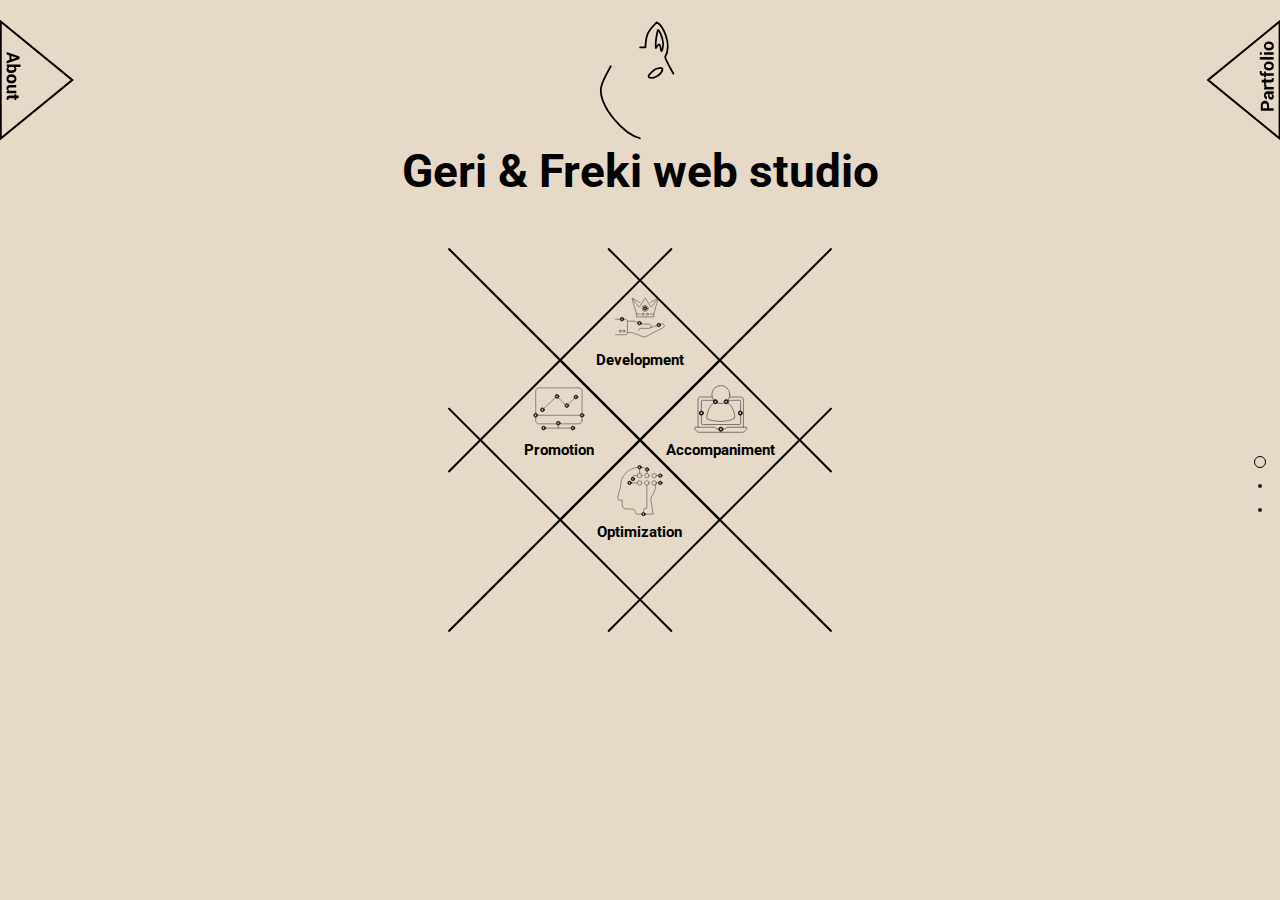
==== commit 7ae4ab9d: "Правки отображения" ====
--- a/index.html
+++ b/index.html
@@ -308,7 +308,7 @@
 				<div class="content">
 					<p class="content-caption">Contact to as</p>
 					<div class="form">
-						<form name="test" method="post" action="input1.php">
+						<form class="contact-form" name="contact-form" method="post" action="input1.php">
 							<input type="text" id="uname" class="form-text" name="E-mail" placeholder="E-mail*">
 							<textarea name="comment" class="form-text" placeholder="Messeges*"></textarea>
 							<div class="form-btn">
--- a/style.css
+++ b/style.css
@@ -562,7 +562,7 @@
 .conteiner-information__main3 {
 	fill: transparent;
 	stroke: #000000;
-	stroke-width: 2;
+	stroke-width: 3;
 }
 
 .header__btn__st1 {
@@ -586,7 +586,7 @@
 .content-1__conteiner__romb__a,
 .content-1__conteiner__romb__e {
 	stroke: #000000;
-	stroke-width: 2px;
+	stroke-width: 3px;
 }
 
 /* //romb buttons */
@@ -630,7 +630,7 @@
 .header__logo__stt0 {
 	fill: none;
 	stroke: #000000;
-	stroke-width: 2;
+	stroke-width: 3;
 	stroke-linecap: round;
 	stroke-linejoin: round;
 	stroke-miterlimit: 10;
@@ -638,7 +638,7 @@
 
 .header__logo__stt1 {
 	stroke: #000000;
-	stroke-width: 2;
+	stroke-width: 3;
 	stroke-linecap: round;
 	stroke-linejoin: round;
 	stroke-miterlimit: 10;
@@ -668,9 +668,9 @@
 .content-1__conteiner {
 	position: relative;
 	display: block;
-	width: 70%;
+	width: 60vw;
 	margin: 0 auto;
-	padding-top: 20px;
+	padding-top: 5vh;
 }
 
 .content-1__conteiner__sections {
@@ -717,9 +717,10 @@
 }
 
 .content-1__conteiner__romb__icon {
+	padding-top: 5px;
 	margin: -5px;
 	width: 35%;
-	height: 70%;
+	height: 60%;
 	margin-bottom: 2%;
 	fill: none;
 	stroke: #3F3F3F;
@@ -739,7 +740,8 @@
 .conteiner-advantages {
 	position: relative;
 	display: block;
-	width: 80%;
+	padding-top: 5vh;
+	width: 70vw;
 	margin: 0 auto;
 }
 
@@ -759,51 +761,55 @@
 }
 
 .romb-1 {
-	top: 18%;
+	top: 23%;
 	left: 5%;
 }
 
 .romb-2 {
-	top: 18%;
+	top: 23%;
 	left: 35%;
 }
 
 .romb-3 {
-	top: 18%;
+	top: 25%;
 	left: 65%;
 }
 
 .romb-4 {
-	top: 46%;
+	top: 51%;
 	left: 20%;
 }
 
 .romb-5 {
-	top: 46%;
+	top: 49%;
 	left: 50%;
 }
 
 .romb-6 {
-	top: 46%;
+	top: 51%;
 	left: 80%;
 }
 
 .romb-7 {
+	top: 74%;
+	left: 5%;
+}
+
+.romb-8 {
 	top: 73%;
-	left: 5%;
-}
-
-.romb-8 {
-	top: 72%;
 	left: 35%;
 }
 
 .romb-9 {
-	top: 73%;
+	top: 75%;
 	left: 65%;
 }
 
 /* //content main page 3 */
+
+.contact-form {
+	padding-top: 5%;
+}
 
 .form {
 	width: 50%;
@@ -824,6 +830,7 @@
 }
 
 textarea {
+	height: 15vw;
 	resize: none;
 }
 
@@ -846,10 +853,10 @@
 	position: absolute;
 	font-family: 'Roboto', sans-serif;
 	font-weight: 700;
-	font-size: calc(80vw * 0.03);
+	font-size: calc(100vw * 0.03);
 	transform: rotate(44deg);
-	top: 32%;
-	left: 25%;
+	top: 20%;
+	left: 3%;
 	bottom: 10%;
 }
 
@@ -857,57 +864,58 @@
 	position: absolute;
 	font-family: 'Roboto', sans-serif;
 	font-weight: 700;
-	font-size: calc(80vw * 0.03);
+	font-size: calc(100vw * 0.03);
 	transform: rotate(-44deg);
-	top: 58%;
-	left: 24%;
+	top: 60%;
+	left: 18%;
 	bottom: 25%;
 }
 
 .conteiner-information {
-	width: 68%;
+	width: 90%;
+	padding-top: 5%;
 	margin: 0 auto;
 }
 
 .information-social-icon {
 	position: absolute;
 	height: 14%;
-	width: 10%;
+	width: 12%;
 }
 
 .icon-vk {
-	top: 8%;
-	left: 20%;
+	top: 13%;
+	left: 11%;
 }
 
 .icon-twitter {
-	top: 23%;
-	left: 29%;
+	top: 28%;
+	left: 23%;
 }
 
 .icon-instagram {
-	top: 38%;
-	left: 20%;
+	top: 41.5%;
+	left: 11%;
 }
 
 .icon-facebook {
-	top: 38%;
-	left: 37.5%;
+	top: 41%;
+	left: 34%;
 }
 
 .icon-google {
-	top: 53%;
-	left: 29.5%;
+	top: 56%;
+	left: 23%;
 }
 
 .icon-youtube {
-	top: 67%;
-	left: 20%;
+	top: 69%;
+	left: 11%;
 }
 
 .icon-blog {
-	top: 60%;
-	left: 51%;
+	top: 62.5%;
+	left: 52%;
 }
 
 /* //content main page 1 @media only screen  */
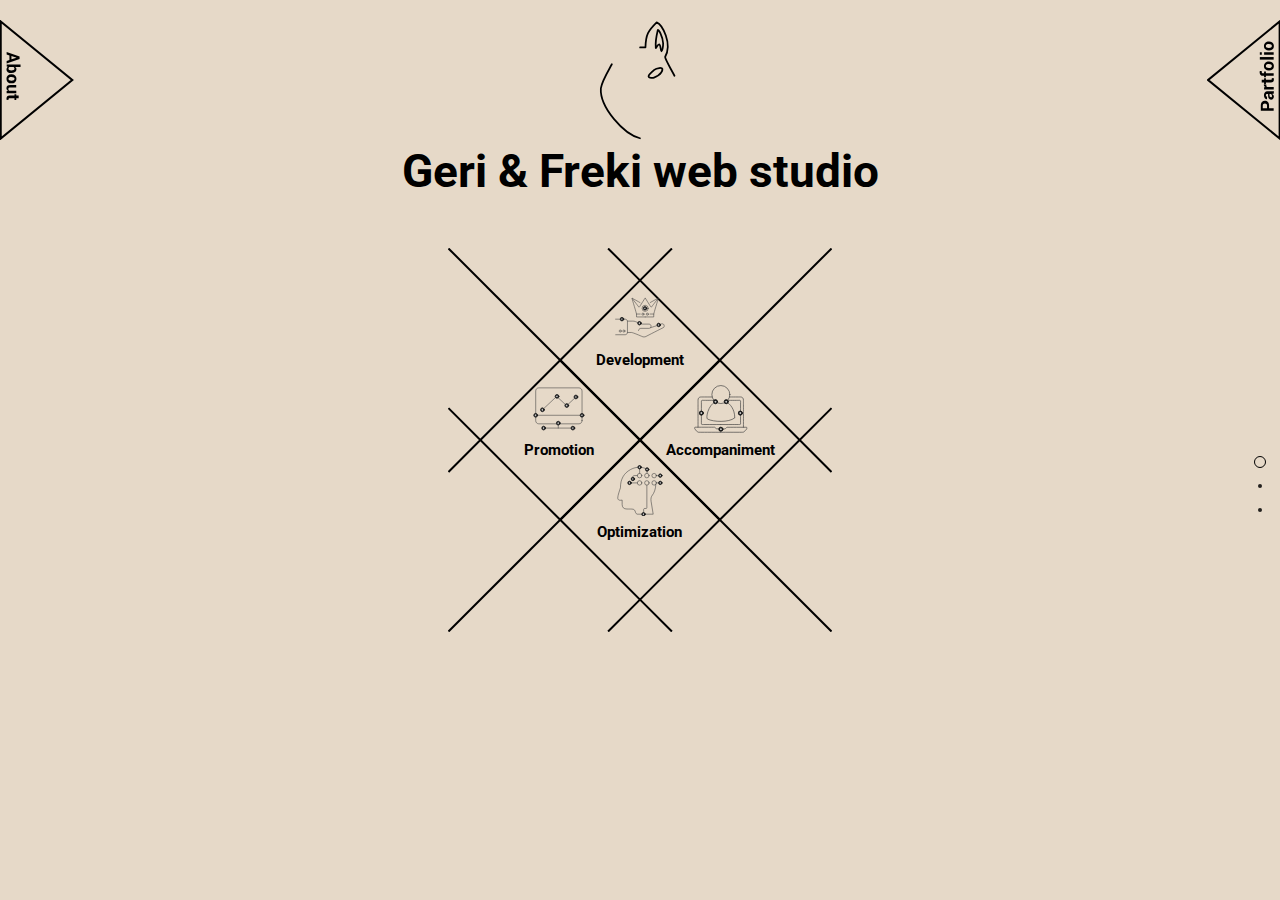
==== commit ed5ca630: "fa test" ====
--- a/index.html
+++ b/index.html
@@ -40,6 +40,7 @@
 	/>
 
 	<meta name="yandex-verification" content="e38f8c609e2bc6b4" />
+	<link rel="stylesheet" href="https://use.fontawesome.com/releases/v5.0.13/css/all.css" integrity="sha384-DNOHZ68U8hZfKXOrtjWvjxusGo9WQnrNx2sqG0tfsghAvtVlRW3tvkXWZh58N9jp" crossorigin="anonymous">
 </head>
 
 <body>
@@ -403,4 +404,4 @@
 	</script>
 </body>
 
-</html>+</html>
